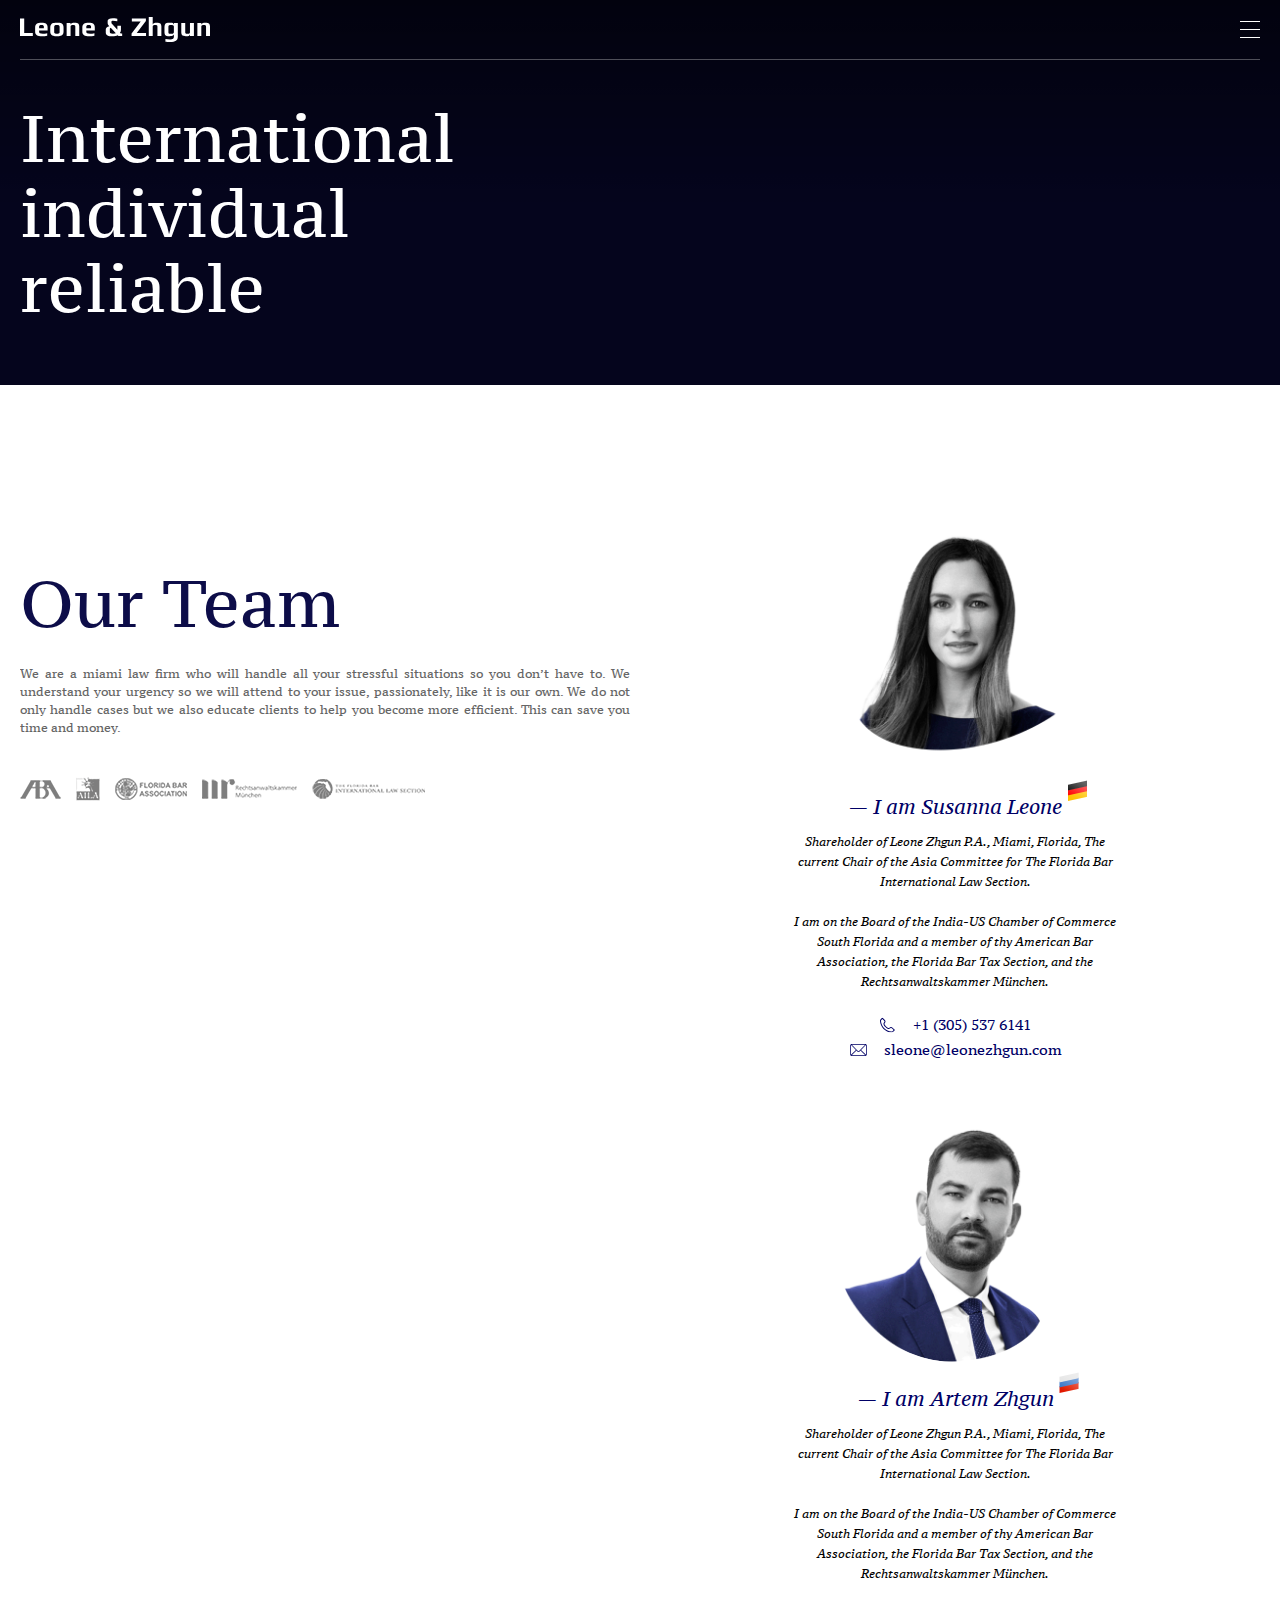
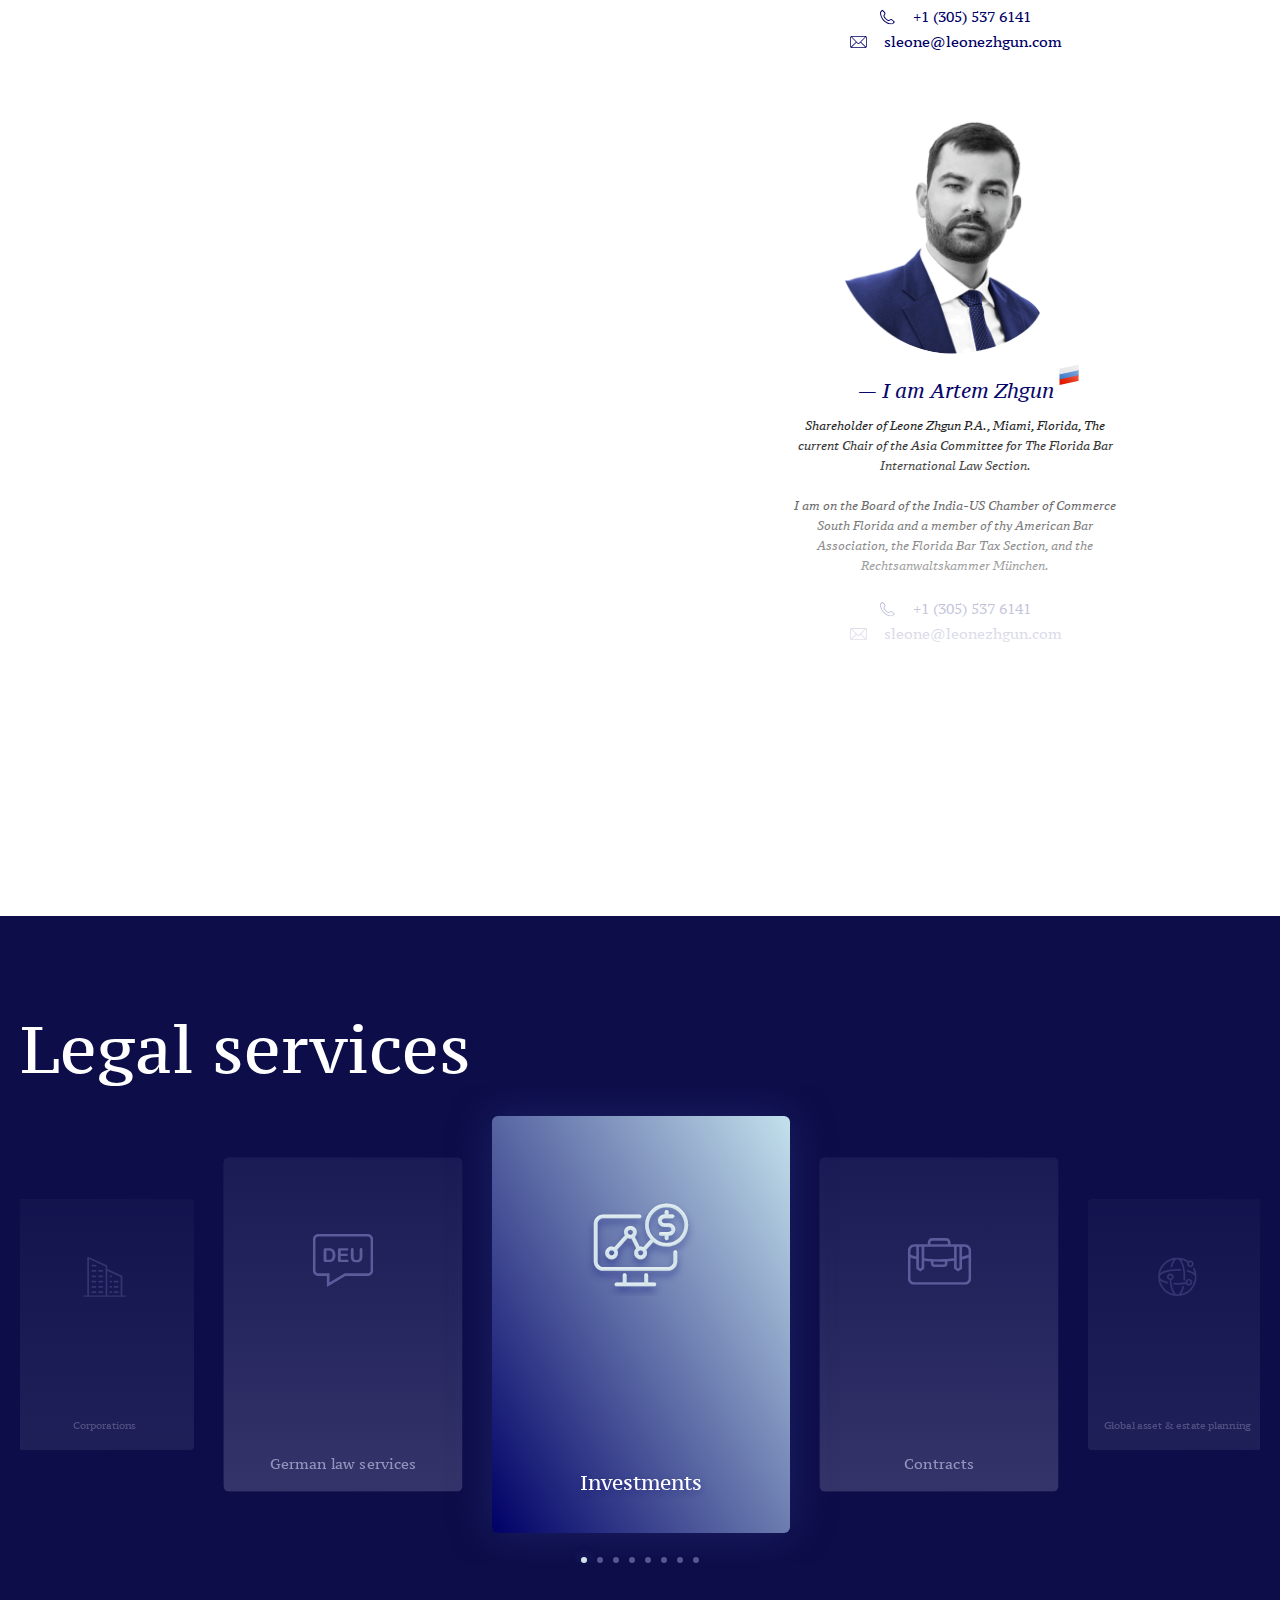
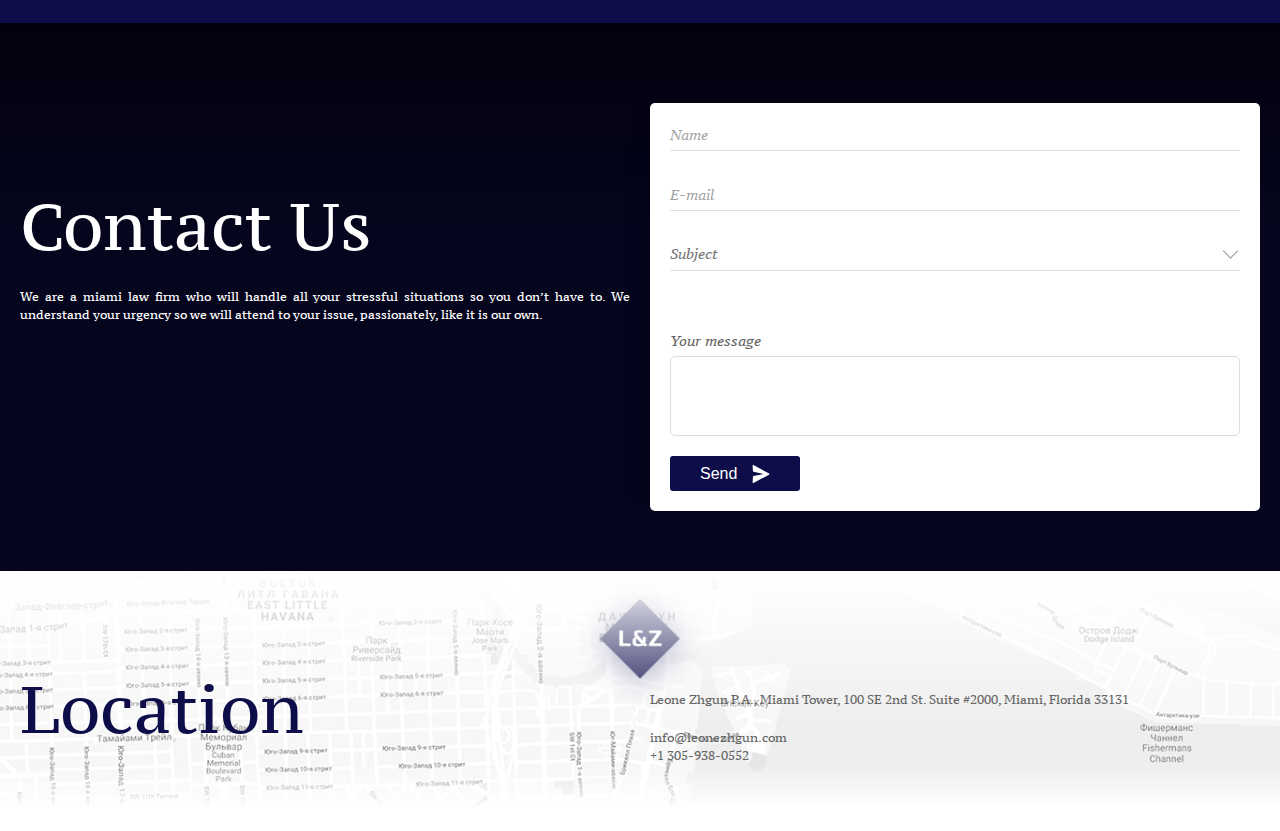
==== index.html @ 18f0bac6 "init" ====
<!DOCTYPE hmtl>
<html lang="ru">
  <head>
    <meta charset="UTF-8"/>
    <title>Leonezghun | Главная</title>
    <meta name="viewport" content="width=device-width initial-scale=1.0"/>
    <link rel="stylesheet" href="css/style.css"/>
  </head>
  <body>
    <main class="main">
      <div class="sections-structure sections-structure_ui-white" data-current="main">
        <div class="sections-structure__in">
          <header class="header">
            <div class="row-default header-row">
              <div class="col-2 header-l"><a class="header__logo header-logo" href="#">
                  <svg class="svg-icon svg-icon-logo svg-icon-logo_color-white">
                    <use xlink:href="#icon-logo"></use>
                  </svg><span class="header-logo__text text-hide">Leone & Zhgun</span></a>
                <div class="header__line mr-10"></div>
                <button class="header__menu-toggler menu-toggler js--menu-toggler">
                  <div class="menu-toggler__bar"></div>
                  <div class="menu-toggler__bar"></div>
                  <div class="menu-toggler__bar"></div>
                </button>
              </div>
              <div class="col-6 header-r">
                <nav class="header__nav main-nav">
                  <ul class="main-nav__list">
                    <li class="main-nav__item"><a class="active main-nav__link" href="index.html">Home</a></li>
                    <li class="main-nav__item"><a class="main-nav__link" href="about.html">Our Team</a></li>
                    <li class="main-nav__item"><a class="main-nav__link" href="practices.html">Practices</a>
                      <div class="main-nav__dropdown nav-dropdown">
                        <ul class="nav-dropdown__list">
                          <li class="nav-dropdown__item"><a class="nav-dropdown__link" href="#">
                              Investments
                              </a></li>
                          <li class="nav-dropdown__item"><a class="nav-dropdown__link" href="#">
                              Contracts
                              </a></li>
                          <li class="nav-dropdown__item"><a class="nav-dropdown__link" href="#">
                              Global asset & estate planning
                              </a></li>
                          <li class="nav-dropdown__item"><a class="nav-dropdown__link" href="#">
                              Immigration
                              </a></li>
                          <li class="nav-dropdown__item"><a class="nav-dropdown__link" href="#">
                              Taxation
                              </a></li>
                          <li class="nav-dropdown__item"><a class="nav-dropdown__link" href="#">
                              Real estate
                              </a></li>
                          <li class="nav-dropdown__item"><a class="nav-dropdown__link" href="#">
                              Corporations
                              </a></li>
                          <li class="nav-dropdown__item"><a class="nav-dropdown__link" href="#">
                              German law services
                              </a></li>
                        </ul>
                      </div>
                    </li>
                    <li class="main-nav__item"><a class="main-nav__link" href="#">News & Knowledge</a></li>
                    <li class="main-nav__item"><a class="main-nav__link" href="#">Contact</a></li>
                  </ul>
                </nav>
                <div class="header__line"></div>
                <div class="header__lang lang js--custom-dropdown-toggler">
                  <div class="lang__current"><span class="lang__current-text">Eng</span></div>
                  <div class="lang__dropdown js--custom-dropdown">
                    <ul class="lang__list">
                      <li class="lang__item"><a class="lang__link" href="#">Rus</a></li>
                      <li class="lang__item"><a class="lang__link active" href="#">Eng</a></li>
                      <li class="lang__item"><a class="lang__link" href="#">Deu</a></li>
                      <li class="lang__item"><a class="lang__link" href="#">Esp</a></li>
                      <li class="lang__item"><a class="lang__link" href="#">Fra</a></li>
                    </ul>
                  </div>
                </div>
              </div>
            </div>
          </header>
          <div class="sections-structure__xs-menu xs-menu">
            <div class="xs-menu__in">
              <div class="xs-menu__tabs">
                <div class="xs-menu__tab xs-menu__tab-main active" id="xs-menu__tab-main">
                  <div class="xs-menu__tab-main-in">
                    <ul class="xs-menu__nav-list">
                      <li class="xs-menu__nav-item"><a class="xs-menu__nav-link active" href="index.html">Home</a></li>
                      <li class="xs-menu__nav-item"><a class="xs-menu__nav-link" href="about.html">Our Team</a></li>
                      <li class="xs-menu__nav-item"><a class="xs-menu__nav-link xs-menu__nav-link_has_adds js--xs-menu-tab-toggler" href="#" data-target="#xs-menu__tab-practices">Practices</a></li>
                      <li class="xs-menu__nav-item"><a class="xs-menu__nav-link" href="#">News & <br> Knowledge</a></li>
                      <li class="xs-menu__nav-item"><a class="xs-menu__nav-link" href="#">Contact</a></li>
                    </ul>
                  </div>
                </div>
                <div class="xs-menu__tab xs-menu__tab-practices" id="xs-menu__tab-practices">
                  <div class="xs-menu__tab-practices-in"><a class="xs-menu__tab-back-btn js--xs-menu-tab-toggler" href="#" data-target="#xs-menu__tab-main">Back</a>
                    <ul class="xs-menu__submenu-list">
                      <li class="xs-menu__submenu-item"><a class="xs-menu__submenu-link" href="#">Investments</a></li>
                      <li class="xs-menu__submenu-item"><a class="xs-menu__submenu-link" href="#">Contracts</a></li>
                      <li class="xs-menu__submenu-item"><a class="xs-menu__submenu-link" href="practices.html">Global asset & <br> estate planning</a></li>
                      <li class="xs-menu__submenu-item"><a class="xs-menu__submenu-link" href="#">Immigration</a></li>
                      <li class="xs-menu__submenu-item"><a class="xs-menu__submenu-link" href="#">Taxation</a></li>
                      <li class="xs-menu__submenu-item"><a class="xs-menu__submenu-link" href="#">Real estate</a></li>
                      <li class="xs-menu__submenu-item"><a class="xs-menu__submenu-link" href="#">Corporations</a></li>
                      <li class="xs-menu__submenu-item"><a class="xs-menu__submenu-link" href="#">German law <br> services</a></li>
                    </ul>
                  </div>
                </div>
              </div>
            </div>
          </div>
          <div class="sections-structure__left-border">
            <div class="sections-structure__left-border-top"></div>
            <div class="sections-structure__left-border-mid"></div>
            <div class="sections-structure__left-border-bot"></div>
          </div>
          <div class="sections-structure__fake-nav fake-nav">
            <div class="fake-nav__in"></div>
          </div>
          <div class="sections-structure__bot">
            <div class="sections-structure__scroll-ico-c">
              <div class="sections-structure__scroll-ico"></div>
            </div>
            <div class="sections-structure__bot-line"></div>
            <ul class="lang__list">
              <li class="lang__item"><a class="lang__link active" href="#">Eng</a></li>
              <li class="lang__item"><a class="lang__link" href="#">Rus</a></li>
              <li class="lang__item"><a class="lang__link" href="#">Deu</a></li>
              <li class="lang__item"><a class="lang__link" href="#">Esp</a></li>
              <li class="lang__item"><a class="lang__link" href="#">Fra</a></li>
            </ul>
          </div>
        </div>
      </div>
      <div id="sections-container">
        <section class="h-section h-section_ui-white h-section-main section fp-auto-height-responsive" data-nav-color="white" data-ui-color="white" data-id="main">
          <div class="h-section__video-bg video-bg">
            <video playsinline="playsinline" preload="auto" loop="loop" muted="muted" autoplay="autoplay" data-keepplaying="data-keepplaying" data-autoplay="data-autoplay">
              <source src="res/bg-video.mp4" type="video/mp4"/>
            </video>
          </div>
          <div class="sections-structure__bot">
            <div class="sections-structure__scroll-ico-c">
              <div class="sections-structure__scroll-ico"></div>
            </div>
          </div>
          <div class="h-section-main__container module-container">
            <div class="col-wrap">
              <div class="col-4">
                <div class="row-wrap">
                  <div class="row-2"></div>
                  <div class="row-5">
                    <div class="h-section__title js--calc-height-for-border">
                      <h1>
                        International <br>
                        individual <br>
                        reliable
                        
                      </h1>
                    </div>
                  </div>
                </div>
              </div>
            </div>
          </div>
        </section>
        <section class="h-section h-section_ui-gray h-section-team section fp-auto-height-responsive" data-nav-color="blue" data-ui-color="gray" data-id="team">
          <div class="h-section__bg-particles">
            <div class="h-section__bg-item"><img class="h-section__bg-img" src="img/svg/home-section2-triangle-bg-1.svg" alt="bg"/></div>
            <div class="h-section__bg-item"><img class="h-section__bg-img" src="img/svg/home-section2-triangle-bg-2.svg" alt="bg"/></div>
          </div>
          <div class="h-section-team__container module-container">
            <div class="col-wrap h-section-team__col-wrap">
              <div class="col-3 h-100p h-section-team__col-l">
                <div class="row-wrap">
                  <div class="row-2"></div>
                  <div class="row-5">
                    <div class="h-section__info js--calc-height-for-border js--has-desc">
                      <div class="h-section__title h-section__title_color-blue">Our Team</div>
                      <div class="h-section__desc">
                        We are a miami law firm who will handle all your stressful situations so you don’t have to. We understand your urgency so we will attend to your issue, passionately, like it is our own. We do not only handle cases but we also educate clients to help you become more efficient. This can save you time and money.
                        
                      </div>
                    </div>
                    <div class="h-section__logos">
                      <ul class="h-section__logos-list">
                        <li class="h-section__logos-item"><img class="h-section__logos-img" src="img/c/our-team-logo-1.png" alt="img"/></li>
                        <li class="h-section__logos-item"><img class="h-section__logos-img" src="img/c/our-team-logo-2.png" alt="img"/></li>
                        <li class="h-section__logos-item"><img class="h-section__logos-img" src="img/c/our-team-logo-3.png" alt="img"/></li>
                        <li class="h-section__logos-item"><img class="h-section__logos-img" src="img/c/our-team-logo-4.png" alt="img"/></li>
                        <li class="h-section__logos-item"><img class="h-section__logos-img" src="img/c/our-team-logo-5.png" alt="img"/></li>
                      </ul>
                    </div>
                  </div>
                </div>
              </div>
              <div class="col-5 h-100p h-section-team__col-r">
                <div class="row-wrap">
                  <div class="row-7 h-section-team__col-r-full-row">
                    <div class="h-section__team-slider-c">
                      <div class="h-section__team-slider team-slider" data-scrollable="true">
                        <div class="team-slider__item js--team-toggler active-item">
                          <div class="team-slider__img-container"><img class="team-slider__img" src="img/c/suzanna.png" alt="img"/></div>
                          <div class="team-slider__name-c">
                            <div class="team-slider__name">I am Susanna Leone</div><img class="team-slider__flag" src="img/flag-de.png" alt="img"/>
                          </div>
                          <div class="team-slider__info-c">
                            <div class="team-slider__info">
                              <div class="team-slider__desc">
                                <p>Shareholder of Leone Zhgun P.A., Miami, Florida, The current Chair of the Asia Committee for The Florida Bar International  Law Section.</p>
                                <p>
                                  I am on the Board of the India-US Chamber of Commerce South Florida and a member of thу American Bar Association, the Florida Bar Tax
                                  Section, and the Rechtsanwaltskammer München.
                                </p>
                              </div>
                              <div class="team-slider__tel">
                                <svg class="svg-icon svg-icon-tel team-slider__tel-ico">
                                  <use xlink:href="#icon-tel"></use>
                                </svg>+1 (305) 537 6141
                              </div>
                              <div class="team-slider__mail">
                                <svg class="svg-icon svg-icon-letter team-slider__mail-ico">
                                  <use xlink:href="#icon-letter"></use>
                                </svg>sleone@leonezhgun.com
                              </div>
                            </div>
                          </div>
                        </div>
                        <div class="team-slider__item js--team-toggler">
                          <div class="team-slider__img-container"><img class="team-slider__img" src="img/c/artem.png" alt="img"/></div>
                          <div class="team-slider__name-c">
                            <div class="team-slider__name">I am Artem Zhgun</div><img class="team-slider__flag" src="img/flag-ru.png" alt="img"/>
                          </div>
                          <div class="team-slider__info-c">
                            <div class="team-slider__info">
                              <div class="team-slider__desc">
                                <p>Shareholder of Leone Zhgun P.A., Miami, Florida, The current Chair of the Asia Committee for The Florida Bar International  Law Section.</p>
                                <p>
                                  I am on the Board of the India-US Chamber of Commerce South Florida and a member of thу American Bar Association, the Florida Bar Tax
                                  Section, and the Rechtsanwaltskammer München.
                                </p>
                              </div>
                              <div class="team-slider__tel">
                                <svg class="svg-icon svg-icon-tel team-slider__tel-ico">
                                  <use xlink:href="#icon-tel"></use>
                                </svg>+1 (305) 537 6141
                              </div>
                              <div class="team-slider__mail">
                                <svg class="svg-icon svg-icon-letter team-slider__mail-ico">
                                  <use xlink:href="#icon-letter"></use>
                                </svg>sleone@leonezhgun.com
                              </div>
                            </div>
                          </div>
                        </div>
                        <div class="team-slider__item js--team-toggler">
                          <div class="team-slider__img-container"><img class="team-slider__img" src="img/c/artem.png" alt="img"/></div>
                          <div class="team-slider__name-c">
                            <div class="team-slider__name">I am Artem Zhgun</div><img class="team-slider__flag" src="img/flag-ru.png" alt="img"/>
                          </div>
                          <div class="team-slider__info-c">
                            <div class="team-slider__info">
                              <div class="team-slider__desc">
                                <p>Shareholder of Leone Zhgun P.A., Miami, Florida, The current Chair of the Asia Committee for The Florida Bar International  Law Section.</p>
                                <p>
                                  I am on the Board of the India-US Chamber of Commerce South Florida and a member of thу American Bar Association, the Florida Bar Tax
                                  Section, and the Rechtsanwaltskammer München.
                                </p>
                              </div>
                              <div class="team-slider__tel">
                                <svg class="svg-icon svg-icon-tel team-slider__tel-ico">
                                  <use xlink:href="#icon-tel"></use>
                                </svg>+1 (305) 537 6141
                              </div>
                              <div class="team-slider__mail">
                                <svg class="svg-icon svg-icon-letter team-slider__mail-ico">
                                  <use xlink:href="#icon-letter"></use>
                                </svg>sleone@leonezhgun.com
                              </div>
                            </div>
                          </div>
                        </div>
                      </div>
                    </div>
                    <div class="h-section__logos">
                      <ul class="h-section__logos-list">
                        <li class="h-section__logos-item"><img class="h-section__logos-img" src="img/c/our-team-logo-1.png" alt="img"/></li>
                        <li class="h-section__logos-item"><img class="h-section__logos-img" src="img/c/our-team-logo-2.png" alt="img"/></li>
                        <li class="h-section__logos-item"><img class="h-section__logos-img" src="img/c/our-team-logo-3.png" alt="img"/></li>
                        <li class="h-section__logos-item"><img class="h-section__logos-img" src="img/c/our-team-logo-4.png" alt="img"/></li>
                        <li class="h-section__logos-item"><img class="h-section__logos-img" src="img/c/our-team-logo-5.png" alt="img"/></li>
                      </ul>
                    </div>
                  </div>
                </div>
              </div>
            </div>
          </div>
        </section>
        <section class="h-section h-section_ui-white h-section-services section fp-auto-height-responsive" data-nav-color="white" data-ui-color="white" data-id="services">
          <div class="h-section__bg-particles">
            <div class="h-section__bg-item"><img class="h-section__bg-img" src="img/svg/home-section3-triangle-bg-1.svg" alt="bg"/></div>
            <div class="h-section__bg-item"><img class="h-section__bg-img" src="img/svg/home-section3-triangle-bg-2.svg" alt="bg"/></div>
          </div>
          <div class="h-section-services__container module-container">
            <div class="col-wrap h-section-services__col-wrap">
              <div class="col-3 h-100p h-section-services__col-l">
                <div class="row-wrap">
                  <div class="row-2 row-spacer"></div>
                  <div class="row-5">
                    <div class="h-section__info js--calc-height-for-border">
                      <div class="h-section__title">Legal <br> services</div>
                    </div>
                  </div>
                </div>
              </div>
              <div class="col-4 h-100p h-section-services__col-r">
                <div class="h-section__services services">
                  <ul class="services__list">
                    <li class="services__item"><a class="services__card" href="#">
                        <div class="services__card-in">
                          <div class="services__img-container"><img class="services__img services__img-front" src="img/svg/services-ico-1.svg" alt="img"/><img class="services__img services__img-back" src="img/svg/services-ico-1_hover.svg" alt="img"/></div>
                          <div class="services__title">Investments</div>
                          <div class="services__subinfo-c">
                            <div class="services__subinfo">Get more info</div>
                          </div>
                        </div></a></li>
                    <li class="services__item"><a class="services__card" href="#">
                        <div class="services__card-in">
                          <div class="services__img-container"><img class="services__img services__img-front" src="img/svg/services-ico-2.svg" alt="img"/><img class="services__img services__img-back" src="img/svg/services-ico-2_hover.svg" alt="img"/></div>
                          <div class="services__title">Contracts</div>
                          <div class="services__subinfo-c">
                            <div class="services__subinfo">Get more info</div>
                          </div>
                        </div></a></li>
                    <li class="services__item"><a class="services__card" href="#">
                        <div class="services__card-in">
                          <div class="services__img-container"><img class="services__img services__img-front" src="img/svg/services-ico-3.svg" alt="img"/><img class="services__img services__img-back" src="img/svg/services-ico-3_hover.svg" alt="img"/></div>
                          <div class="services__title">Global asset & <br> estate planning</div>
                          <div class="services__subinfo-c">
                            <div class="services__subinfo">Get more info</div>
                          </div>
                        </div></a></li>
                    <li class="services__item"><a class="services__card" href="#">
                        <div class="services__card-in">
                          <div class="services__img-container"><img class="services__img services__img-front" src="img/svg/services-ico-4.svg" alt="img"/><img class="services__img services__img-back" src="img/svg/services-ico-4_hover.svg" alt="img"/></div>
                          <div class="services__title">Immigration</div>
                          <div class="services__subinfo-c">
                            <div class="services__subinfo">Get more info</div>
                          </div>
                        </div></a></li>
                    <li class="services__item"><a class="services__card" href="#">
                        <div class="services__card-in">
                          <div class="services__img-container"><img class="services__img services__img-front" src="img/svg/services-ico-5.svg" alt="img"/><img class="services__img services__img-back" src="img/svg/services-ico-5_hover.svg" alt="img"/></div>
                          <div class="services__title">Taxation</div>
                          <div class="services__subinfo-c">
                            <div class="services__subinfo">Get more info</div>
                          </div>
                        </div></a></li>
                    <li class="services__item"><a class="services__card" href="#">
                        <div class="services__card-in">
                          <div class="services__img-container"><img class="services__img services__img-front" src="img/svg/services-ico-6.svg" alt="img"/><img class="services__img services__img-back" src="img/svg/services-ico-6_hover.svg" alt="img"/></div>
                          <div class="services__title">Real estate</div>
                          <div class="services__subinfo-c">
                            <div class="services__subinfo">Get more info</div>
                          </div>
                        </div></a></li>
                    <li class="services__item"><a class="services__card" href="#">
                        <div class="services__card-in">
                          <div class="services__img-container"><img class="services__img services__img-front" src="img/svg/services-ico-7.svg" alt="img"/><img class="services__img services__img-back" src="img/svg/services-ico-7_hover.svg" alt="img"/></div>
                          <div class="services__title">Corporations</div>
                          <div class="services__subinfo-c">
                            <div class="services__subinfo">Get more info</div>
                          </div>
                        </div></a></li>
                    <li class="services__item"><a class="services__card" href="#">
                        <div class="services__card-in">
                          <div class="services__img-container"><img class="services__img services__img-front" src="img/svg/services-ico-8.svg" alt="img"/><img class="services__img services__img-back" src="img/svg/services-ico-8_hover.svg" alt="img"/></div>
                          <div class="services__title">German law <br> services</div>
                          <div class="services__subinfo-c">
                            <div class="services__subinfo">Get more info</div>
                          </div>
                        </div></a></li>
                  </ul>
                  <div class="services-slider">
                    <div class="services__item services__item-1" data-index="0"><a class="services__card" href="#">
                        <div class="services__card-in">
                          <div class="services__img-container">
                            <svg class="services__img services__img-front" xmlns="http://www.w3.org/2000/svg" xmlns:xlink="http://www.w3.org/1999/xlink" preserveAspectRatio="xMidYMid" width="62.906" height="55.156" viewBox="0 0 62.906 55.156">
                              <path d="M58.696,24.443 C55.986,27.149 52.384,28.640 48.551,28.640 C45.264,28.640 42.147,27.540 39.616,25.519 L34.877,30.732 C35.841,32.362 35.627,34.499 34.226,35.899 C33.396,36.728 32.305,37.142 31.215,37.142 C30.125,37.142 29.034,36.728 28.204,35.899 C26.544,34.241 26.544,31.543 28.204,29.885 C28.229,29.860 28.257,29.839 28.283,29.814 L25.057,23.324 C24.832,23.360 24.605,23.383 24.377,23.383 C23.761,23.383 23.146,23.245 22.577,22.980 L15.530,30.732 C16.493,32.362 16.279,34.499 14.878,35.899 C14.048,36.728 12.958,37.142 11.868,37.142 C10.777,37.142 9.687,36.728 8.857,35.899 C7.197,34.241 7.197,31.543 8.857,29.885 C10.156,28.588 12.092,28.310 13.668,29.044 L20.716,21.292 C19.752,19.662 19.966,17.525 21.367,16.126 C23.027,14.468 25.728,14.468 27.388,16.126 C29.048,17.784 29.048,20.481 27.388,22.139 C27.363,22.164 27.336,22.186 27.310,22.210 L30.535,28.700 C31.370,28.566 32.236,28.681 33.015,29.044 L37.794,23.788 C32.824,18.167 33.027,9.554 38.407,4.181 C41.116,1.475 44.720,-0.015 48.551,-0.015 C52.384,-0.015 55.986,1.475 58.696,4.181 C64.289,9.768 64.289,18.857 58.696,24.443 ZM13.101,31.661 C12.761,31.321 12.314,31.151 11.868,31.151 C11.421,31.151 10.974,31.321 10.634,31.661 C9.955,32.339 9.955,33.444 10.634,34.123 C11.314,34.802 12.421,34.802 13.101,34.123 C13.781,33.444 13.781,32.339 13.101,31.661 ZM25.611,17.901 C25.271,17.561 24.824,17.392 24.377,17.392 C23.931,17.392 23.484,17.561 23.144,17.901 C22.465,18.580 22.465,19.685 23.144,20.364 C23.824,21.043 24.931,21.043 25.611,20.364 C26.291,19.685 26.291,18.580 25.611,17.901 ZM32.448,31.661 C32.108,31.321 31.661,31.151 31.215,31.151 C30.768,31.151 30.322,31.321 29.982,31.661 C29.302,32.339 29.302,33.444 29.982,34.123 C30.662,34.802 31.768,34.802 32.448,34.123 C33.128,33.444 33.128,32.339 32.448,31.661 ZM57.009,5.866 C54.750,3.610 51.746,2.367 48.551,2.367 C45.357,2.367 42.353,3.610 40.093,5.866 C35.430,10.523 35.430,18.101 40.093,22.759 C42.353,25.015 45.357,26.257 48.551,26.257 C51.746,26.257 54.750,25.015 57.009,22.759 C61.673,18.101 61.673,10.523 57.009,5.866 ZM46.974,13.057 L50.129,13.057 C52.501,13.057 54.417,15.043 54.299,17.437 C54.188,19.677 52.253,21.397 50.008,21.397 L49.808,21.397 L49.808,23.101 C49.808,23.795 49.246,24.356 48.551,24.356 C47.857,24.356 47.294,23.795 47.294,23.101 L47.294,21.397 L44.684,21.397 C43.990,21.397 43.427,20.835 43.427,20.141 C43.427,19.448 43.990,18.886 44.684,18.886 L50.055,18.886 C50.922,18.886 51.698,18.255 51.782,17.393 C51.879,16.404 51.100,15.567 50.129,15.567 L47.095,15.567 C44.849,15.567 42.914,13.848 42.804,11.608 C42.685,9.214 44.602,7.228 46.974,7.228 L47.294,7.228 L47.294,5.523 C47.294,4.830 47.857,4.268 48.551,4.268 C49.246,4.268 49.808,4.830 49.808,5.523 L49.808,7.228 L52.419,7.228 C53.113,7.228 53.676,7.790 53.676,8.483 C53.676,9.176 53.113,9.738 52.419,9.738 L47.048,9.738 C46.181,9.738 45.405,10.370 45.320,11.232 C45.224,12.221 46.003,13.057 46.974,13.057 ZM30.442,9.791 L6.235,9.791 C4.180,9.791 2.514,11.455 2.514,13.508 L2.514,38.517 C2.514,40.569 4.180,42.233 6.235,42.233 L49.357,42.233 C51.412,42.233 53.078,40.569 53.078,38.517 L53.078,32.406 C53.078,31.713 53.641,31.151 54.335,31.151 C55.029,31.151 55.592,31.713 55.592,32.406 L55.592,38.517 C55.592,41.956 52.801,44.743 49.357,44.743 L6.235,44.743 C2.792,44.743 0.000,41.956 0.000,38.517 L0.000,13.508 C0.000,10.069 2.792,7.281 6.235,7.281 L30.442,7.281 C31.136,7.281 31.699,7.843 31.699,8.536 C31.699,9.229 31.136,9.791 30.442,9.791 ZM15.142,52.642 L19.325,52.642 L19.325,47.696 C19.325,47.003 19.888,46.441 20.582,46.441 C21.277,46.441 21.839,47.003 21.839,47.696 L21.839,52.642 L33.654,52.642 L33.654,47.696 C33.654,47.003 34.217,46.441 34.911,46.441 C35.606,46.441 36.168,47.003 36.168,47.696 L36.168,52.642 L40.352,52.642 C41.046,52.642 41.609,53.204 41.609,53.897 C41.609,54.591 41.046,55.153 40.352,55.153 L15.142,55.153 C14.448,55.153 13.885,54.591 13.885,53.897 C13.885,53.204 14.448,52.642 15.142,52.642 Z" fill="#5c5c9c" fill-rule="evenodd"></path>
                            </svg>
                            <svg class="services__img services__img-back" xmlns="http://www.w3.org/2000/svg" xmlns:xlink="http://www.w3.org/1999/xlink" preserveAspectRatio="xMidYMid" width="74" height="68" viewBox="0 0 74 68">
                              <defs>
                                <filter id="filter-chain-1" filterUnits="userSpaceOnUse">
                                  <feoffset dy="3" in="SourceAlpha"></feoffset>
                                  <fegaussianblur stdDeviation="2.449" result="dropBlur"></fegaussianblur>
                                  <feflood flood-color="#171777" flood-opacity="0.42"></feflood>
                                  <fecomposite operator="in" in2="dropBlur" result="dropShadowComp"></fecomposite>
                                  <fecomposite in="SourceGraphic" result="shadowed"></fecomposite>
                                  <feoffset dy="1" in="SourceAlpha"></feoffset>
                                  <fegaussianblur result="innerShadowBlur"></fegaussianblur>
                                  <feflood flood-color="#fff" flood-opacity="0.28"></feflood>
                                  <fecomposite operator="out" in2="innerShadowBlur"></fecomposite>
                                  <fecomposite operator="in" in2="SourceAlpha"></fecomposite>
                                  <feblend in2="shadowed" result="innerShadow"></feblend>
                                </filter>
                              </defs>
                              <path d="M64.243,30.865 C61.533,33.571 57.931,35.062 54.098,35.062 C50.811,35.062 47.694,33.962 45.163,31.941 L40.424,37.154 C41.388,38.784 41.174,40.921 39.773,42.321 C38.943,43.150 37.852,43.564 36.762,43.564 C35.672,43.564 34.581,43.150 33.751,42.321 C32.091,40.663 32.091,37.965 33.751,36.307 C33.776,36.282 33.804,36.261 33.830,36.236 L30.604,29.746 C30.379,29.782 30.152,29.805 29.924,29.805 C29.308,29.805 28.693,29.667 28.124,29.402 L21.077,37.154 C22.040,38.784 21.826,40.921 20.425,42.321 C19.595,43.150 18.505,43.564 17.415,43.564 C16.324,43.564 15.234,43.150 14.404,42.321 C12.744,40.663 12.744,37.965 14.404,36.307 C15.703,35.010 17.639,34.732 19.215,35.466 L26.263,27.714 C25.299,26.084 25.513,23.947 26.914,22.548 C28.574,20.890 31.275,20.890 32.935,22.548 C34.595,24.206 34.595,26.903 32.935,28.561 C32.910,28.586 32.883,28.608 32.857,28.632 L36.082,35.122 C36.917,34.988 37.783,35.103 38.562,35.466 L43.341,30.210 C38.371,24.589 38.574,15.976 43.954,10.603 C46.663,7.897 50.267,6.407 54.098,6.407 C57.931,6.407 61.533,7.897 64.243,10.603 C69.836,16.190 69.836,25.279 64.243,30.865 ZM18.648,38.083 C18.308,37.743 17.861,37.573 17.415,37.573 C16.968,37.573 16.521,37.743 16.181,38.083 C15.502,38.761 15.502,39.866 16.181,40.545 C16.861,41.224 17.968,41.224 18.648,40.545 C19.328,39.866 19.328,38.761 18.648,38.083 ZM31.158,24.323 C30.818,23.983 30.371,23.814 29.924,23.814 C29.478,23.814 29.031,23.983 28.691,24.323 C28.012,25.002 28.012,26.107 28.691,26.786 C29.371,27.465 30.478,27.465 31.158,26.786 C31.838,26.107 31.838,25.002 31.158,24.323 ZM37.995,38.083 C37.655,37.743 37.208,37.573 36.762,37.573 C36.315,37.573 35.869,37.743 35.529,38.083 C34.849,38.761 34.849,39.866 35.529,40.545 C36.209,41.224 37.315,41.224 37.995,40.545 C38.675,39.866 38.675,38.761 37.995,38.083 ZM62.556,12.288 C60.297,10.032 57.293,8.789 54.098,8.789 C50.904,8.789 47.900,10.032 45.640,12.288 C40.977,16.945 40.977,24.523 45.640,29.181 C47.900,31.437 50.904,32.679 54.098,32.679 C57.293,32.679 60.297,31.437 62.556,29.181 C67.220,24.523 67.220,16.945 62.556,12.288 ZM52.521,19.479 L55.676,19.479 C58.048,19.479 59.964,21.465 59.846,23.859 C59.735,26.099 57.800,27.819 55.555,27.819 L55.355,27.819 L55.355,29.523 C55.355,30.217 54.793,30.778 54.098,30.778 C53.404,30.778 52.841,30.217 52.841,29.523 L52.841,27.819 L50.231,27.819 C49.537,27.819 48.974,27.257 48.974,26.563 C48.974,25.870 49.537,25.308 50.231,25.308 L55.602,25.308 C56.469,25.308 57.245,24.677 57.329,23.815 C57.426,22.826 56.647,21.989 55.676,21.989 L52.642,21.989 C50.396,21.989 48.461,20.270 48.351,18.030 C48.232,15.636 50.149,13.650 52.521,13.650 L52.841,13.650 L52.841,11.945 C52.841,11.252 53.404,10.690 54.098,10.690 C54.793,10.690 55.355,11.252 55.355,11.945 L55.355,13.650 L57.966,13.650 C58.660,13.650 59.223,14.212 59.223,14.905 C59.223,15.598 58.660,16.160 57.966,16.160 L52.595,16.160 C51.728,16.160 50.952,16.792 50.867,17.654 C50.771,18.643 51.550,19.479 52.521,19.479 ZM35.989,16.213 L11.782,16.213 C9.727,16.213 8.061,17.877 8.061,19.930 L8.061,44.939 C8.061,46.991 9.727,48.655 11.782,48.655 L54.904,48.655 C56.959,48.655 58.625,46.991 58.625,44.939 L58.625,38.828 C58.625,38.135 59.188,37.573 59.882,37.573 C60.576,37.573 61.139,38.135 61.139,38.828 L61.139,44.939 C61.139,48.378 58.348,51.165 54.904,51.165 L11.782,51.165 C8.339,51.165 5.547,48.378 5.547,44.939 L5.547,19.930 C5.547,16.491 8.339,13.703 11.782,13.703 L35.989,13.703 C36.683,13.703 37.246,14.265 37.246,14.958 C37.246,15.651 36.683,16.213 35.989,16.213 ZM20.689,59.064 L24.872,59.064 L24.872,54.118 C24.872,53.425 25.435,52.863 26.129,52.863 C26.824,52.863 27.386,53.425 27.386,54.118 L27.386,59.064 L39.201,59.064 L39.201,54.118 C39.201,53.425 39.764,52.863 40.458,52.863 C41.153,52.863 41.715,53.425 41.715,54.118 L41.715,59.064 L45.899,59.064 C46.593,59.064 47.156,59.626 47.156,60.319 C47.156,61.013 46.593,61.575 45.899,61.575 L20.689,61.575 C19.995,61.575 19.432,61.013 19.432,60.319 C19.432,59.626 19.995,59.064 20.689,59.064 Z" fill="#d4e4eb" fill-rule="evenodd" filter="url(#filter-chain-1)"></path>
                            </svg>
                          </div>
                          <div class="services__title">Investments</div>
                          <div class="services__subinfo-c">
                            <div class="services__subinfo">Get more info</div>
                          </div>
                        </div></a></div>
                    <div class="services__item services__item-2" data-index="1"><a class="services__card" href="#">
                        <div class="services__card-in">
                          <div class="services__img-container">
                            <svg class="services__img services__img-front" xmlns="http://www.w3.org/2000/svg" xmlns:xlink="http://www.w3.org/1999/xlink" preserveAspectRatio="xMidYMid" width="61" height="45" viewBox="0 0 61 45">
                              <path d="M54.672,5.925 L41.106,5.925 L41.106,4.169 C41.106,1.878 39.209,0.014 36.878,0.014 L23.431,0.014 C21.100,0.014 19.203,1.878 19.203,4.169 L19.203,5.925 L6.324,5.925 C2.834,5.925 0.005,8.705 0.005,12.134 L0.005,38.789 C0.005,42.218 2.834,44.998 6.324,44.998 L54.672,44.998 C58.162,44.998 60.992,42.218 60.992,38.789 L60.992,12.134 C60.992,8.705 58.162,5.925 54.672,5.925 ZM47.027,8.428 L49.605,8.428 L49.605,28.310 L48.316,29.205 L47.027,28.310 L47.027,8.428 ZM21.751,4.169 C21.751,3.259 22.505,2.518 23.431,2.518 L36.878,2.518 C37.804,2.518 38.558,3.259 38.558,4.169 L38.558,5.925 L21.751,5.925 L21.751,4.169 ZM15.829,8.428 L44.480,8.428 L44.480,19.407 C40.628,19.929 35.992,20.286 30.498,20.286 C24.675,20.286 19.812,19.885 15.829,19.312 L15.829,8.428 ZM35.585,22.687 L35.585,24.659 C35.585,25.077 35.238,25.418 34.812,25.418 L25.497,25.418 C25.071,25.418 24.724,25.077 24.724,24.659 L24.724,22.656 C26.537,22.742 28.459,22.790 30.498,22.790 C32.281,22.790 33.974,22.753 35.585,22.687 ZM10.704,8.428 L13.281,8.428 L13.281,28.310 L11.993,29.205 L10.704,28.310 L10.704,8.428 ZM2.552,12.134 C2.552,10.091 4.244,8.428 6.324,8.428 L8.156,8.428 L8.156,17.785 C5.464,17.075 3.616,16.370 2.552,15.907 L2.552,12.134 ZM58.444,38.789 C58.444,40.832 56.752,42.495 54.672,42.495 L6.324,42.495 C4.244,42.495 2.552,40.832 2.552,38.789 L2.552,18.633 C3.856,19.147 5.708,19.777 8.156,20.392 L8.156,29.607 L11.993,32.270 L15.829,29.607 L15.829,21.853 C17.751,22.118 19.864,22.343 22.176,22.506 L22.176,24.659 C22.176,26.458 23.666,27.922 25.497,27.922 L34.812,27.922 C36.643,27.922 38.133,26.458 38.133,24.659 L38.133,22.553 C40.439,22.405 42.551,22.196 44.480,21.946 L44.480,29.607 L48.316,32.270 L52.153,29.607 L52.153,20.563 C54.944,19.896 57.020,19.195 58.444,18.634 L58.444,38.789 ZM58.444,15.906 C57.291,16.407 55.222,17.191 52.153,17.960 L52.153,8.428 L54.672,8.428 C56.752,8.428 58.444,10.091 58.444,12.134 L58.444,15.906 Z" fill="#5c5c9c" fill-rule="evenodd"></path>
                            </svg>
                            <svg class="services__img services__img-back" xmlns="http://www.w3.org/2000/svg" xmlns:xlink="http://www.w3.org/1999/xlink" preserveAspectRatio="xMidYMid" width="72" height="56" viewBox="0 0 72 56">
                              <defs>
                                <filter id="filter-chain-1" filterUnits="userSpaceOnUse">
                                  <feoffset dy="3" in="SourceAlpha"></feoffset>
                                  <fegaussianblur stdDeviation="2.449" result="dropBlur"></fegaussianblur>
                                  <feflood flood-color="#171777" flood-opacity="0.42"></feflood>
                                  <fecomposite operator="in" in2="dropBlur" result="dropShadowComp"></fecomposite>
                                  <fecomposite in="SourceGraphic" result="shadowed"></fecomposite>
                                  <feoffset dy="1" in="SourceAlpha"></feoffset>
                                  <fegaussianblur result="innerShadowBlur"></fegaussianblur>
                                  <feflood flood-color="#fff" flood-opacity="0.28"></feflood>
                                  <fecomposite operator="out" in2="innerShadowBlur"></fecomposite>
                                  <fecomposite operator="in" in2="SourceAlpha"></fecomposite>
                                  <feblend in2="shadowed" result="innerShadow"></feblend>
                                </filter>
                              </defs>
                              <path d="M60.172,11.425 L46.606,11.425 L46.606,9.669 C46.606,7.378 44.709,5.514 42.378,5.514 L28.931,5.514 C26.600,5.514 24.703,7.378 24.703,9.669 L24.703,11.425 L11.824,11.425 C8.334,11.425 5.505,14.205 5.505,17.634 L5.505,44.289 C5.505,47.718 8.334,50.498 11.824,50.498 L60.172,50.498 C63.662,50.498 66.492,47.718 66.492,44.289 L66.492,17.634 C66.492,14.205 63.662,11.425 60.172,11.425 ZM52.527,13.928 L55.105,13.928 L55.105,33.810 L53.816,34.705 L52.527,33.810 L52.527,13.928 ZM27.251,9.669 C27.251,8.759 28.005,8.018 28.931,8.018 L42.378,8.018 C43.304,8.018 44.058,8.759 44.058,9.669 L44.058,11.425 L27.251,11.425 L27.251,9.669 ZM21.329,13.928 L49.980,13.928 L49.980,24.907 C46.128,25.429 41.492,25.786 35.998,25.786 C30.175,25.786 25.312,25.385 21.329,24.812 L21.329,13.928 ZM41.085,28.187 L41.085,30.159 C41.085,30.577 40.738,30.918 40.312,30.918 L30.997,30.918 C30.571,30.918 30.224,30.577 30.224,30.159 L30.224,28.156 C32.037,28.242 33.959,28.290 35.998,28.290 C37.781,28.290 39.474,28.253 41.085,28.187 ZM16.204,13.928 L18.781,13.928 L18.781,33.810 L17.493,34.705 L16.204,33.810 L16.204,13.928 ZM8.052,17.634 C8.052,15.591 9.744,13.928 11.824,13.928 L13.656,13.928 L13.656,23.285 C10.964,22.575 9.116,21.870 8.052,21.407 L8.052,17.634 ZM63.944,44.289 C63.944,46.332 62.252,47.995 60.172,47.995 L11.824,47.995 C9.744,47.995 8.052,46.332 8.052,44.289 L8.052,24.133 C9.356,24.647 11.208,25.277 13.656,25.892 L13.656,35.107 L17.493,37.770 L21.329,35.107 L21.329,27.353 C23.251,27.618 25.364,27.843 27.676,28.006 L27.676,30.159 C27.676,31.958 29.166,33.422 30.997,33.422 L40.312,33.422 C42.143,33.422 43.633,31.958 43.633,30.159 L43.633,28.053 C45.939,27.905 48.051,27.696 49.980,27.446 L49.980,35.107 L53.816,37.770 L57.653,35.107 L57.653,26.063 C60.444,25.396 62.520,24.695 63.944,24.134 L63.944,44.289 ZM63.944,21.406 C62.791,21.907 60.722,22.691 57.653,23.460 L57.653,13.928 L60.172,13.928 C62.252,13.928 63.944,15.591 63.944,17.634 L63.944,21.406 Z" fill="#d4e4eb" fill-rule="evenodd" filter="url(#filter-chain-1)"></path>
                            </svg>
                          </div>
                          <div class="services__title">Contracts</div>
                          <div class="services__subinfo-c">
                            <div class="services__subinfo">Get more info</div>
                          </div>
                        </div></a></div>
                    <div class="services__item services__item-3" data-index="2"><a class="services__card" href="#">
                        <div class="services__card-in">
                          <div class="services__img-container">
                            <svg class="services__img services__img-front" xmlns="http://www.w3.org/2000/svg" xmlns:xlink="http://www.w3.org/1999/xlink" preserveAspectRatio="xMidYMid" width="55.875" height="55.844" viewBox="0 0 55.875 55.844">
                              <path d="M48.165,32.380 C50.068,34.280 50.068,37.373 48.165,39.274 C47.243,40.195 46.017,40.702 44.713,40.702 C43.409,40.702 42.183,40.195 41.261,39.274 C40.937,38.951 40.668,38.588 40.451,38.200 C36.618,38.958 32.352,39.361 27.929,39.361 C26.423,39.361 24.934,39.314 23.475,39.222 C22.898,39.186 22.428,38.752 22.331,38.183 C22.330,38.175 22.329,38.167 22.327,38.158 C22.193,37.369 22.836,36.666 23.636,36.716 C25.019,36.803 26.451,36.850 27.929,36.850 C32.146,36.850 36.201,36.473 39.834,35.764 C39.851,34.485 40.354,33.285 41.261,32.380 C42.183,31.458 43.409,30.951 44.713,30.951 C46.017,30.951 47.243,31.458 48.165,32.380 ZM42.345,35.826 C42.345,36.458 42.591,37.052 43.039,37.499 C43.486,37.945 44.081,38.191 44.713,38.191 C45.345,38.191 45.940,37.945 46.387,37.499 C47.311,36.577 47.311,35.077 46.387,34.154 C45.926,33.694 45.319,33.463 44.713,33.463 C44.107,33.463 43.500,33.694 43.039,34.154 C42.591,34.601 42.345,35.195 42.345,35.826 ZM47.714,47.678 C42.259,53.126 35.094,55.849 27.929,55.849 C20.764,55.849 13.599,53.126 8.145,47.678 C-2.764,36.784 -2.764,19.058 8.145,8.163 C17.894,-1.573 33.099,-2.592 44.009,5.074 C45.914,3.729 48.572,3.902 50.277,5.604 C52.180,7.504 52.180,10.597 50.277,12.498 L50.276,12.498 C49.325,13.448 48.075,13.924 46.825,13.924 C45.575,13.924 44.325,13.448 43.373,12.498 C42.451,11.577 41.943,10.353 41.943,9.051 C41.943,8.333 42.103,7.641 42.396,7.008 C39.607,5.081 36.518,3.772 33.320,3.082 C34.435,4.481 35.447,6.331 36.315,8.603 C38.294,13.783 39.384,20.643 39.384,27.921 C39.384,29.425 39.338,30.911 39.246,32.369 C39.210,32.945 38.775,33.414 38.206,33.511 C38.197,33.512 38.189,33.514 38.180,33.515 C37.390,33.649 36.686,33.007 36.736,32.208 C36.823,30.827 36.870,29.397 36.870,27.921 C36.870,20.942 35.839,14.399 33.966,9.498 C33.097,7.225 32.060,5.384 30.966,4.173 C30.036,3.143 29.095,2.588 28.166,2.506 C28.087,2.506 28.008,2.502 27.929,2.502 C27.830,2.502 27.730,2.508 27.631,2.509 C25.044,2.805 22.324,6.920 20.642,13.523 C20.514,14.025 20.087,14.397 19.572,14.458 L19.545,14.461 C18.678,14.564 17.984,13.765 18.197,12.919 C18.584,11.383 19.034,9.937 19.544,8.603 C20.412,6.330 21.424,4.480 22.540,3.080 C17.913,4.074 13.511,6.355 9.923,9.938 C6.335,13.521 4.051,17.917 3.056,22.537 C4.457,21.423 6.310,20.414 8.585,19.547 C13.772,17.570 20.642,16.481 27.929,16.481 C29.434,16.481 30.921,16.528 32.380,16.619 C32.957,16.655 33.430,17.088 33.528,17.657 L33.532,17.683 C33.667,18.472 33.030,19.176 32.229,19.126 C30.844,19.039 29.410,18.992 27.929,18.992 C20.941,18.992 14.389,20.021 9.482,21.892 C7.206,22.759 5.362,23.796 4.149,24.888 C3.126,25.810 2.570,26.742 2.482,27.662 C2.480,27.848 2.481,28.034 2.483,28.220 C2.780,30.803 6.903,33.520 13.519,35.200 C14.019,35.327 14.385,35.753 14.446,36.266 C14.447,36.275 14.448,36.284 14.449,36.293 C14.552,37.159 13.744,37.851 12.898,37.638 C11.364,37.251 9.918,36.803 8.585,36.295 C6.311,35.428 4.457,34.419 3.056,33.305 C4.051,37.925 6.335,42.321 9.923,45.903 C13.509,49.485 17.910,51.766 22.535,52.760 C21.420,51.361 20.411,49.508 19.544,47.238 C18.002,43.204 17.005,38.146 16.638,32.668 C14.471,32.171 12.849,30.233 12.849,27.921 C12.849,25.233 15.039,23.046 17.731,23.046 C20.423,23.046 22.613,25.233 22.613,27.921 C22.613,30.117 21.151,31.976 19.149,32.585 C19.502,37.780 20.444,42.554 21.892,46.343 C22.761,48.616 23.798,50.458 24.893,51.669 C25.814,52.689 26.747,53.244 27.668,53.333 C27.855,53.335 28.042,53.335 28.229,53.332 C30.816,53.034 33.536,48.918 35.218,42.312 C35.345,41.812 35.773,41.446 36.286,41.386 C36.295,41.384 36.304,41.383 36.312,41.382 C37.179,41.279 37.873,42.086 37.659,42.932 C37.272,44.464 36.823,45.908 36.315,47.238 C35.446,49.511 34.435,51.362 33.319,52.761 C37.945,51.767 42.348,49.486 45.936,45.903 C50.985,40.860 53.459,34.211 53.370,27.588 C53.041,25.014 48.926,22.314 42.338,20.641 C41.837,20.514 41.471,20.087 41.410,19.575 C41.409,19.566 41.408,19.557 41.407,19.548 C41.304,18.682 42.112,17.990 42.958,18.203 C44.494,18.590 45.940,19.038 47.273,19.547 C49.547,20.413 51.399,21.423 52.798,22.538 C52.364,20.522 51.686,18.549 50.758,16.667 C50.472,16.086 50.668,15.383 51.220,15.043 C51.846,14.656 52.678,14.885 53.004,15.545 C58.162,25.987 56.405,38.999 47.714,47.678 ZM45.150,10.723 C46.074,11.645 47.576,11.645 48.499,10.723 C48.946,10.276 49.192,9.682 49.192,9.051 C49.192,8.419 48.946,7.825 48.499,7.379 C48.052,6.932 47.457,6.686 46.825,6.686 C46.192,6.686 45.598,6.932 45.150,7.379 C44.703,7.825 44.457,8.419 44.457,9.051 C44.457,9.682 44.703,10.276 45.150,10.723 ZM20.099,27.921 C20.099,26.617 19.036,25.556 17.731,25.556 C16.425,25.556 15.363,26.617 15.363,27.921 C15.363,29.225 16.425,30.285 17.731,30.285 C19.036,30.285 20.099,29.225 20.099,27.921 Z" fill="#5c5c9c" fill-rule="evenodd"></path>
                            </svg>
                            <svg class="services__img services__img-back" xmlns="http://www.w3.org/2000/svg" xmlns:xlink="http://www.w3.org/1999/xlink" preserveAspectRatio="xMidYMid" width="68" height="68" viewBox="0 0 68 68">
                              <defs>
                                <filter id="filter-chain-1" filterUnits="userSpaceOnUse">
                                  <feoffset dy="3" in="SourceAlpha"></feoffset>
                                  <fegaussianblur stdDeviation="2.449" result="dropBlur"></fegaussianblur>
                                  <feflood flood-color="#171777" flood-opacity="0.42"></feflood>
                                  <fecomposite operator="in" in2="dropBlur" result="dropShadowComp"></fecomposite>
                                  <fecomposite in="SourceGraphic" result="shadowed"></fecomposite>
                                  <feoffset dy="1" in="SourceAlpha"></feoffset>
                                  <fegaussianblur result="innerShadowBlur"></fegaussianblur>
                                  <feflood flood-color="#fff" flood-opacity="0.28"></feflood>
                                  <fecomposite operator="out" in2="innerShadowBlur"></fecomposite>
                                  <fecomposite operator="in" in2="SourceAlpha"></fecomposite>
                                  <feblend in2="shadowed" result="innerShadow"></feblend>
                                </filter>
                              </defs>
                              <path d="M54.227,38.458 C56.131,40.358 56.131,43.451 54.227,45.352 C53.305,46.273 52.079,46.780 50.776,46.780 C49.472,46.780 48.246,46.273 47.324,45.352 C47.000,45.029 46.730,44.666 46.513,44.278 C42.681,45.036 38.414,45.439 33.992,45.439 C32.485,45.439 30.997,45.392 29.537,45.300 C28.961,45.264 28.491,44.830 28.394,44.261 C28.393,44.253 28.391,44.245 28.390,44.236 C28.256,43.447 28.899,42.744 29.699,42.794 C31.082,42.881 32.514,42.928 33.992,42.928 C38.209,42.928 42.264,42.551 45.897,41.842 C45.913,40.563 46.416,39.363 47.324,38.458 C48.246,37.536 49.472,37.029 50.776,37.029 C52.079,37.029 53.305,37.536 54.227,38.458 ZM48.408,41.904 C48.408,42.536 48.654,43.130 49.101,43.577 C49.548,44.023 50.143,44.269 50.776,44.269 C51.408,44.269 52.003,44.023 52.450,43.577 C53.373,42.655 53.373,41.155 52.450,40.232 C51.988,39.772 51.382,39.541 50.776,39.541 C50.169,39.541 49.563,39.772 49.101,40.232 C48.654,40.679 48.408,41.273 48.408,41.904 ZM53.776,53.756 C48.321,59.204 41.157,61.927 33.992,61.927 C26.827,61.927 19.662,59.204 14.207,53.756 C3.298,42.862 3.298,25.136 14.207,14.241 C23.957,4.505 39.161,3.486 50.072,11.152 C51.976,9.807 54.635,9.980 56.339,11.682 C58.242,13.582 58.242,16.675 56.339,18.576 L56.339,18.576 C55.387,19.526 54.137,20.002 52.887,20.002 C51.637,20.002 50.387,19.526 49.435,18.576 C48.513,17.655 48.006,16.431 48.006,15.129 C48.006,14.411 48.165,13.719 48.458,13.086 C45.669,11.159 42.580,9.850 39.382,9.160 C40.498,10.559 41.509,12.409 42.377,14.681 C44.357,19.861 45.447,26.721 45.447,33.999 C45.447,35.503 45.400,36.989 45.308,38.447 C45.272,39.023 44.838,39.492 44.268,39.589 C44.260,39.590 44.251,39.592 44.243,39.593 C43.453,39.727 42.748,39.085 42.799,38.286 C42.886,36.905 42.933,35.475 42.933,33.999 C42.933,27.020 41.902,20.477 40.028,15.576 C39.160,13.303 38.123,11.462 37.028,10.251 C36.098,9.221 35.158,8.666 34.228,8.584 C34.149,8.584 34.071,8.580 33.992,8.580 C33.892,8.580 33.793,8.586 33.693,8.587 C31.106,8.883 28.386,12.998 26.704,19.601 C26.576,20.103 26.150,20.475 25.634,20.536 L25.608,20.539 C24.741,20.642 24.046,19.843 24.259,18.997 C24.647,17.461 25.096,16.015 25.606,14.681 C26.475,12.408 27.486,10.558 28.602,9.158 C23.976,10.152 19.573,12.433 15.985,16.016 C12.397,19.599 10.113,23.995 9.118,28.615 C10.519,27.501 12.373,26.492 14.648,25.625 C19.835,23.648 26.704,22.559 33.992,22.559 C35.497,22.559 36.984,22.606 38.442,22.697 C39.019,22.733 39.493,23.166 39.590,23.735 L39.594,23.761 C39.729,24.550 39.092,25.254 38.292,25.204 C36.907,25.117 35.472,25.070 33.992,25.070 C27.003,25.070 20.452,26.099 15.544,27.970 C13.268,28.837 11.424,29.874 10.211,30.966 C9.189,31.888 8.633,32.820 8.544,33.740 C8.543,33.926 8.543,34.112 8.545,34.298 C8.843,36.881 12.965,39.598 19.581,41.278 C20.082,41.405 20.448,41.831 20.509,42.344 C20.510,42.353 20.511,42.362 20.512,42.371 C20.615,43.237 19.807,43.929 18.960,43.716 C17.426,43.329 15.981,42.881 14.648,42.373 C12.373,41.506 10.519,40.497 9.118,39.383 C10.113,44.003 12.397,48.399 15.985,51.981 C19.572,55.563 23.972,57.844 28.597,58.838 C27.483,57.439 26.473,55.586 25.606,53.316 C24.064,49.282 23.068,44.224 22.701,38.746 C20.534,38.249 18.911,36.311 18.911,33.999 C18.911,31.311 21.102,29.124 23.793,29.124 C26.485,29.124 28.675,31.311 28.675,33.999 C28.675,36.195 27.213,38.054 25.211,38.663 C25.565,43.858 26.506,48.632 27.955,52.421 C28.823,54.694 29.861,56.536 30.955,57.747 C31.877,58.767 32.809,59.322 33.730,59.411 C33.918,59.413 34.105,59.413 34.292,59.410 C36.879,59.112 39.599,54.996 41.281,48.390 C41.408,47.890 41.835,47.524 42.348,47.464 C42.357,47.462 42.366,47.461 42.375,47.460 C43.242,47.357 43.935,48.164 43.722,49.010 C43.334,50.542 42.886,51.986 42.377,53.316 C41.509,55.589 40.497,57.440 39.381,58.839 C44.008,57.845 48.410,55.564 51.998,51.981 C57.048,46.938 59.522,40.289 59.433,33.666 C59.103,31.092 54.988,28.392 48.400,26.719 C47.899,26.592 47.533,26.165 47.473,25.653 C47.472,25.644 47.471,25.635 47.470,25.626 C47.367,24.760 48.174,24.068 49.021,24.281 C50.556,24.668 52.002,25.116 53.335,25.625 C55.610,26.491 57.461,27.501 58.861,28.616 C58.426,26.600 57.749,24.627 56.821,22.745 C56.534,22.164 56.730,21.461 57.282,21.121 C57.909,20.734 58.740,20.963 59.066,21.623 C64.224,32.065 62.467,45.077 53.776,53.756 ZM51.213,16.801 C52.136,17.723 53.638,17.723 54.562,16.801 C55.009,16.354 55.255,15.760 55.255,15.129 C55.255,14.497 55.009,13.903 54.561,13.457 C54.114,13.010 53.520,12.764 52.887,12.764 C52.255,12.764 51.660,13.010 51.213,13.457 C50.766,13.903 50.519,14.497 50.519,15.129 C50.519,15.760 50.766,16.354 51.213,16.801 ZM26.161,33.999 C26.161,32.695 25.099,31.634 23.793,31.634 C22.488,31.634 21.425,32.695 21.425,33.999 C21.425,35.303 22.488,36.363 23.793,36.363 C25.099,36.363 26.161,35.303 26.161,33.999 Z" fill="#d4e4eb" fill-rule="evenodd" filter="url(#filter-chain-1)"></path>
                            </svg>
                          </div>
                          <div class="services__title">Global asset & estate planning</div>
                          <div class="services__subinfo-c">
                            <div class="services__subinfo">Get more info</div>
                          </div>
                        </div></a></div>
                    <div class="services__item services__item-4" data-index="3"><a class="services__card" href="#">
                        <div class="services__card-in">
                          <div class="services__img-container">
                            <svg class="services__img services__img-front" xmlns="http://www.w3.org/2000/svg" xmlns:xlink="http://www.w3.org/1999/xlink" preserveAspectRatio="xMidYMid" width="46" height="59" viewBox="0 0 46 59">
                              <path d="M37.158,59.005 L8.837,59.005 C3.960,59.005 0.007,55.041 0.007,50.152 L0.007,8.856 C0.007,3.967 3.960,0.003 8.837,0.003 L37.158,0.003 C42.034,0.003 45.988,3.967 45.988,8.856 L45.988,50.152 C45.988,55.041 42.034,59.005 37.158,59.005 ZM43.496,8.856 C43.496,5.352 40.653,2.502 37.158,2.502 L8.837,2.502 C5.342,2.502 2.499,5.352 2.499,8.856 L2.499,50.152 C2.499,53.656 5.342,56.506 8.837,56.506 L37.158,56.506 C40.653,56.506 43.496,53.656 43.496,50.152 L43.496,8.856 ZM33.053,31.232 C30.367,33.925 26.796,35.409 22.997,35.409 C19.199,35.409 15.627,33.925 12.942,31.232 C7.397,25.673 7.397,16.626 12.942,11.067 C15.627,8.374 19.199,6.890 22.997,6.890 C26.796,6.890 30.367,8.374 33.053,11.067 C38.598,16.626 38.598,25.673 33.053,31.232 ZM14.613,12.743 C9.991,17.378 9.991,24.921 14.613,29.556 C15.571,30.515 16.663,31.289 17.847,31.862 C17.624,31.520 17.409,31.156 17.207,30.766 C14.412,25.373 14.412,16.926 17.207,11.533 C17.409,11.143 17.624,10.779 17.847,10.437 C16.663,11.010 15.571,11.784 14.613,12.743 ZM21.751,9.969 C20.909,10.442 20.097,11.375 19.418,12.686 C16.999,17.353 16.999,24.946 19.418,29.613 C20.097,30.924 20.909,31.857 21.751,32.330 L21.751,9.969 ZM24.243,9.969 L24.243,32.330 C25.086,31.857 25.897,30.924 26.577,29.613 L26.577,29.613 C28.996,24.946 28.996,17.353 26.577,12.686 C25.898,11.375 25.086,10.442 24.243,9.969 ZM31.381,12.743 C30.424,11.784 29.332,11.010 28.148,10.437 C28.371,10.779 28.586,11.143 28.788,11.534 C31.583,16.926 31.583,25.373 28.788,30.766 C28.585,31.156 28.371,31.521 28.148,31.862 C29.332,31.289 30.424,30.515 31.381,29.556 C36.004,24.921 36.004,17.378 31.381,12.743 ZM10.503,40.314 L35.492,40.314 C36.180,40.314 36.738,40.873 36.738,41.563 C36.738,42.253 36.180,42.812 35.492,42.812 L10.503,42.812 C9.815,42.812 9.257,42.253 9.257,41.563 C9.257,40.873 9.815,40.314 10.503,40.314 ZM15.344,46.950 L30.650,46.950 C31.338,46.950 31.896,47.509 31.896,48.199 C31.896,48.889 31.338,49.448 30.650,49.448 L15.344,49.448 C14.656,49.448 14.099,48.889 14.099,48.199 C14.099,47.509 14.656,46.950 15.344,46.950 Z" fill="#5c5c9c" fill-rule="evenodd"></path>
                            </svg>
                            <svg class="services__img services__img-back" xmlns="http://www.w3.org/2000/svg" xmlns:xlink="http://www.w3.org/1999/xlink" preserveAspectRatio="xMidYMid" width="57" height="70" viewBox="0 0 57 70">
                              <defs>
                                <filter id="filter-chain-1" filterUnits="userSpaceOnUse">
                                  <feoffset dy="3" in="SourceAlpha"></feoffset>
                                  <fegaussianblur stdDeviation="2.449" result="dropBlur"></fegaussianblur>
                                  <feflood flood-color="#171777" flood-opacity="0.42"></feflood>
                                  <fecomposite operator="in" in2="dropBlur" result="dropShadowComp"></fecomposite>
                                  <fecomposite in="SourceGraphic" result="shadowed"></fecomposite>
                                  <feoffset dy="1" in="SourceAlpha"></feoffset>
                                  <fegaussianblur result="innerShadowBlur"></fegaussianblur>
                                  <feflood flood-color="#fff" flood-opacity="0.28"></feflood>
                                  <fecomposite operator="out" in2="innerShadowBlur"></fecomposite>
                                  <fecomposite operator="in" in2="SourceAlpha"></fecomposite>
                                  <feblend in2="shadowed" result="innerShadow"></feblend>
                                </filter>
                              </defs>
                              <path d="M42.658,64.505 L14.337,64.505 C9.460,64.505 5.507,60.541 5.507,55.652 L5.507,14.356 C5.507,9.467 9.460,5.503 14.337,5.503 L42.658,5.503 C47.534,5.503 51.488,9.467 51.488,14.356 L51.488,55.652 C51.488,60.541 47.534,64.505 42.658,64.505 ZM48.996,14.356 C48.996,10.852 46.153,8.002 42.658,8.002 L14.337,8.002 C10.842,8.002 7.999,10.852 7.999,14.356 L7.999,55.652 C7.999,59.156 10.842,62.006 14.337,62.006 L42.658,62.006 C46.153,62.006 48.996,59.156 48.996,55.652 L48.996,14.356 ZM38.553,36.732 C35.867,39.425 32.296,40.909 28.497,40.909 C24.699,40.909 21.127,39.425 18.442,36.732 C12.897,31.173 12.897,22.126 18.442,16.567 C21.127,13.874 24.699,12.390 28.497,12.390 C32.296,12.390 35.867,13.874 38.553,16.567 C44.098,22.126 44.098,31.173 38.553,36.732 ZM20.113,18.243 C15.491,22.878 15.491,30.421 20.113,35.056 C21.071,36.015 22.163,36.789 23.347,37.362 C23.124,37.020 22.909,36.656 22.707,36.266 C19.912,30.873 19.912,22.426 22.707,17.033 C22.909,16.643 23.124,16.279 23.347,15.937 C22.163,16.510 21.071,17.284 20.113,18.243 ZM27.251,15.469 C26.409,15.942 25.597,16.875 24.918,18.186 C22.499,22.853 22.499,30.446 24.918,35.113 C25.597,36.424 26.409,37.357 27.251,37.830 L27.251,15.469 ZM29.743,15.469 L29.743,37.830 C30.586,37.357 31.397,36.424 32.077,35.113 L32.077,35.113 C34.496,30.446 34.496,22.853 32.077,18.186 C31.398,16.875 30.586,15.942 29.743,15.469 ZM36.881,18.243 C35.924,17.284 34.832,16.510 33.648,15.937 C33.871,16.279 34.086,16.643 34.288,17.034 C37.083,22.426 37.083,30.873 34.288,36.266 C34.085,36.656 33.871,37.021 33.648,37.362 C34.832,36.789 35.924,36.015 36.881,35.056 C41.504,30.421 41.504,22.878 36.881,18.243 ZM16.003,45.814 L40.992,45.814 C41.680,45.814 42.238,46.373 42.238,47.063 C42.238,47.753 41.680,48.312 40.992,48.312 L16.003,48.312 C15.315,48.312 14.757,47.753 14.757,47.063 C14.757,46.373 15.315,45.814 16.003,45.814 ZM20.844,52.450 L36.150,52.450 C36.838,52.450 37.396,53.009 37.396,53.699 C37.396,54.389 36.838,54.948 36.150,54.948 L20.844,54.948 C20.156,54.948 19.599,54.389 19.599,53.699 C19.599,53.009 20.156,52.450 20.844,52.450 Z" fill="#d4e4eb" fill-rule="evenodd" filter="url(#filter-chain-1)"></path>
                            </svg>
                          </div>
                          <div class="services__title">Immigration</div>
                          <div class="services__subinfo-c">
                            <div class="services__subinfo">Get more info</div>
                          </div>
                        </div></a></div>
                    <div class="services__item services__item-5" data-index="4"><a class="services__card" href="#">
                        <div class="services__card-in">
                          <div class="services__img-container">
                            <svg class="services__img services__img-front" xmlns="http://www.w3.org/2000/svg" xmlns:xlink="http://www.w3.org/1999/xlink" preserveAspectRatio="xMidYMid" width="46" height="59" viewBox="0 0 46 59">
                              <path d="M40.701,59.000 L5.292,59.000 C2.365,59.000 -0.009,56.622 -0.009,53.688 L-0.009,5.310 C-0.009,2.377 2.365,-0.002 5.292,-0.002 L40.701,-0.002 C43.629,-0.002 46.002,2.377 46.002,5.310 L46.002,53.688 C46.002,56.622 43.629,59.000 40.701,59.000 ZM43.509,5.310 C43.509,3.759 42.249,2.497 40.701,2.497 L5.292,2.497 C3.744,2.497 2.485,3.759 2.485,5.310 L2.485,53.688 C2.485,55.240 3.744,56.501 5.292,56.501 L40.701,56.501 C42.249,56.501 43.509,55.240 43.509,53.688 L43.509,5.310 ZM37.538,50.433 L20.636,50.433 C19.948,50.433 19.389,49.874 19.389,49.184 C19.389,48.494 19.948,47.935 20.636,47.935 L37.538,47.935 C38.226,47.935 38.785,48.494 38.785,49.184 C38.785,49.874 38.226,50.433 37.538,50.433 ZM37.538,44.588 L8.454,44.588 C7.766,44.588 7.207,44.029 7.207,43.339 C7.207,42.649 7.766,42.090 8.454,42.090 L37.538,42.090 C38.226,42.090 38.785,42.649 38.785,43.339 C38.785,44.029 38.226,44.588 37.538,44.588 ZM37.538,38.743 L31.567,38.743 C30.879,38.743 30.320,38.184 30.320,37.494 C30.320,36.804 30.879,36.244 31.567,36.244 L37.538,36.244 C38.226,36.244 38.785,36.804 38.785,37.494 C38.785,38.184 38.226,38.743 37.538,38.743 ZM31.390,27.817 C30.597,28.612 29.543,29.049 28.422,29.049 C27.300,29.049 26.246,28.612 25.453,27.817 C24.660,27.023 24.224,25.966 24.224,24.843 C24.224,23.719 24.660,22.663 25.453,21.868 C26.246,21.074 27.300,20.636 28.422,20.636 C30.736,20.636 32.620,22.523 32.620,24.843 L32.620,24.843 C32.620,25.966 32.183,27.023 31.390,27.817 ZM28.422,23.135 C27.966,23.135 27.538,23.313 27.216,23.635 C26.894,23.958 26.717,24.386 26.717,24.843 C26.717,25.299 26.894,25.728 27.216,26.050 C27.538,26.373 27.966,26.551 28.422,26.551 C28.877,26.551 29.305,26.373 29.627,26.050 C29.949,25.728 30.126,25.299 30.126,24.843 C30.126,23.901 29.362,23.135 28.422,23.135 ZM16.366,27.818 C15.879,28.306 15.090,28.306 14.603,27.818 C14.116,27.330 14.116,26.539 14.603,26.051 L29.626,10.997 C30.113,10.509 30.903,10.509 31.389,10.997 C31.876,11.485 31.876,12.276 31.389,12.764 L16.366,27.818 ZM20.540,16.946 C19.748,17.740 18.693,18.178 17.572,18.178 C16.451,18.178 15.396,17.740 14.604,16.946 C13.811,16.151 13.374,15.095 13.374,13.971 C13.374,12.848 13.811,11.791 14.604,10.996 C15.396,10.202 16.451,9.765 17.572,9.765 C19.887,9.765 21.770,11.652 21.770,13.971 L21.770,13.971 C21.770,15.095 21.333,16.151 20.540,16.946 ZM17.572,12.263 C17.117,12.263 16.688,12.441 16.367,12.763 C16.045,13.086 15.867,13.515 15.867,13.971 C15.867,14.427 16.045,14.856 16.367,15.179 C16.689,15.501 17.117,15.679 17.572,15.679 C18.027,15.679 18.455,15.501 18.777,15.179 C19.099,14.856 19.277,14.427 19.277,13.971 C19.277,13.029 18.512,12.263 17.572,12.263 ZM26.603,37.494 C26.603,38.184 26.045,38.743 25.356,38.743 L8.454,38.743 C7.766,38.743 7.207,38.184 7.207,37.494 C7.207,36.804 7.766,36.244 8.454,36.244 L25.356,36.244 C26.045,36.244 26.603,36.804 26.603,37.494 ZM8.454,47.935 L14.425,47.935 C15.114,47.935 15.672,48.494 15.672,49.184 C15.672,49.874 15.114,50.433 14.425,50.433 L8.454,50.433 C7.766,50.433 7.207,49.874 7.207,49.184 C7.207,48.494 7.766,47.935 8.454,47.935 Z" fill="#5c5c9c" fill-rule="evenodd"></path>
                            </svg>
                            <svg class="services__img services__img-back" xmlns="http://www.w3.org/2000/svg" xmlns:xlink="http://www.w3.org/1999/xlink" preserveAspectRatio="xMidYMid" width="57" height="70" viewBox="0 0 57 70">
                              <defs>
                                <filter id="filter-chain-1" filterUnits="userSpaceOnUse">
                                  <feoffset dy="3" in="SourceAlpha"></feoffset>
                                  <fegaussianblur stdDeviation="2.449" result="dropBlur"></fegaussianblur>
                                  <feflood flood-color="#171777" flood-opacity="0.42"></feflood>
                                  <fecomposite operator="in" in2="dropBlur" result="dropShadowComp"></fecomposite>
                                  <fecomposite in="SourceGraphic" result="shadowed"></fecomposite>
                                  <feoffset dy="1" in="SourceAlpha"></feoffset>
                                  <fegaussianblur result="innerShadowBlur"></fegaussianblur>
                                  <feflood flood-color="#fff" flood-opacity="0.28"></feflood>
                                  <fecomposite operator="out" in2="innerShadowBlur"></fecomposite>
                                  <fecomposite operator="in" in2="SourceAlpha"></fecomposite>
                                  <feblend in2="shadowed" result="innerShadow"></feblend>
                                </filter>
                              </defs>
                              <path d="M46.201,64.500 L10.792,64.500 C7.865,64.500 5.491,62.122 5.491,59.188 L5.491,10.810 C5.491,7.877 7.865,5.498 10.792,5.498 L46.201,5.498 C49.129,5.498 51.502,7.877 51.502,10.810 L51.502,59.188 C51.502,62.122 49.129,64.500 46.201,64.500 ZM49.009,10.810 C49.009,9.259 47.749,7.997 46.201,7.997 L10.792,7.997 C9.244,7.997 7.985,9.259 7.985,10.810 L7.985,59.188 C7.985,60.740 9.244,62.001 10.792,62.001 L46.201,62.001 C47.749,62.001 49.009,60.740 49.009,59.188 L49.009,10.810 ZM43.038,55.933 L26.136,55.933 C25.448,55.933 24.889,55.374 24.889,54.684 C24.889,53.994 25.448,53.435 26.136,53.435 L43.038,53.435 C43.726,53.435 44.285,53.994 44.285,54.684 C44.285,55.374 43.726,55.933 43.038,55.933 ZM43.038,50.088 L13.954,50.088 C13.266,50.088 12.707,49.529 12.707,48.839 C12.707,48.149 13.266,47.590 13.954,47.590 L43.038,47.590 C43.726,47.590 44.285,48.149 44.285,48.839 C44.285,49.529 43.726,50.088 43.038,50.088 ZM43.038,44.243 L37.067,44.243 C36.379,44.243 35.820,43.684 35.820,42.994 C35.820,42.304 36.379,41.744 37.067,41.744 L43.038,41.744 C43.726,41.744 44.285,42.304 44.285,42.994 C44.285,43.684 43.726,44.243 43.038,44.243 ZM36.890,33.317 C36.097,34.112 35.043,34.549 33.922,34.549 C32.800,34.549 31.746,34.112 30.953,33.317 C30.160,32.523 29.724,31.466 29.724,30.343 C29.724,29.219 30.160,28.163 30.953,27.368 C31.746,26.574 32.800,26.136 33.922,26.136 C36.236,26.136 38.120,28.023 38.120,30.343 L38.120,30.343 C38.120,31.466 37.683,32.523 36.890,33.317 ZM33.922,28.635 C33.466,28.635 33.038,28.813 32.716,29.135 C32.394,29.458 32.217,29.886 32.217,30.343 C32.217,30.799 32.394,31.228 32.716,31.550 C33.038,31.873 33.466,32.051 33.922,32.051 C34.377,32.051 34.805,31.873 35.127,31.550 C35.449,31.228 35.626,30.799 35.626,30.343 C35.626,29.401 34.862,28.635 33.922,28.635 ZM21.866,33.318 C21.379,33.806 20.590,33.806 20.103,33.318 C19.616,32.830 19.616,32.039 20.103,31.551 L35.126,16.497 C35.613,16.009 36.403,16.009 36.889,16.497 C37.376,16.985 37.376,17.776 36.889,18.264 L21.866,33.318 ZM26.040,22.446 C25.248,23.240 24.193,23.678 23.072,23.678 C21.951,23.678 20.896,23.240 20.104,22.446 C19.311,21.651 18.874,20.595 18.874,19.471 C18.874,18.348 19.311,17.291 20.104,16.496 C20.896,15.702 21.951,15.265 23.072,15.265 C25.387,15.265 27.270,17.152 27.270,19.471 L27.270,19.471 C27.270,20.595 26.833,21.651 26.040,22.446 ZM23.072,17.763 C22.617,17.763 22.188,17.941 21.867,18.263 C21.545,18.586 21.367,19.015 21.367,19.471 C21.367,19.927 21.545,20.356 21.867,20.679 C22.189,21.001 22.617,21.179 23.072,21.179 C23.527,21.179 23.955,21.001 24.277,20.679 C24.599,20.356 24.777,19.927 24.777,19.471 C24.777,18.529 24.012,17.763 23.072,17.763 ZM32.103,42.994 C32.103,43.684 31.545,44.243 30.856,44.243 L13.954,44.243 C13.266,44.243 12.707,43.684 12.707,42.994 C12.707,42.304 13.266,41.744 13.954,41.744 L30.856,41.744 C31.545,41.744 32.103,42.304 32.103,42.994 ZM13.954,53.435 L19.925,53.435 C20.614,53.435 21.172,53.994 21.172,54.684 C21.172,55.374 20.614,55.933 19.925,55.933 L13.954,55.933 C13.266,55.933 12.707,55.374 12.707,54.684 C12.707,53.994 13.266,53.435 13.954,53.435 Z" fill="#d4e4eb" fill-rule="evenodd" filter="url(#filter-chain-1)"></path>
                            </svg>
                          </div>
                          <div class="services__title">Taxation</div>
                          <div class="services__subinfo-c">
                            <div class="services__subinfo">Get more info</div>
                          </div>
                        </div></a></div>
                    <div class="services__item services__item-6" data-index="5"><a class="services__card" href="#">
                        <div class="services__card-in">
                          <div class="services__img-container">
                            <svg class="services__img services__img-front" xmlns="http://www.w3.org/2000/svg" xmlns:xlink="http://www.w3.org/1999/xlink" preserveAspectRatio="xMidYMid" width="56" height="52" viewBox="0 0 56 52">
                              <path d="M56.007,22.728 C56.007,23.934 55.288,25.012 54.174,25.474 C53.060,25.935 51.791,25.682 50.939,24.829 L28.981,2.850 C28.720,2.589 28.373,2.444 28.003,2.444 C27.634,2.444 27.287,2.589 27.026,2.850 L5.068,24.830 C4.499,25.399 3.743,25.701 2.972,25.701 C2.589,25.701 2.202,25.627 1.833,25.474 C0.719,25.012 -0.000,23.934 -0.000,22.728 L-0.000,3.059 L16.407,3.059 C17.086,3.059 17.635,3.610 17.635,4.289 C17.635,4.968 17.086,5.518 16.407,5.518 L2.456,5.518 L2.456,22.728 C2.456,23.026 2.654,23.153 2.773,23.202 C2.891,23.251 3.121,23.302 3.331,23.091 L25.289,1.111 C26.014,0.386 26.978,-0.014 28.003,-0.014 C29.029,-0.014 29.993,0.386 30.718,1.111 L52.676,23.091 C52.886,23.302 53.116,23.251 53.234,23.202 C53.352,23.153 53.551,23.026 53.551,22.728 L53.551,5.518 L43.865,5.518 L43.873,2.445 L39.600,2.445 C38.921,2.445 38.371,1.894 38.371,1.215 C38.371,0.536 38.921,-0.014 39.600,-0.014 L46.336,-0.014 L46.328,3.059 L56.007,3.059 L56.007,22.728 ZM12.128,43.343 C10.056,43.343 8.376,41.662 8.376,39.589 L8.376,33.381 C8.376,31.307 10.056,29.626 12.128,29.626 L12.133,29.626 C14.205,29.626 15.884,31.307 15.884,33.381 L15.884,39.589 C15.884,41.662 14.205,43.343 12.133,43.343 L12.128,43.343 ZM13.428,39.589 L13.428,33.381 C13.428,32.666 12.847,32.084 12.133,32.084 L12.128,32.084 C11.414,32.084 10.833,32.666 10.833,33.381 L10.833,39.589 C10.833,40.303 11.414,40.885 12.128,40.885 C12.847,40.885 13.428,40.303 13.428,39.589 ZM43.874,43.343 C41.802,43.343 40.123,41.662 40.123,39.589 L40.123,33.381 C40.123,31.307 41.802,29.626 43.874,29.626 L43.879,29.626 C45.951,29.626 47.630,31.307 47.630,33.381 L47.630,39.589 C47.630,41.662 45.951,43.343 43.879,43.343 L43.874,43.343 ZM45.174,39.589 L45.174,33.381 C45.174,32.666 44.593,32.084 43.879,32.084 L43.874,32.084 C43.160,32.084 42.579,32.666 42.579,33.381 L42.579,39.589 C42.579,40.303 43.160,40.885 43.874,40.885 C44.593,40.885 45.174,40.303 45.174,39.589 ZM4.299,27.861 C4.977,27.861 5.527,28.411 5.527,29.090 L5.527,47.298 C5.527,48.542 6.538,49.554 7.780,49.554 L18.835,49.554 L18.835,24.494 C18.835,20.929 25.853,20.652 28.003,20.652 C30.155,20.652 37.173,20.929 37.173,24.494 L37.173,49.554 L48.227,49.554 C49.469,49.554 50.480,48.542 50.480,47.298 L50.480,29.090 C50.480,28.411 51.030,27.861 51.708,27.861 C52.387,27.861 52.937,28.411 52.937,29.090 L52.937,47.298 C52.937,49.898 50.824,52.013 48.227,52.013 L7.780,52.013 C5.183,52.013 3.071,49.898 3.071,47.298 L3.071,29.090 C3.071,28.411 3.620,27.861 4.299,27.861 ZM21.291,49.554 L34.716,49.554 L34.716,24.517 C34.452,24.005 32.020,23.111 28.003,23.111 C23.987,23.111 21.555,24.005 21.291,24.517 L21.291,49.554 Z" fill="#5c5c9c" fill-rule="evenodd"></path>
                            </svg>
                            <svg class="services__img services__img-back" xmlns="http://www.w3.org/2000/svg" xmlns:xlink="http://www.w3.org/1999/xlink" preserveAspectRatio="xMidYMid" width="67" height="63" viewBox="0 0 67 63">
                              <defs>
                                <filter id="filter-chain-1" filterUnits="userSpaceOnUse">
                                  <feoffset dy="3" in="SourceAlpha"></feoffset>
                                  <fegaussianblur stdDeviation="2.449" result="dropBlur"></fegaussianblur>
                                  <feflood flood-color="#171777" flood-opacity="0.42"></feflood>
                                  <fecomposite operator="in" in2="dropBlur" result="dropShadowComp"></fecomposite>
                                  <fecomposite in="SourceGraphic" result="shadowed"></fecomposite>
                                  <feoffset dy="1" in="SourceAlpha"></feoffset>
                                  <fegaussianblur result="innerShadowBlur"></fegaussianblur>
                                  <feflood flood-color="#fff" flood-opacity="0.28"></feflood>
                                  <fecomposite operator="out" in2="innerShadowBlur"></fecomposite>
                                  <fecomposite operator="in" in2="SourceAlpha"></fecomposite>
                                  <feblend in2="shadowed" result="innerShadow"></feblend>
                                </filter>
                              </defs>
                              <path d="M61.507,28.228 C61.507,29.434 60.788,30.512 59.674,30.974 C58.560,31.435 57.291,31.182 56.439,30.329 L34.481,8.350 C34.220,8.089 33.873,7.944 33.503,7.944 C33.134,7.944 32.787,8.089 32.526,8.350 L10.568,30.330 C9.999,30.899 9.243,31.201 8.472,31.201 C8.089,31.201 7.702,31.127 7.333,30.974 C6.219,30.512 5.500,29.434 5.500,28.228 L5.500,8.559 L21.907,8.559 C22.586,8.559 23.135,9.110 23.135,9.789 C23.135,10.468 22.586,11.018 21.907,11.018 L7.956,11.018 L7.956,28.228 C7.956,28.526 8.154,28.653 8.273,28.702 C8.391,28.751 8.621,28.802 8.831,28.591 L30.789,6.611 C31.514,5.886 32.478,5.486 33.503,5.486 C34.529,5.486 35.493,5.886 36.218,6.611 L58.176,28.591 C58.386,28.802 58.616,28.751 58.734,28.702 C58.852,28.653 59.051,28.526 59.051,28.228 L59.051,11.018 L49.365,11.018 L49.373,7.945 L45.100,7.945 C44.421,7.945 43.871,7.394 43.871,6.715 C43.871,6.036 44.421,5.486 45.100,5.486 L51.836,5.486 L51.828,8.559 L61.507,8.559 L61.507,28.228 ZM17.628,48.843 C15.556,48.843 13.876,47.162 13.876,45.089 L13.876,38.881 C13.876,36.807 15.556,35.126 17.628,35.126 L17.633,35.126 C19.705,35.126 21.384,36.807 21.384,38.881 L21.384,45.089 C21.384,47.162 19.705,48.843 17.633,48.843 L17.628,48.843 ZM18.928,45.089 L18.928,38.881 C18.928,38.166 18.347,37.584 17.633,37.584 L17.628,37.584 C16.914,37.584 16.333,38.166 16.333,38.881 L16.333,45.089 C16.333,45.803 16.914,46.385 17.628,46.385 C18.347,46.385 18.928,45.803 18.928,45.089 ZM49.374,48.843 C47.302,48.843 45.623,47.162 45.623,45.089 L45.623,38.881 C45.623,36.807 47.302,35.126 49.374,35.126 L49.379,35.126 C51.451,35.126 53.130,36.807 53.130,38.881 L53.130,45.089 C53.130,47.162 51.451,48.843 49.379,48.843 L49.374,48.843 ZM50.674,45.089 L50.674,38.881 C50.674,38.166 50.093,37.584 49.379,37.584 L49.374,37.584 C48.660,37.584 48.079,38.166 48.079,38.881 L48.079,45.089 C48.079,45.803 48.660,46.385 49.374,46.385 C50.093,46.385 50.674,45.803 50.674,45.089 ZM9.799,33.361 C10.477,33.361 11.027,33.911 11.027,34.590 L11.027,52.798 C11.027,54.042 12.038,55.054 13.280,55.054 L24.335,55.054 L24.335,29.994 C24.335,26.429 31.353,26.152 33.503,26.152 C35.655,26.152 42.673,26.429 42.673,29.994 L42.673,55.054 L53.727,55.054 C54.969,55.054 55.980,54.042 55.980,52.798 L55.980,34.590 C55.980,33.911 56.530,33.361 57.208,33.361 C57.887,33.361 58.437,33.911 58.437,34.590 L58.437,52.798 C58.437,55.398 56.324,57.513 53.727,57.513 L13.280,57.513 C10.683,57.513 8.571,55.398 8.571,52.798 L8.571,34.590 C8.571,33.911 9.120,33.361 9.799,33.361 ZM26.791,55.054 L40.216,55.054 L40.216,30.017 C39.952,29.505 37.520,28.611 33.503,28.611 C29.487,28.611 27.055,29.505 26.791,30.017 L26.791,55.054 Z" fill="#d4e4eb" fill-rule="evenodd" filter="url(#filter-chain-1)"></path>
                            </svg>
                          </div>
                          <div class="services__title">Real estate</div>
                          <div class="services__subinfo-c">
                            <div class="services__subinfo">Get more info</div>
                          </div>
                        </div></a></div>
                    <div class="services__item services__item-7" data-index="6"><a class="services__card" href="#">
                        <div class="services__card-in">
                          <div class="services__img-container">
                            <svg class="services__img services__img-front" xmlns="http://www.w3.org/2000/svg" xmlns:xlink="http://www.w3.org/1999/xlink" preserveAspectRatio="xMidYMid" width="62.594" height="58.468" viewBox="0 0 62.594 58.468">
                              <path d="M61.321,58.454 L1.265,58.454 C0.570,58.454 0.008,57.892 0.008,57.199 C0.008,56.506 0.570,55.943 1.265,55.943 L5.852,55.943 L5.852,1.252 C5.852,0.826 6.068,0.429 6.426,0.198 C6.785,-0.033 7.237,-0.067 7.625,0.108 L34.203,12.060 C34.653,12.263 34.943,12.711 34.943,13.205 L34.943,17.748 L55.993,27.215 C56.444,27.418 56.734,27.866 56.734,28.360 L56.734,55.943 L61.321,55.943 C62.015,55.943 62.578,56.506 62.578,57.199 C62.578,57.892 62.015,58.454 61.321,58.454 ZM32.429,14.016 L8.366,3.194 L8.366,55.897 L32.429,55.897 L32.429,14.016 ZM54.220,29.171 L34.943,20.502 L34.943,55.897 L54.220,55.897 L54.220,29.171 ZM39.033,26.931 L40.653,26.931 C41.347,26.931 41.910,27.493 41.910,28.186 C41.910,28.879 41.347,29.441 40.653,29.441 L39.033,29.441 C38.339,29.441 37.776,28.879 37.776,28.186 C37.776,27.493 38.339,26.931 39.033,26.931 ZM39.033,34.618 L40.653,34.618 C41.347,34.618 41.910,35.180 41.910,35.874 C41.910,36.567 41.347,37.129 40.653,37.129 L39.033,37.129 C38.339,37.129 37.776,36.567 37.776,35.874 C37.776,35.180 38.339,34.618 39.033,34.618 ZM39.033,42.306 L40.653,42.306 C41.347,42.306 41.910,42.868 41.910,43.561 C41.910,44.254 41.347,44.816 40.653,44.816 L39.033,44.816 C38.339,44.816 37.776,44.254 37.776,43.561 C37.776,42.868 38.339,42.306 39.033,42.306 ZM39.033,49.993 L40.653,49.993 C41.347,49.993 41.910,50.555 41.910,51.248 C41.910,51.941 41.347,52.503 40.653,52.503 L39.033,52.503 C38.339,52.503 37.776,51.941 37.776,51.248 C37.776,50.555 38.339,49.993 39.033,49.993 ZM45.368,34.618 L50.130,34.618 C50.824,34.618 51.387,35.180 51.387,35.874 C51.387,36.567 50.824,37.129 50.130,37.129 L45.368,37.129 C44.674,37.129 44.111,36.567 44.111,35.874 C44.111,35.180 44.674,34.618 45.368,34.618 ZM45.368,42.306 L50.130,42.306 C50.824,42.306 51.387,42.868 51.387,43.561 C51.387,44.254 50.824,44.816 50.130,44.816 L45.368,44.816 C44.674,44.816 44.111,44.254 44.111,43.561 C44.111,42.868 44.674,42.306 45.368,42.306 ZM45.368,49.993 L50.130,49.993 C50.824,49.993 51.387,50.555 51.387,51.248 C51.387,51.941 50.824,52.503 50.130,52.503 L45.368,52.503 C44.674,52.503 44.111,51.941 44.111,51.248 C44.111,50.555 44.674,49.993 45.368,49.993 ZM13.121,11.556 L17.883,11.556 C18.577,11.556 19.140,12.118 19.140,12.811 C19.140,13.505 18.577,14.067 17.883,14.067 L13.121,14.067 C12.426,14.067 11.864,13.505 11.864,12.811 C11.864,12.118 12.426,11.556 13.121,11.556 ZM13.121,19.244 L17.883,19.244 C18.577,19.244 19.140,19.806 19.140,20.499 C19.140,21.192 18.577,21.754 17.883,21.754 L13.121,21.754 C12.426,21.754 11.864,21.192 11.864,20.499 C11.864,19.806 12.426,19.244 13.121,19.244 ZM13.121,26.931 L17.883,26.931 C18.577,26.931 19.140,27.493 19.140,28.186 C19.140,28.879 18.577,29.441 17.883,29.441 L13.121,29.441 C12.426,29.441 11.864,28.879 11.864,28.186 C11.864,27.493 12.426,26.931 13.121,26.931 ZM13.121,34.618 L17.883,34.618 C18.577,34.618 19.140,35.180 19.140,35.874 C19.140,36.567 18.577,37.129 17.883,37.129 L13.121,37.129 C12.426,37.129 11.864,36.567 11.864,35.874 C11.864,35.180 12.426,34.618 13.121,34.618 ZM13.121,42.306 L17.883,42.306 C18.577,42.306 19.140,42.868 19.140,43.561 C19.140,44.254 18.577,44.816 17.883,44.816 L13.121,44.816 C12.426,44.816 11.864,44.254 11.864,43.561 C11.864,42.868 12.426,42.306 13.121,42.306 ZM13.121,49.993 L17.883,49.993 C18.577,49.993 19.140,50.555 19.140,51.248 C19.140,51.941 18.577,52.503 17.883,52.503 L13.121,52.503 C12.426,52.503 11.864,51.941 11.864,51.248 C11.864,50.555 12.426,49.993 13.121,49.993 ZM22.912,19.244 L27.675,19.244 C28.369,19.244 28.932,19.806 28.932,20.499 C28.932,21.192 28.369,21.754 27.675,21.754 L22.912,21.754 C22.218,21.754 21.655,21.192 21.655,20.499 C21.655,19.806 22.218,19.244 22.912,19.244 ZM22.912,26.931 L27.675,26.931 C28.369,26.931 28.932,27.493 28.932,28.186 C28.932,28.879 28.369,29.441 27.675,29.441 L22.912,29.441 C22.218,29.441 21.655,28.879 21.655,28.186 C21.655,27.493 22.218,26.931 22.912,26.931 ZM22.912,34.618 L27.675,34.618 C28.369,34.618 28.932,35.180 28.932,35.874 C28.932,36.567 28.369,37.129 27.675,37.129 L22.912,37.129 C22.218,37.129 21.655,36.567 21.655,35.874 C21.655,35.180 22.218,34.618 22.912,34.618 ZM22.912,42.306 L27.675,42.306 C28.369,42.306 28.932,42.868 28.932,43.561 C28.932,44.254 28.369,44.816 27.675,44.816 L22.912,44.816 C22.218,44.816 21.655,44.254 21.655,43.561 C21.655,42.868 22.218,42.306 22.912,42.306 ZM22.912,49.993 L27.675,49.993 C28.369,49.993 28.932,50.555 28.932,51.248 C28.932,51.941 28.369,52.503 27.675,52.503 L22.912,52.503 C22.218,52.503 21.655,51.941 21.655,51.248 C21.655,50.555 22.218,49.993 22.912,49.993 Z" fill="#5c5c9c" fill-rule="evenodd"></path>
                            </svg>
                            <svg class="services__img services__img-back" xmlns="http://www.w3.org/2000/svg" xmlns:xlink="http://www.w3.org/1999/xlink" preserveAspectRatio="xMidYMid" width="74" height="70" viewBox="0 0 74 70">
                              <defs>
                                <filter id="filter-chain-1" filterUnits="userSpaceOnUse">
                                  <feoffset dy="3" in="SourceAlpha"></feoffset>
                                  <fegaussianblur stdDeviation="2.449" result="dropBlur"></fegaussianblur>
                                  <feflood flood-color="#171777" flood-opacity="0.42"></feflood>
                                  <fecomposite operator="in" in2="dropBlur" result="dropShadowComp"></fecomposite>
                                  <fecomposite in="SourceGraphic" result="shadowed"></fecomposite>
                                  <feoffset dy="1" in="SourceAlpha"></feoffset>
                                  <fegaussianblur result="innerShadowBlur"></fegaussianblur>
                                  <feflood flood-color="#fff" flood-opacity="0.28"></feflood>
                                  <fecomposite operator="out" in2="innerShadowBlur"></fecomposite>
                                  <fecomposite operator="in" in2="SourceAlpha"></fecomposite>
                                  <feblend in2="shadowed" result="innerShadow"></feblend>
                                </filter>
                              </defs>
                              <path d="M67.024,64.220 L6.968,64.220 C6.273,64.220 5.711,63.658 5.711,62.965 C5.711,62.272 6.273,61.709 6.968,61.709 L11.555,61.709 L11.555,7.018 C11.555,6.592 11.771,6.195 12.129,5.964 C12.488,5.733 12.940,5.699 13.328,5.874 L39.906,17.826 C40.356,18.029 40.646,18.477 40.646,18.971 L40.646,23.514 L61.696,32.981 C62.147,33.184 62.437,33.632 62.437,34.126 L62.437,61.709 L67.024,61.709 C67.718,61.709 68.281,62.272 68.281,62.965 C68.281,63.658 67.718,64.220 67.024,64.220 ZM38.132,19.782 L14.069,8.960 L14.069,61.663 L38.132,61.663 L38.132,19.782 ZM59.923,34.937 L40.646,26.268 L40.646,61.663 L59.923,61.663 L59.923,34.937 ZM44.736,32.697 L46.356,32.697 C47.050,32.697 47.613,33.259 47.613,33.952 C47.613,34.645 47.050,35.207 46.356,35.207 L44.736,35.207 C44.042,35.207 43.479,34.645 43.479,33.952 C43.479,33.259 44.042,32.697 44.736,32.697 ZM44.736,40.384 L46.356,40.384 C47.050,40.384 47.613,40.946 47.613,41.640 C47.613,42.333 47.050,42.895 46.356,42.895 L44.736,42.895 C44.042,42.895 43.479,42.333 43.479,41.640 C43.479,40.946 44.042,40.384 44.736,40.384 ZM44.736,48.072 L46.356,48.072 C47.050,48.072 47.613,48.634 47.613,49.327 C47.613,50.020 47.050,50.582 46.356,50.582 L44.736,50.582 C44.042,50.582 43.479,50.020 43.479,49.327 C43.479,48.634 44.042,48.072 44.736,48.072 ZM44.736,55.759 L46.356,55.759 C47.050,55.759 47.613,56.321 47.613,57.014 C47.613,57.707 47.050,58.269 46.356,58.269 L44.736,58.269 C44.042,58.269 43.479,57.707 43.479,57.014 C43.479,56.321 44.042,55.759 44.736,55.759 ZM51.071,40.384 L55.833,40.384 C56.527,40.384 57.090,40.946 57.090,41.640 C57.090,42.333 56.527,42.895 55.833,42.895 L51.071,42.895 C50.377,42.895 49.814,42.333 49.814,41.640 C49.814,40.946 50.377,40.384 51.071,40.384 ZM51.071,48.072 L55.833,48.072 C56.527,48.072 57.090,48.634 57.090,49.327 C57.090,50.020 56.527,50.582 55.833,50.582 L51.071,50.582 C50.377,50.582 49.814,50.020 49.814,49.327 C49.814,48.634 50.377,48.072 51.071,48.072 ZM51.071,55.759 L55.833,55.759 C56.527,55.759 57.090,56.321 57.090,57.014 C57.090,57.707 56.527,58.269 55.833,58.269 L51.071,58.269 C50.377,58.269 49.814,57.707 49.814,57.014 C49.814,56.321 50.377,55.759 51.071,55.759 ZM18.824,17.322 L23.586,17.322 C24.280,17.322 24.843,17.884 24.843,18.577 C24.843,19.271 24.280,19.833 23.586,19.833 L18.824,19.833 C18.129,19.833 17.567,19.271 17.567,18.577 C17.567,17.884 18.129,17.322 18.824,17.322 ZM18.824,25.010 L23.586,25.010 C24.280,25.010 24.843,25.572 24.843,26.265 C24.843,26.958 24.280,27.520 23.586,27.520 L18.824,27.520 C18.129,27.520 17.567,26.958 17.567,26.265 C17.567,25.572 18.129,25.010 18.824,25.010 ZM18.824,32.697 L23.586,32.697 C24.280,32.697 24.843,33.259 24.843,33.952 C24.843,34.645 24.280,35.207 23.586,35.207 L18.824,35.207 C18.129,35.207 17.567,34.645 17.567,33.952 C17.567,33.259 18.129,32.697 18.824,32.697 ZM18.824,40.384 L23.586,40.384 C24.280,40.384 24.843,40.946 24.843,41.640 C24.843,42.333 24.280,42.895 23.586,42.895 L18.824,42.895 C18.129,42.895 17.567,42.333 17.567,41.640 C17.567,40.946 18.129,40.384 18.824,40.384 ZM18.824,48.072 L23.586,48.072 C24.280,48.072 24.843,48.634 24.843,49.327 C24.843,50.020 24.280,50.582 23.586,50.582 L18.824,50.582 C18.129,50.582 17.567,50.020 17.567,49.327 C17.567,48.634 18.129,48.072 18.824,48.072 ZM18.824,55.759 L23.586,55.759 C24.280,55.759 24.843,56.321 24.843,57.014 C24.843,57.707 24.280,58.269 23.586,58.269 L18.824,58.269 C18.129,58.269 17.567,57.707 17.567,57.014 C17.567,56.321 18.129,55.759 18.824,55.759 ZM28.615,25.010 L33.378,25.010 C34.072,25.010 34.635,25.572 34.635,26.265 C34.635,26.958 34.072,27.520 33.378,27.520 L28.615,27.520 C27.921,27.520 27.358,26.958 27.358,26.265 C27.358,25.572 27.921,25.010 28.615,25.010 ZM28.615,32.697 L33.378,32.697 C34.072,32.697 34.635,33.259 34.635,33.952 C34.635,34.645 34.072,35.207 33.378,35.207 L28.615,35.207 C27.921,35.207 27.358,34.645 27.358,33.952 C27.358,33.259 27.921,32.697 28.615,32.697 ZM28.615,40.384 L33.378,40.384 C34.072,40.384 34.635,40.946 34.635,41.640 C34.635,42.333 34.072,42.895 33.378,42.895 L28.615,42.895 C27.921,42.895 27.358,42.333 27.358,41.640 C27.358,40.946 27.921,40.384 28.615,40.384 ZM28.615,48.072 L33.378,48.072 C34.072,48.072 34.635,48.634 34.635,49.327 C34.635,50.020 34.072,50.582 33.378,50.582 L28.615,50.582 C27.921,50.582 27.358,50.020 27.358,49.327 C27.358,48.634 27.921,48.072 28.615,48.072 ZM28.615,55.759 L33.378,55.759 C34.072,55.759 34.635,56.321 34.635,57.014 C34.635,57.707 34.072,58.269 33.378,58.269 L28.615,58.269 C27.921,58.269 27.358,57.707 27.358,57.014 C27.358,56.321 27.921,55.759 28.615,55.759 Z" fill="#d4e4eb" fill-rule="evenodd" filter="url(#filter-chain-1)"></path>
                            </svg>
                          </div>
                          <div class="services__title">Corporations</div>
                          <div class="services__subinfo-c">
                            <div class="services__subinfo">Get more info</div>
                          </div>
                        </div></a></div>
                    <div class="services__item services__item-8" data-index="7"><a class="services__card" href="#">
                        <div class="services__card-in">
                          <div class="services__img-container">
                            <svg class="services__img services__img-front" xmlns="http://www.w3.org/2000/svg" xmlns:xlink="http://www.w3.org/1999/xlink" preserveAspectRatio="xMidYMid" width="58.09" height="51.125" viewBox="0 0 58.09 51.125">
                              <path d="M52.745,40.479 L31.245,40.479 L13.498,51.117 L13.498,40.479 L5.328,40.479 C2.377,40.479 -0.016,38.090 -0.016,35.142 L-0.016,5.343 C-0.016,2.395 2.377,0.006 5.328,0.006 L52.745,0.006 C55.697,0.006 58.090,2.395 58.090,5.343 L58.090,35.142 C58.090,38.090 55.697,40.479 52.745,40.479 ZM55.576,5.343 C55.576,3.784 54.306,2.516 52.745,2.516 L5.328,2.516 C3.768,2.516 2.498,3.784 2.498,5.343 L2.498,35.142 C2.498,36.701 3.768,37.969 5.328,37.969 L13.498,37.969 L16.011,37.969 L16.011,40.479 L16.011,46.682 L29.951,38.327 L30.548,37.969 L31.245,37.969 L52.745,37.969 C54.306,37.969 55.576,36.701 55.576,35.142 L55.576,5.343 ZM46.259,26.053 C45.775,26.500 45.212,26.826 44.571,27.032 C43.930,27.237 43.179,27.340 42.320,27.340 C41.298,27.340 40.417,27.230 39.679,27.009 C38.940,26.789 38.338,26.447 37.873,25.985 C37.407,25.523 37.065,24.931 36.847,24.208 C36.629,23.486 36.520,22.624 36.520,21.620 L36.520,15.230 C36.520,14.686 36.643,14.279 36.888,14.007 C37.133,13.735 37.455,13.599 37.855,13.599 C38.272,13.599 38.603,13.735 38.848,14.007 C39.093,14.279 39.216,14.686 39.216,15.230 L39.216,21.766 C39.216,22.509 39.299,23.130 39.465,23.628 C39.632,24.127 39.927,24.514 40.351,24.788 C40.774,25.064 41.367,25.201 42.130,25.201 C43.182,25.201 43.927,24.921 44.362,24.362 C44.798,23.804 45.016,22.956 45.016,21.820 L45.016,15.230 C45.016,14.681 45.137,14.271 45.379,14.002 C45.621,13.733 45.945,13.599 46.350,13.599 C46.756,13.599 47.084,13.733 47.335,14.002 C47.586,14.271 47.712,14.681 47.712,15.230 L47.712,21.620 C47.712,22.660 47.610,23.527 47.407,24.222 C47.205,24.917 46.822,25.527 46.259,26.053 ZM33.080,24.974 C33.504,24.974 33.823,25.072 34.038,25.269 C34.253,25.465 34.360,25.727 34.360,26.053 C34.360,26.367 34.253,26.622 34.038,26.819 C33.823,27.015 33.504,27.113 33.080,27.113 L25.756,27.113 C25.169,27.113 24.747,26.984 24.490,26.724 C24.232,26.464 24.104,26.044 24.104,25.464 L24.104,15.475 C24.104,15.088 24.161,14.773 24.276,14.528 C24.391,14.283 24.571,14.105 24.816,13.993 C25.061,13.881 25.375,13.825 25.756,13.825 L32.872,13.825 C33.301,13.825 33.621,13.920 33.829,14.111 C34.038,14.301 34.143,14.550 34.143,14.859 C34.143,15.173 34.038,15.425 33.829,15.615 C33.621,15.806 33.301,15.901 32.872,15.901 L26.799,15.901 L26.799,19.164 L32.391,19.164 C32.802,19.164 33.109,19.256 33.312,19.441 C33.514,19.625 33.616,19.868 33.616,20.170 C33.616,20.472 33.516,20.719 33.316,20.909 C33.117,21.099 32.808,21.195 32.391,21.195 L26.799,21.195 L26.799,24.974 L33.080,24.974 ZM20.882,24.399 C20.591,24.928 20.219,25.400 19.765,25.817 C19.408,26.137 19.018,26.394 18.595,26.588 C18.171,26.781 17.715,26.917 17.228,26.995 C16.741,27.074 16.192,27.113 15.581,27.113 L12.068,27.113 C11.578,27.113 11.209,27.039 10.961,26.891 C10.713,26.743 10.551,26.535 10.476,26.266 C10.400,25.997 10.362,25.648 10.362,25.219 L10.362,15.475 C10.362,14.895 10.492,14.475 10.753,14.215 C11.013,13.955 11.433,13.825 12.014,13.825 L15.527,13.825 C16.440,13.825 17.224,13.910 17.878,14.079 C18.531,14.248 19.124,14.566 19.657,15.031 C21.042,16.215 21.735,18.016 21.735,20.433 C21.735,21.231 21.665,21.959 21.526,22.617 C21.387,23.276 21.172,23.870 20.882,24.399 ZM18.409,17.469 C18.012,16.816 17.523,16.401 16.943,16.223 C16.362,16.045 15.660,15.955 14.837,15.955 L13.058,15.955 L13.058,24.974 L15.100,24.974 C15.548,24.974 15.899,24.962 16.153,24.938 C16.407,24.914 16.670,24.853 16.943,24.757 C17.215,24.660 17.451,24.524 17.651,24.349 C18.552,23.587 19.003,22.276 19.003,20.415 C19.003,19.104 18.805,18.122 18.409,17.469 Z" fill="#5c5c9c" fill-rule="evenodd"></path>
                            </svg>
                            <svg class="services__img services__img-back" xmlns="http://www.w3.org/2000/svg" xmlns:xlink="http://www.w3.org/1999/xlink" preserveAspectRatio="xMidYMid" width="70" height="63" viewBox="0 0 70 63">
                              <defs>
                                <filter id="filter-chain-1" filterUnits="userSpaceOnUse">
                                  <feoffset dy="3" in="SourceAlpha"></feoffset>
                                  <fegaussianblur stdDeviation="2.449" result="dropBlur"></fegaussianblur>
                                  <feflood flood-color="#171777" flood-opacity="0.42"></feflood>
                                  <fecomposite operator="in" in2="dropBlur" result="dropShadowComp"></fecomposite>
                                  <fecomposite in="SourceGraphic" result="shadowed"></fecomposite>
                                  <feoffset dy="1" in="SourceAlpha"></feoffset>
                                  <fegaussianblur result="innerShadowBlur"></fegaussianblur>
                                  <feflood flood-color="#fff" flood-opacity="0.28"></feflood>
                                  <fecomposite operator="out" in2="innerShadowBlur"></fecomposite>
                                  <fecomposite operator="in" in2="SourceAlpha"></fecomposite>
                                  <feblend in2="shadowed" result="innerShadow"></feblend>
                                </filter>
                              </defs>
                              <path d="M58.700,46.417 L37.200,46.417 L19.453,57.054 L19.453,46.417 L11.283,46.417 C8.332,46.417 5.939,44.027 5.939,41.080 L5.939,11.281 C5.939,8.333 8.332,5.943 11.283,5.943 L58.700,5.943 C61.652,5.943 64.045,8.333 64.045,11.281 L64.045,41.080 C64.045,44.027 61.652,46.417 58.700,46.417 ZM61.531,11.281 C61.531,9.722 60.261,8.454 58.700,8.454 L11.283,8.454 C9.723,8.454 8.453,9.722 8.453,11.281 L8.453,41.080 C8.453,42.639 9.723,43.907 11.283,43.907 L19.453,43.907 L21.966,43.907 L21.966,46.417 L21.966,52.620 L35.906,44.265 L36.503,43.907 L37.200,43.907 L58.700,43.907 C60.261,43.907 61.531,42.639 61.531,41.080 L61.531,11.281 ZM52.214,31.990 C51.730,32.438 51.167,32.764 50.526,32.969 C49.885,33.175 49.134,33.277 48.275,33.277 C47.253,33.277 46.372,33.167 45.634,32.947 C44.895,32.726 44.293,32.385 43.828,31.923 C43.362,31.460 43.020,30.868 42.802,30.146 C42.584,29.424 42.475,28.561 42.475,27.558 L42.475,21.168 C42.475,20.624 42.598,20.216 42.843,19.944 C43.088,19.672 43.410,19.536 43.810,19.536 C44.227,19.536 44.558,19.672 44.803,19.944 C45.048,20.216 45.171,20.624 45.171,21.168 L45.171,27.703 C45.171,28.446 45.254,29.067 45.420,29.566 C45.587,30.064 45.882,30.451 46.306,30.726 C46.729,31.001 47.322,31.138 48.085,31.138 C49.137,31.138 49.882,30.859 50.317,30.300 C50.753,29.741 50.971,28.893 50.971,27.757 L50.971,21.168 C50.971,20.618 51.092,20.209 51.334,19.940 C51.576,19.671 51.900,19.536 52.305,19.536 C52.711,19.536 53.039,19.671 53.290,19.940 C53.541,20.209 53.667,20.618 53.667,21.168 L53.667,27.558 C53.667,28.597 53.565,29.465 53.362,30.159 C53.160,30.855 52.777,31.465 52.214,31.990 ZM39.035,30.912 C39.459,30.912 39.778,31.010 39.993,31.206 C40.208,31.403 40.315,31.664 40.315,31.990 C40.315,32.305 40.208,32.560 39.993,32.756 C39.778,32.953 39.459,33.051 39.035,33.051 L31.711,33.051 C31.124,33.051 30.702,32.921 30.445,32.661 C30.187,32.401 30.059,31.981 30.059,31.401 L30.059,21.412 C30.059,21.026 30.116,20.710 30.231,20.465 C30.346,20.220 30.526,20.042 30.771,19.930 C31.016,19.819 31.330,19.763 31.711,19.763 L38.827,19.763 C39.256,19.763 39.576,19.858 39.784,20.048 C39.993,20.239 40.098,20.488 40.098,20.796 C40.098,21.110 39.993,21.363 39.784,21.553 C39.576,21.743 39.256,21.838 38.827,21.838 L32.754,21.838 L32.754,25.102 L38.346,25.102 C38.757,25.102 39.064,25.194 39.267,25.378 C39.469,25.562 39.571,25.806 39.571,26.108 C39.571,26.410 39.471,26.656 39.271,26.846 C39.072,27.037 38.763,27.132 38.346,27.132 L32.754,27.132 L32.754,30.912 L39.035,30.912 ZM26.837,30.336 C26.546,30.865 26.174,31.338 25.720,31.755 C25.363,32.075 24.973,32.332 24.550,32.525 C24.126,32.719 23.670,32.855 23.183,32.933 C22.696,33.012 22.147,33.051 21.536,33.051 L18.023,33.051 C17.533,33.051 17.164,32.977 16.916,32.829 C16.668,32.681 16.506,32.472 16.431,32.203 C16.355,31.935 16.317,31.586 16.317,31.156 L16.317,21.412 C16.317,20.832 16.447,20.412 16.708,20.152 C16.968,19.893 17.388,19.763 17.969,19.763 L21.482,19.763 C22.395,19.763 23.179,19.847 23.833,20.017 C24.486,20.186 25.079,20.503 25.612,20.968 C26.997,22.153 27.690,23.954 27.690,26.371 C27.690,27.168 27.620,27.896 27.481,28.555 C27.342,29.214 27.127,29.807 26.837,30.336 ZM24.364,23.406 C23.967,22.754 23.478,22.339 22.898,22.160 C22.317,21.982 21.615,21.893 20.792,21.893 L19.013,21.893 L19.013,30.912 L21.055,30.912 C21.503,30.912 21.854,30.900 22.108,30.875 C22.362,30.851 22.625,30.791 22.898,30.694 C23.170,30.597 23.406,30.462 23.606,30.286 C24.507,29.525 24.958,28.214 24.958,26.352 C24.958,25.041 24.760,24.059 24.364,23.406 Z" fill="#d4e4eb" fill-rule="evenodd" filter="url(#filter-chain-1)"></path>
                            </svg>
                          </div>
                          <div class="services__title">German law services</div>
                          <div class="services__subinfo-c">
                            <div class="services__subinfo">Get more info</div>
                          </div>
                        </div></a></div>
                  </div>
                </div>
              </div>
            </div>
          </div>
        </section>
        <section class="h-section h-section_ui-white h-section-askus section fp-auto-height-responsive" data-nav-color="white" data-ui-color="white" data-id="askus">
          <div class="h-section__video-bg video-bg">
            <video playsinline="playsinline" preload="auto" loop="loop" muted="muted" autoplay="autoplay" data-keepplaying="data-keepplaying" data-autoplay="data-autoplay">
              <source src="res/bg-video.mp4" type="video/mp4"/>
            </video>
          </div>
          <div class="h-section-askus__container module-container">
            <div class="col-wrap h-section-askus__col-wrap" data-scrollable="true">
              <div class="col-3 h-100p h-section-askus__col-l">
                <div class="row-wrap">
                  <div class="row-2"></div>
                  <div class="row-5">
                    <div class="h-section__info js--calc-height-for-border js--has-desc">
                      <div class="h-section__title"> <span class="white-space-nowrap">Contact Us</span></div>
                      <div class="h-section__desc h-section__desc_color-white">
                        We are a miami law firm who will handle all your stressful situations so you don’t have to. We understand your urgency so we will attend to your issue, passionately, like it is our own.
                        
                      </div>
                    </div>
                  </div>
                </div>
              </div>
              <div class="col-3 offset-col-1 h-100p h-section-askus__col-r">
                <div class="row-wrap">
                  <div class="row-1"></div>
                  <div class="row-6">
                    <div class="h-form-c">
                      <form class="h-form" action="#">
                        <div class="h-form__input-wrap">
                          <input class="h-form__input" type="text" placeholder="Name"/>
                          <button class="h-form__btn-clear-input js--clear-input-btn"></button>
                        </div>
                        <div class="h-form__input-wrap">
                          <input class="h-form__input" type="email" placeholder="E-mail"/>
                          <button class="h-form__btn-clear-input js--clear-input-btn"></button>
                        </div>
                        <div class="h-form__input-wrap h-form__input-wrap_mb-60">
                          <select class="h-form__select custom-select" data-synchronizedas="subject-select">
                            <option value="1">Investments</option>
                            <option value="2">Contracts</option>
                            <option value="3">Global asset & estate planning</option>
                            <option value="4">Immigration</option>
                          </select>
                          <div class="h-form__fake-select fake-select js--custom-dropdown-toggler">
                            <div class="fake-select__current">Subject</div>
                            <div class="fake-select__dropdown js--custom-dropdown">
                              <div class="fake-select__dropdown-tittle">Subject</div>
                              <ul class="fake-select__options-list js--fake-select-list" data-synchwith="subject-select">
                                <li class="fake-select__options-item"> 
                                  <div class="fake-select__options-value js--fake-select-val">Investments</div>
                                </li>
                                <li class="fake-select__options-item">
                                  <div class="fake-select__options-value js--fake-select-val">Contracts</div>
                                </li>
                                <li class="fake-select__options-item">
                                  <div class="fake-select__options-value js--fake-select-val">Global asset & estate planning</div>
                                </li>
                                <li class="fake-select__options-item">
                                  <div class="fake-select__options-value js--fake-select-val">Immigration</div>
                                </li>
                              </ul>
                            </div>
                          </div>
                        </div>
                        <div class="h-form__input-wrap h-form__input-wrap_mb-20">
                          <div class="h-form__input-title">Your message</div>
                          <textarea class="h-form__textarea"></textarea>
                        </div>
                        <div class="h-form__sbm-btn-c">
                          <button class="h-form__sbm-btn" type="submit">Send
                            <svg class="svg-icon svg-icon-form-btn-ico h-form__sbm-btn-ico">
                              <use xlink:href="#icon-form-btn-ico"></use>
                            </svg>
                          </button>
                        </div>
                      </form>
                    </div>
                  </div>
                </div>
              </div>
            </div>
          </div>
        </section>
        <section class="h-section h-section_ui-gray h-section-location section fp-auto-height-responsive" data-nav-color="blue" data-ui-color="gray" data-id="location">
          <div class="h-section__map map" style="background-image: url('img/map-placeholder.png')"></div>
          <div class="h-section__bg-particles">
            <div class="h-section__bg-item"><img class="h-section__bg-img" src="img/svg/home-section5-triangle-bg-0.svg" alt="bg"/></div>
            <div class="h-section__bg-item"><img class="h-section__bg-img" src="img/svg/home-section2-triangle-bg-1.svg" alt="bg"/></div>
            <div class="h-section__bg-item"><img class="h-section__bg-img" src="img/svg/home-section2-triangle-bg-2.svg" alt="bg"/></div>
          </div>
          <div class="h-section-location__container module-container">
            <div class="col-wrap">
              <div class="col-3 h-100p h-section-location__col">
                <div class="row-wrap">
                  <div class="row-2"></div>
                  <div class="row-5">
                    <div class="h-section__info js--calc-height-for-border js--has-desc">
                      <div class="h-section__title h-section__title_color-blue">Location</div>
                      <div class="h-section__desc">
                        <p>
                          Leone Zhgun P.A., Miami Tower, <br>
                          100 SE 2nd St. Suite #2000, <br>
                          Miami, Florida 33131
                          
                        </p>
                        <p>
                          info@leonezhgun.com <br>
                          +1 305-938-0552
                        </p>
                      </div>
                    </div>
                  </div>
                </div>
              </div>
            </div>
          </div>
        </section>
      </div>
    </main>
    <script src="js/jquery-3.3.1.min.js"></script>
    <script src="js/svg-sprite.js"></script>
    <script src="js/slick.min.js"></script>
    <script src="js/fullpage.min.js"></script>
    <script src="js/fullpage.extensions.min.js"></script>
    <script src="js/jquery.scrollbar.min.js"></script>
    <script src="js/scripts.js"></script>
  </body>
</html>
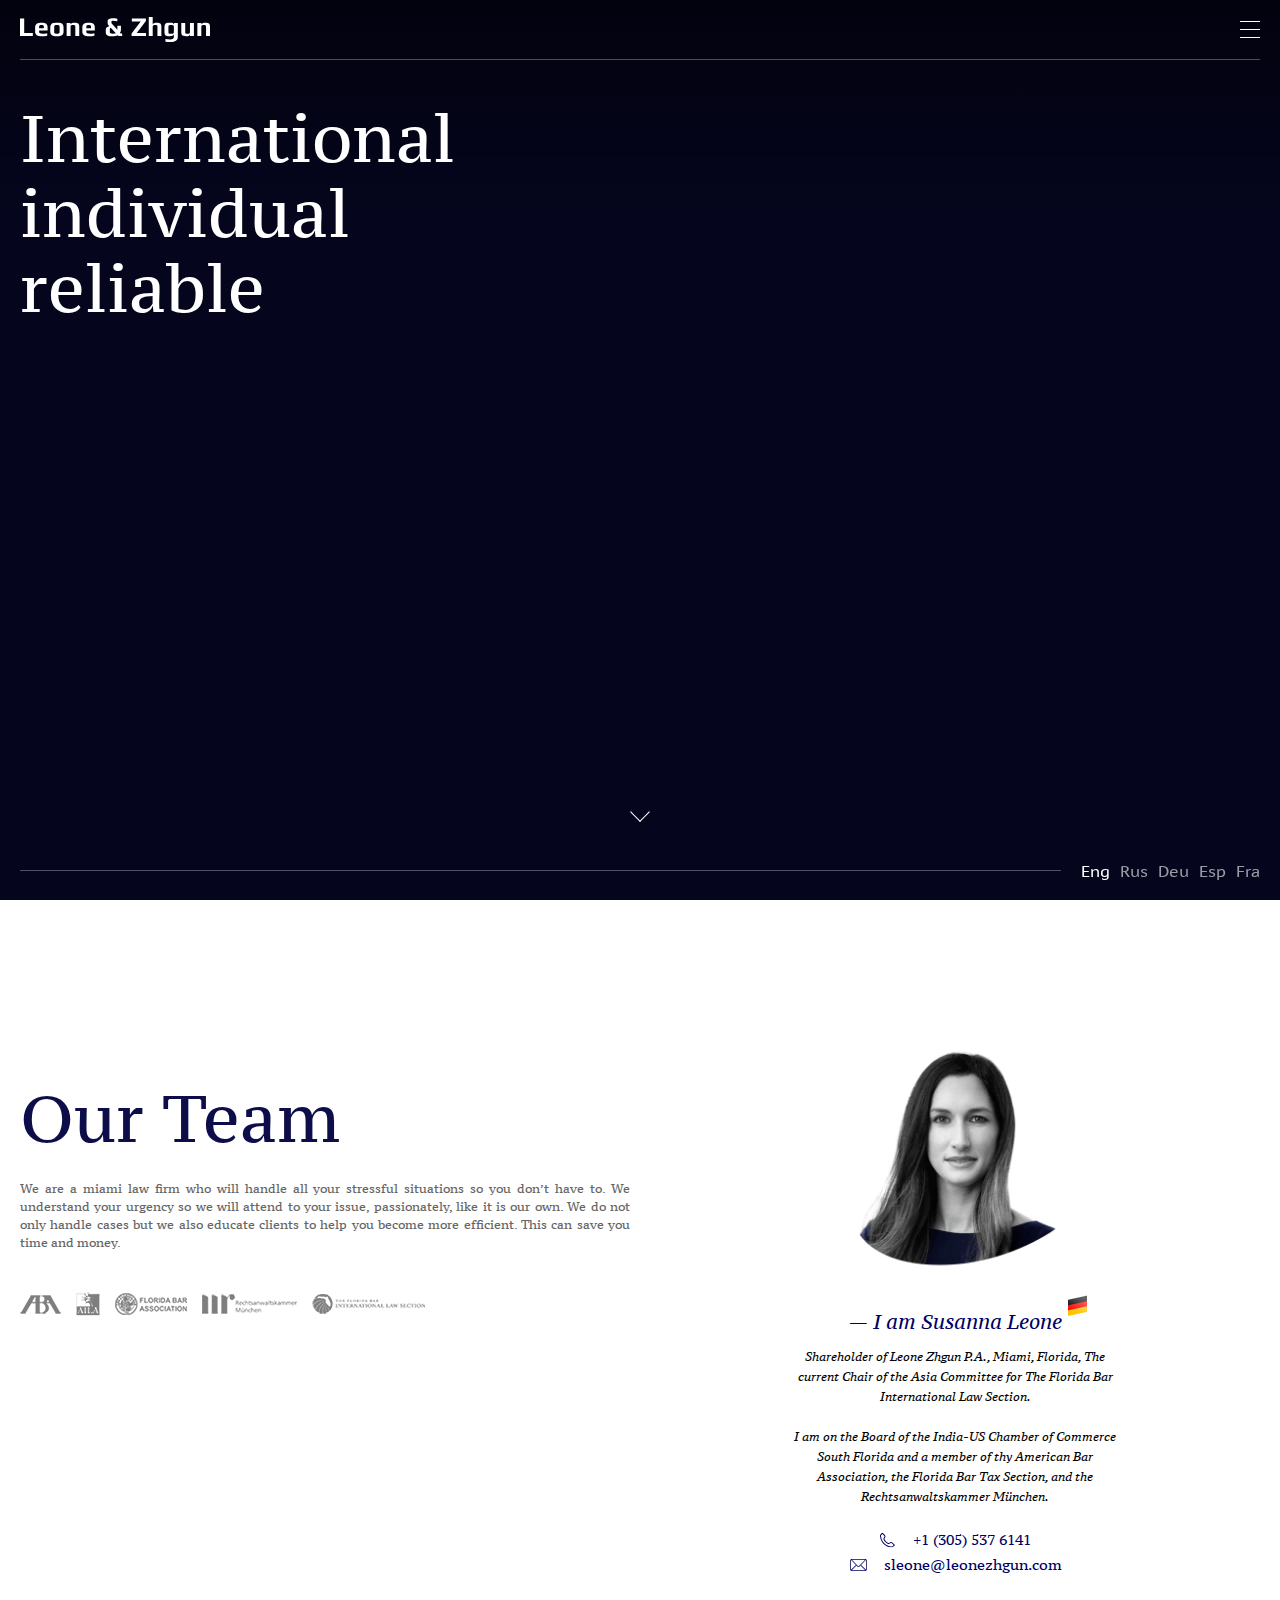
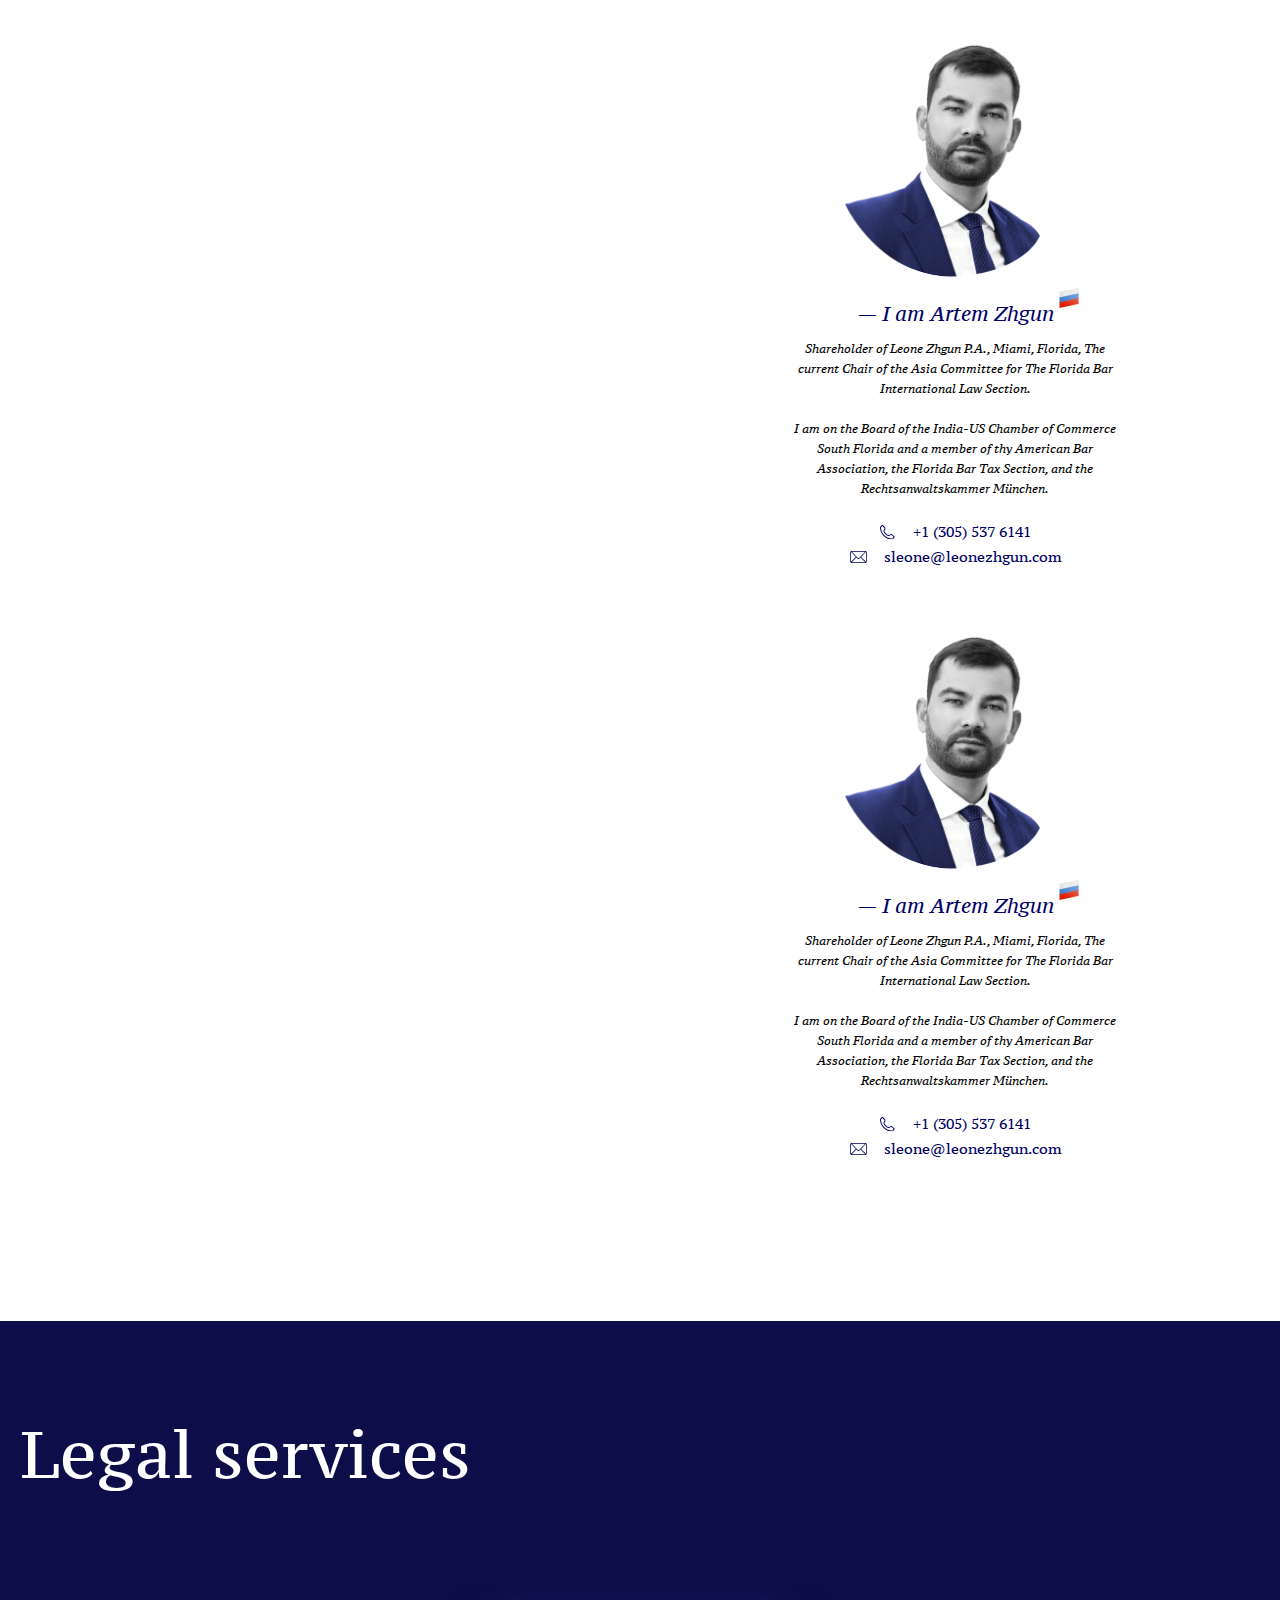
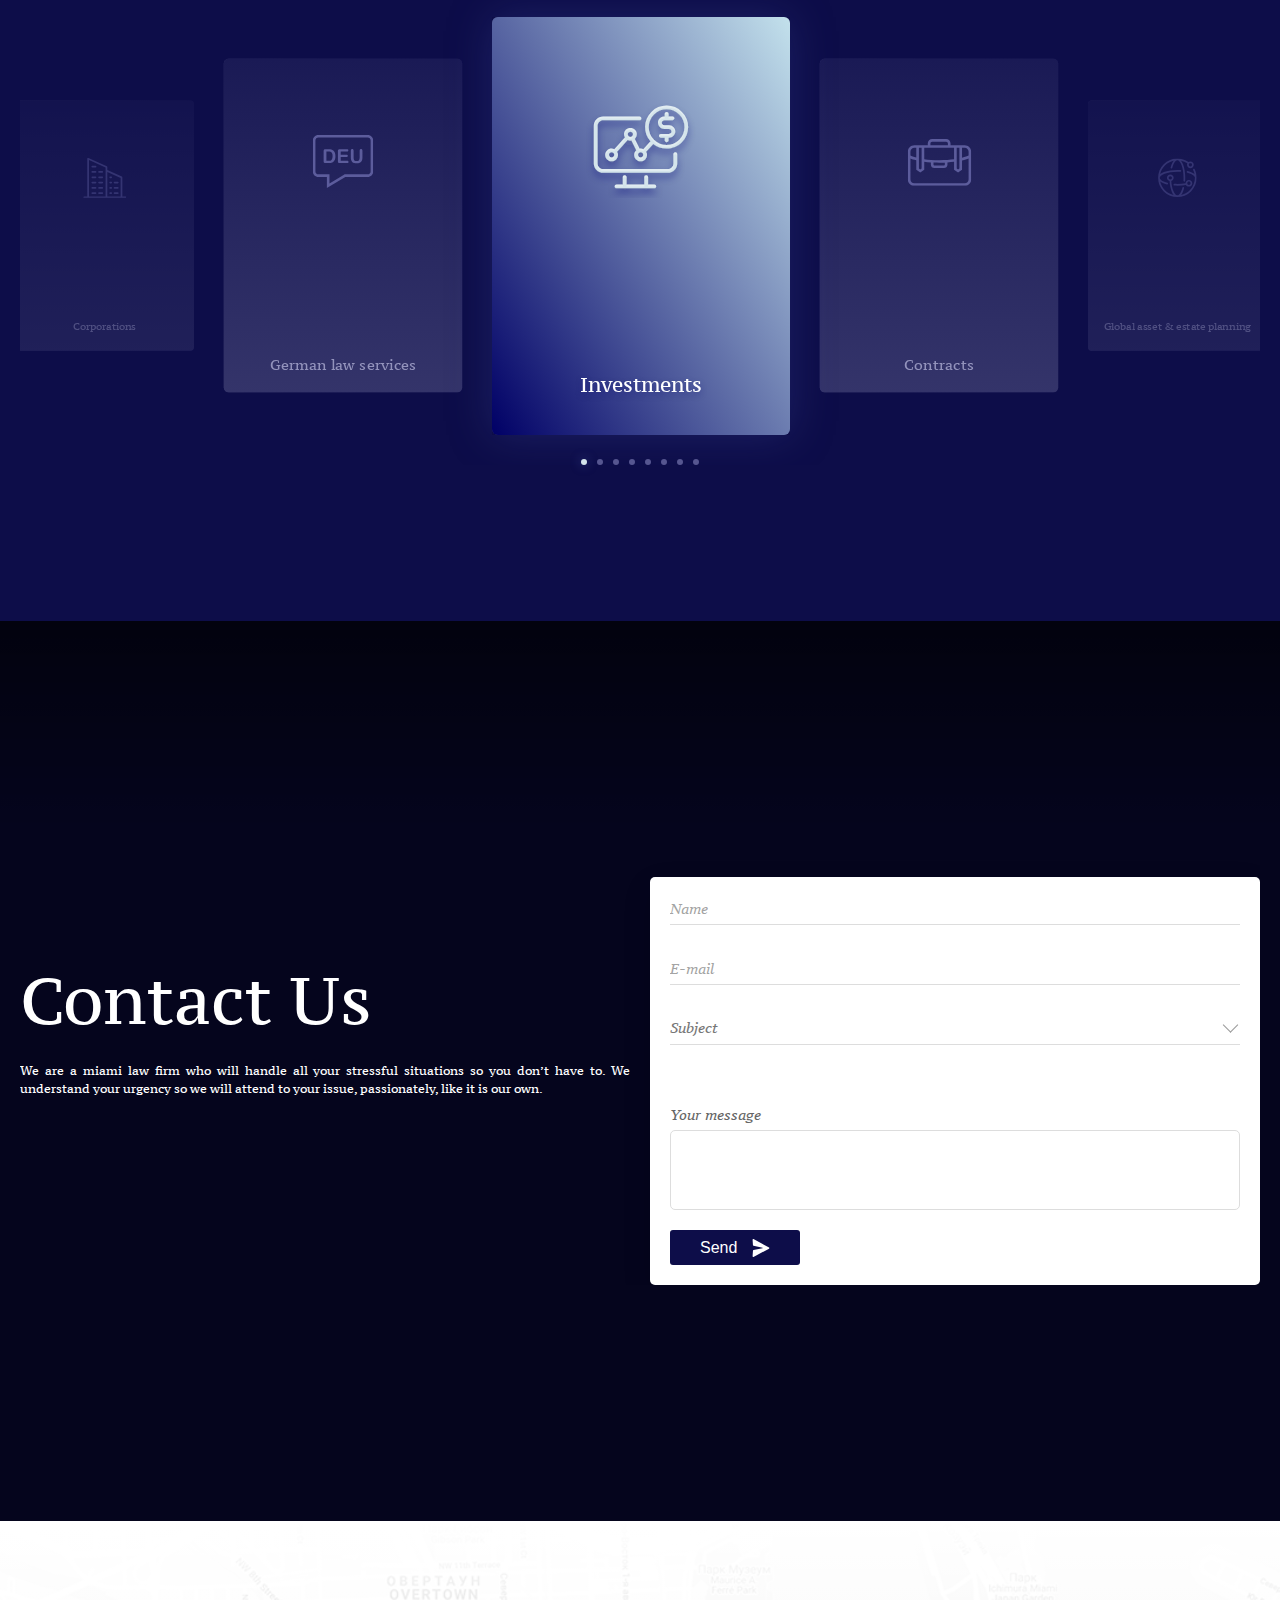
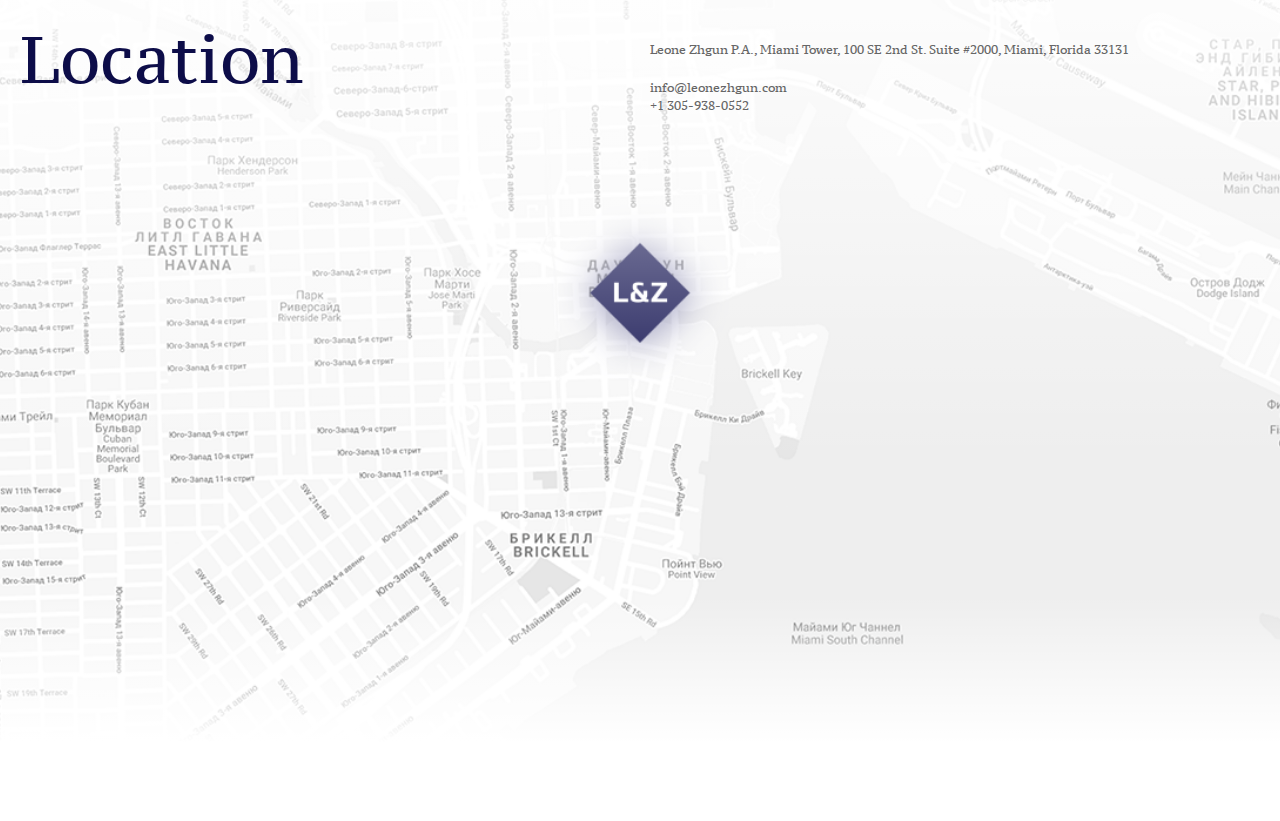
==== commit 6b1112d2: "fixes.." ====
--- a/index.html
+++ b/index.html
@@ -117,7 +117,7 @@
           <div class="sections-structure__fake-nav fake-nav">
             <div class="fake-nav__in"></div>
           </div>
-          <div class="sections-structure__bot">
+          <div class="sections-structure__bot" data-current-bot="main">
             <div class="sections-structure__scroll-ico-c">
               <div class="sections-structure__scroll-ico"></div>
             </div>
@@ -175,21 +175,23 @@
                 <div class="row-wrap">
                   <div class="row-2"></div>
                   <div class="row-5">
-                    <div class="h-section__info js--calc-height-for-border js--has-desc">
-                      <div class="h-section__title h-section__title_color-blue">Our Team</div>
-                      <div class="h-section__desc">
-                        We are a miami law firm who will handle all your stressful situations so you don’t have to. We understand your urgency so we will attend to your issue, passionately, like it is our own. We do not only handle cases but we also educate clients to help you become more efficient. This can save you time and money.
-                        
+                    <div class="h-section-team__row-5-in">
+                      <div class="h-section__info js--calc-height-for-border js--has-desc">
+                        <div class="h-section__title h-section__title_color-blue">Our Team</div>
+                        <div class="h-section__desc">
+                          We are a miami law firm who will handle all your stressful situations so you don’t have to. We understand your urgency so we will attend to your issue, passionately, like it is our own. We do not only handle cases but we also educate clients to help you become more efficient. This can save you time and money.
+                          
+                        </div>
                       </div>
-                    </div>
-                    <div class="h-section__logos">
-                      <ul class="h-section__logos-list">
-                        <li class="h-section__logos-item"><img class="h-section__logos-img" src="img/c/our-team-logo-1.png" alt="img"/></li>
-                        <li class="h-section__logos-item"><img class="h-section__logos-img" src="img/c/our-team-logo-2.png" alt="img"/></li>
-                        <li class="h-section__logos-item"><img class="h-section__logos-img" src="img/c/our-team-logo-3.png" alt="img"/></li>
-                        <li class="h-section__logos-item"><img class="h-section__logos-img" src="img/c/our-team-logo-4.png" alt="img"/></li>
-                        <li class="h-section__logos-item"><img class="h-section__logos-img" src="img/c/our-team-logo-5.png" alt="img"/></li>
-                      </ul>
+                      <div class="h-section__logos">
+                        <ul class="h-section__logos-list">
+                          <li class="h-section__logos-item"><img class="h-section__logos-img" src="img/c/our-team-logo-1.png" alt="img"/></li>
+                          <li class="h-section__logos-item"><img class="h-section__logos-img" src="img/c/our-team-logo-2.png" alt="img"/></li>
+                          <li class="h-section__logos-item"><img class="h-section__logos-img" src="img/c/our-team-logo-3.png" alt="img"/></li>
+                          <li class="h-section__logos-item"><img class="h-section__logos-img" src="img/c/our-team-logo-4.png" alt="img"/></li>
+                          <li class="h-section__logos-item"><img class="h-section__logos-img" src="img/c/our-team-logo-5.png" alt="img"/></li>
+                        </ul>
+                      </div>
                     </div>
                   </div>
                 </div>
@@ -319,7 +321,29 @@
                   <ul class="services__list">
                     <li class="services__item"><a class="services__card" href="#">
                         <div class="services__card-in">
-                          <div class="services__img-container"><img class="services__img services__img-front" src="img/svg/services-ico-1.svg" alt="img"/><img class="services__img services__img-back" src="img/svg/services-ico-1_hover.svg" alt="img"/></div>
+                          <div class="services__img-container">
+                            <svg class="services__img services__img-front" xmlns="http://www.w3.org/2000/svg" xmlns:xlink="http://www.w3.org/1999/xlink" preserveAspectRatio="xMidYMid" width="62.906" height="55.156" viewBox="0 0 62.906 55.156">
+                              <path d="M58.696,24.443 C55.986,27.149 52.384,28.640 48.551,28.640 C45.264,28.640 42.147,27.540 39.616,25.519 L34.877,30.732 C35.841,32.362 35.627,34.499 34.226,35.899 C33.396,36.728 32.305,37.142 31.215,37.142 C30.125,37.142 29.034,36.728 28.204,35.899 C26.544,34.241 26.544,31.543 28.204,29.885 C28.229,29.860 28.257,29.839 28.283,29.814 L25.057,23.324 C24.832,23.360 24.605,23.383 24.377,23.383 C23.761,23.383 23.146,23.245 22.577,22.980 L15.530,30.732 C16.493,32.362 16.279,34.499 14.878,35.899 C14.048,36.728 12.958,37.142 11.868,37.142 C10.777,37.142 9.687,36.728 8.857,35.899 C7.197,34.241 7.197,31.543 8.857,29.885 C10.156,28.588 12.092,28.310 13.668,29.044 L20.716,21.292 C19.752,19.662 19.966,17.525 21.367,16.126 C23.027,14.468 25.728,14.468 27.388,16.126 C29.048,17.784 29.048,20.481 27.388,22.139 C27.363,22.164 27.336,22.186 27.310,22.210 L30.535,28.700 C31.370,28.566 32.236,28.681 33.015,29.044 L37.794,23.788 C32.824,18.167 33.027,9.554 38.407,4.181 C41.116,1.475 44.720,-0.015 48.551,-0.015 C52.384,-0.015 55.986,1.475 58.696,4.181 C64.289,9.768 64.289,18.857 58.696,24.443 ZM13.101,31.661 C12.761,31.321 12.314,31.151 11.868,31.151 C11.421,31.151 10.974,31.321 10.634,31.661 C9.955,32.339 9.955,33.444 10.634,34.123 C11.314,34.802 12.421,34.802 13.101,34.123 C13.781,33.444 13.781,32.339 13.101,31.661 ZM25.611,17.901 C25.271,17.561 24.824,17.392 24.377,17.392 C23.931,17.392 23.484,17.561 23.144,17.901 C22.465,18.580 22.465,19.685 23.144,20.364 C23.824,21.043 24.931,21.043 25.611,20.364 C26.291,19.685 26.291,18.580 25.611,17.901 ZM32.448,31.661 C32.108,31.321 31.661,31.151 31.215,31.151 C30.768,31.151 30.322,31.321 29.982,31.661 C29.302,32.339 29.302,33.444 29.982,34.123 C30.662,34.802 31.768,34.802 32.448,34.123 C33.128,33.444 33.128,32.339 32.448,31.661 ZM57.009,5.866 C54.750,3.610 51.746,2.367 48.551,2.367 C45.357,2.367 42.353,3.610 40.093,5.866 C35.430,10.523 35.430,18.101 40.093,22.759 C42.353,25.015 45.357,26.257 48.551,26.257 C51.746,26.257 54.750,25.015 57.009,22.759 C61.673,18.101 61.673,10.523 57.009,5.866 ZM46.974,13.057 L50.129,13.057 C52.501,13.057 54.417,15.043 54.299,17.437 C54.188,19.677 52.253,21.397 50.008,21.397 L49.808,21.397 L49.808,23.101 C49.808,23.795 49.246,24.356 48.551,24.356 C47.857,24.356 47.294,23.795 47.294,23.101 L47.294,21.397 L44.684,21.397 C43.990,21.397 43.427,20.835 43.427,20.141 C43.427,19.448 43.990,18.886 44.684,18.886 L50.055,18.886 C50.922,18.886 51.698,18.255 51.782,17.393 C51.879,16.404 51.100,15.567 50.129,15.567 L47.095,15.567 C44.849,15.567 42.914,13.848 42.804,11.608 C42.685,9.214 44.602,7.228 46.974,7.228 L47.294,7.228 L47.294,5.523 C47.294,4.830 47.857,4.268 48.551,4.268 C49.246,4.268 49.808,4.830 49.808,5.523 L49.808,7.228 L52.419,7.228 C53.113,7.228 53.676,7.790 53.676,8.483 C53.676,9.176 53.113,9.738 52.419,9.738 L47.048,9.738 C46.181,9.738 45.405,10.370 45.320,11.232 C45.224,12.221 46.003,13.057 46.974,13.057 ZM30.442,9.791 L6.235,9.791 C4.180,9.791 2.514,11.455 2.514,13.508 L2.514,38.517 C2.514,40.569 4.180,42.233 6.235,42.233 L49.357,42.233 C51.412,42.233 53.078,40.569 53.078,38.517 L53.078,32.406 C53.078,31.713 53.641,31.151 54.335,31.151 C55.029,31.151 55.592,31.713 55.592,32.406 L55.592,38.517 C55.592,41.956 52.801,44.743 49.357,44.743 L6.235,44.743 C2.792,44.743 0.000,41.956 0.000,38.517 L0.000,13.508 C0.000,10.069 2.792,7.281 6.235,7.281 L30.442,7.281 C31.136,7.281 31.699,7.843 31.699,8.536 C31.699,9.229 31.136,9.791 30.442,9.791 ZM15.142,52.642 L19.325,52.642 L19.325,47.696 C19.325,47.003 19.888,46.441 20.582,46.441 C21.277,46.441 21.839,47.003 21.839,47.696 L21.839,52.642 L33.654,52.642 L33.654,47.696 C33.654,47.003 34.217,46.441 34.911,46.441 C35.606,46.441 36.168,47.003 36.168,47.696 L36.168,52.642 L40.352,52.642 C41.046,52.642 41.609,53.204 41.609,53.897 C41.609,54.591 41.046,55.153 40.352,55.153 L15.142,55.153 C14.448,55.153 13.885,54.591 13.885,53.897 C13.885,53.204 14.448,52.642 15.142,52.642 Z" fill="#5c5c9c" fill-rule="evenodd"></path>
+                            </svg>
+                            <svg class="services__img services__img-back" xmlns="http://www.w3.org/2000/svg" xmlns:xlink="http://www.w3.org/1999/xlink" preserveAspectRatio="xMidYMid" width="74" height="68" viewBox="0 0 74 68">
+                              <defs>
+                                <filter id="filter-chain-0" filterUnits="userSpaceOnUse">
+                                  <feoffset dy="3" in="SourceAlpha"></feoffset>
+                                  <fegaussianblur stdDeviation="2.449" result="dropBlur"></fegaussianblur>
+                                  <feflood flood-color="#171777" flood-opacity="0.42"></feflood>
+                                  <fecomposite operator="in" in2="dropBlur" result="dropShadowComp"></fecomposite>
+                                  <fecomposite in="SourceGraphic" result="shadowed"></fecomposite>
+                                  <feoffset dy="1" in="SourceAlpha"></feoffset>
+                                  <fegaussianblur result="innerShadowBlur"></fegaussianblur>
+                                  <feflood flood-color="#fff" flood-opacity="0.28"></feflood>
+                                  <fecomposite operator="out" in2="innerShadowBlur"></fecomposite>
+                                  <fecomposite operator="in" in2="SourceAlpha"></fecomposite>
+                                  <feblend in2="shadowed" result="innerShadow"></feblend>
+                                </filter>
+                              </defs>
+                              <path d="M64.243,30.865 C61.533,33.571 57.931,35.062 54.098,35.062 C50.811,35.062 47.694,33.962 45.163,31.941 L40.424,37.154 C41.388,38.784 41.174,40.921 39.773,42.321 C38.943,43.150 37.852,43.564 36.762,43.564 C35.672,43.564 34.581,43.150 33.751,42.321 C32.091,40.663 32.091,37.965 33.751,36.307 C33.776,36.282 33.804,36.261 33.830,36.236 L30.604,29.746 C30.379,29.782 30.152,29.805 29.924,29.805 C29.308,29.805 28.693,29.667 28.124,29.402 L21.077,37.154 C22.040,38.784 21.826,40.921 20.425,42.321 C19.595,43.150 18.505,43.564 17.415,43.564 C16.324,43.564 15.234,43.150 14.404,42.321 C12.744,40.663 12.744,37.965 14.404,36.307 C15.703,35.010 17.639,34.732 19.215,35.466 L26.263,27.714 C25.299,26.084 25.513,23.947 26.914,22.548 C28.574,20.890 31.275,20.890 32.935,22.548 C34.595,24.206 34.595,26.903 32.935,28.561 C32.910,28.586 32.883,28.608 32.857,28.632 L36.082,35.122 C36.917,34.988 37.783,35.103 38.562,35.466 L43.341,30.210 C38.371,24.589 38.574,15.976 43.954,10.603 C46.663,7.897 50.267,6.407 54.098,6.407 C57.931,6.407 61.533,7.897 64.243,10.603 C69.836,16.190 69.836,25.279 64.243,30.865 ZM18.648,38.083 C18.308,37.743 17.861,37.573 17.415,37.573 C16.968,37.573 16.521,37.743 16.181,38.083 C15.502,38.761 15.502,39.866 16.181,40.545 C16.861,41.224 17.968,41.224 18.648,40.545 C19.328,39.866 19.328,38.761 18.648,38.083 ZM31.158,24.323 C30.818,23.983 30.371,23.814 29.924,23.814 C29.478,23.814 29.031,23.983 28.691,24.323 C28.012,25.002 28.012,26.107 28.691,26.786 C29.371,27.465 30.478,27.465 31.158,26.786 C31.838,26.107 31.838,25.002 31.158,24.323 ZM37.995,38.083 C37.655,37.743 37.208,37.573 36.762,37.573 C36.315,37.573 35.869,37.743 35.529,38.083 C34.849,38.761 34.849,39.866 35.529,40.545 C36.209,41.224 37.315,41.224 37.995,40.545 C38.675,39.866 38.675,38.761 37.995,38.083 ZM62.556,12.288 C60.297,10.032 57.293,8.789 54.098,8.789 C50.904,8.789 47.900,10.032 45.640,12.288 C40.977,16.945 40.977,24.523 45.640,29.181 C47.900,31.437 50.904,32.679 54.098,32.679 C57.293,32.679 60.297,31.437 62.556,29.181 C67.220,24.523 67.220,16.945 62.556,12.288 ZM52.521,19.479 L55.676,19.479 C58.048,19.479 59.964,21.465 59.846,23.859 C59.735,26.099 57.800,27.819 55.555,27.819 L55.355,27.819 L55.355,29.523 C55.355,30.217 54.793,30.778 54.098,30.778 C53.404,30.778 52.841,30.217 52.841,29.523 L52.841,27.819 L50.231,27.819 C49.537,27.819 48.974,27.257 48.974,26.563 C48.974,25.870 49.537,25.308 50.231,25.308 L55.602,25.308 C56.469,25.308 57.245,24.677 57.329,23.815 C57.426,22.826 56.647,21.989 55.676,21.989 L52.642,21.989 C50.396,21.989 48.461,20.270 48.351,18.030 C48.232,15.636 50.149,13.650 52.521,13.650 L52.841,13.650 L52.841,11.945 C52.841,11.252 53.404,10.690 54.098,10.690 C54.793,10.690 55.355,11.252 55.355,11.945 L55.355,13.650 L57.966,13.650 C58.660,13.650 59.223,14.212 59.223,14.905 C59.223,15.598 58.660,16.160 57.966,16.160 L52.595,16.160 C51.728,16.160 50.952,16.792 50.867,17.654 C50.771,18.643 51.550,19.479 52.521,19.479 ZM35.989,16.213 L11.782,16.213 C9.727,16.213 8.061,17.877 8.061,19.930 L8.061,44.939 C8.061,46.991 9.727,48.655 11.782,48.655 L54.904,48.655 C56.959,48.655 58.625,46.991 58.625,44.939 L58.625,38.828 C58.625,38.135 59.188,37.573 59.882,37.573 C60.576,37.573 61.139,38.135 61.139,38.828 L61.139,44.939 C61.139,48.378 58.348,51.165 54.904,51.165 L11.782,51.165 C8.339,51.165 5.547,48.378 5.547,44.939 L5.547,19.930 C5.547,16.491 8.339,13.703 11.782,13.703 L35.989,13.703 C36.683,13.703 37.246,14.265 37.246,14.958 C37.246,15.651 36.683,16.213 35.989,16.213 ZM20.689,59.064 L24.872,59.064 L24.872,54.118 C24.872,53.425 25.435,52.863 26.129,52.863 C26.824,52.863 27.386,53.425 27.386,54.118 L27.386,59.064 L39.201,59.064 L39.201,54.118 C39.201,53.425 39.764,52.863 40.458,52.863 C41.153,52.863 41.715,53.425 41.715,54.118 L41.715,59.064 L45.899,59.064 C46.593,59.064 47.156,59.626 47.156,60.319 C47.156,61.013 46.593,61.575 45.899,61.575 L20.689,61.575 C19.995,61.575 19.432,61.013 19.432,60.319 C19.432,59.626 19.995,59.064 20.689,59.064 Z" fill="#d4e4eb" fill-rule="evenodd" filter="url(#filter-chain-0)"></path>
+                            </svg>
+                          </div>
                           <div class="services__title">Investments</div>
                           <div class="services__subinfo-c">
                             <div class="services__subinfo">Get more info</div>
@@ -327,7 +351,29 @@
                         </div></a></li>
                     <li class="services__item"><a class="services__card" href="#">
                         <div class="services__card-in">
-                          <div class="services__img-container"><img class="services__img services__img-front" src="img/svg/services-ico-2.svg" alt="img"/><img class="services__img services__img-back" src="img/svg/services-ico-2_hover.svg" alt="img"/></div>
+                          <div class="services__img-container">
+                            <svg class="services__img services__img-front" xmlns="http://www.w3.org/2000/svg" xmlns:xlink="http://www.w3.org/1999/xlink" preserveAspectRatio="xMidYMid" width="61" height="45" viewBox="0 0 61 45">
+                              <path d="M54.672,5.925 L41.106,5.925 L41.106,4.169 C41.106,1.878 39.209,0.014 36.878,0.014 L23.431,0.014 C21.100,0.014 19.203,1.878 19.203,4.169 L19.203,5.925 L6.324,5.925 C2.834,5.925 0.005,8.705 0.005,12.134 L0.005,38.789 C0.005,42.218 2.834,44.998 6.324,44.998 L54.672,44.998 C58.162,44.998 60.992,42.218 60.992,38.789 L60.992,12.134 C60.992,8.705 58.162,5.925 54.672,5.925 ZM47.027,8.428 L49.605,8.428 L49.605,28.310 L48.316,29.205 L47.027,28.310 L47.027,8.428 ZM21.751,4.169 C21.751,3.259 22.505,2.518 23.431,2.518 L36.878,2.518 C37.804,2.518 38.558,3.259 38.558,4.169 L38.558,5.925 L21.751,5.925 L21.751,4.169 ZM15.829,8.428 L44.480,8.428 L44.480,19.407 C40.628,19.929 35.992,20.286 30.498,20.286 C24.675,20.286 19.812,19.885 15.829,19.312 L15.829,8.428 ZM35.585,22.687 L35.585,24.659 C35.585,25.077 35.238,25.418 34.812,25.418 L25.497,25.418 C25.071,25.418 24.724,25.077 24.724,24.659 L24.724,22.656 C26.537,22.742 28.459,22.790 30.498,22.790 C32.281,22.790 33.974,22.753 35.585,22.687 ZM10.704,8.428 L13.281,8.428 L13.281,28.310 L11.993,29.205 L10.704,28.310 L10.704,8.428 ZM2.552,12.134 C2.552,10.091 4.244,8.428 6.324,8.428 L8.156,8.428 L8.156,17.785 C5.464,17.075 3.616,16.370 2.552,15.907 L2.552,12.134 ZM58.444,38.789 C58.444,40.832 56.752,42.495 54.672,42.495 L6.324,42.495 C4.244,42.495 2.552,40.832 2.552,38.789 L2.552,18.633 C3.856,19.147 5.708,19.777 8.156,20.392 L8.156,29.607 L11.993,32.270 L15.829,29.607 L15.829,21.853 C17.751,22.118 19.864,22.343 22.176,22.506 L22.176,24.659 C22.176,26.458 23.666,27.922 25.497,27.922 L34.812,27.922 C36.643,27.922 38.133,26.458 38.133,24.659 L38.133,22.553 C40.439,22.405 42.551,22.196 44.480,21.946 L44.480,29.607 L48.316,32.270 L52.153,29.607 L52.153,20.563 C54.944,19.896 57.020,19.195 58.444,18.634 L58.444,38.789 ZM58.444,15.906 C57.291,16.407 55.222,17.191 52.153,17.960 L52.153,8.428 L54.672,8.428 C56.752,8.428 58.444,10.091 58.444,12.134 L58.444,15.906 Z" fill="#5c5c9c" fill-rule="evenodd"></path>
+                            </svg>
+                            <svg class="services__img services__img-back" xmlns="http://www.w3.org/2000/svg" xmlns:xlink="http://www.w3.org/1999/xlink" preserveAspectRatio="xMidYMid" width="72" height="56" viewBox="0 0 72 56">
+                              <defs>
+                                <filter id="filter-chain-0" filterUnits="userSpaceOnUse">
+                                  <feoffset dy="3" in="SourceAlpha"></feoffset>
+                                  <fegaussianblur stdDeviation="2.449" result="dropBlur"></fegaussianblur>
+                                  <feflood flood-color="#171777" flood-opacity="0.42"></feflood>
+                                  <fecomposite operator="in" in2="dropBlur" result="dropShadowComp"></fecomposite>
+                                  <fecomposite in="SourceGraphic" result="shadowed"></fecomposite>
+                                  <feoffset dy="1" in="SourceAlpha"></feoffset>
+                                  <fegaussianblur result="innerShadowBlur"></fegaussianblur>
+                                  <feflood flood-color="#fff" flood-opacity="0.28"></feflood>
+                                  <fecomposite operator="out" in2="innerShadowBlur"></fecomposite>
+                                  <fecomposite operator="in" in2="SourceAlpha"></fecomposite>
+                                  <feblend in2="shadowed" result="innerShadow"></feblend>
+                                </filter>
+                              </defs>
+                              <path d="M60.172,11.425 L46.606,11.425 L46.606,9.669 C46.606,7.378 44.709,5.514 42.378,5.514 L28.931,5.514 C26.600,5.514 24.703,7.378 24.703,9.669 L24.703,11.425 L11.824,11.425 C8.334,11.425 5.505,14.205 5.505,17.634 L5.505,44.289 C5.505,47.718 8.334,50.498 11.824,50.498 L60.172,50.498 C63.662,50.498 66.492,47.718 66.492,44.289 L66.492,17.634 C66.492,14.205 63.662,11.425 60.172,11.425 ZM52.527,13.928 L55.105,13.928 L55.105,33.810 L53.816,34.705 L52.527,33.810 L52.527,13.928 ZM27.251,9.669 C27.251,8.759 28.005,8.018 28.931,8.018 L42.378,8.018 C43.304,8.018 44.058,8.759 44.058,9.669 L44.058,11.425 L27.251,11.425 L27.251,9.669 ZM21.329,13.928 L49.980,13.928 L49.980,24.907 C46.128,25.429 41.492,25.786 35.998,25.786 C30.175,25.786 25.312,25.385 21.329,24.812 L21.329,13.928 ZM41.085,28.187 L41.085,30.159 C41.085,30.577 40.738,30.918 40.312,30.918 L30.997,30.918 C30.571,30.918 30.224,30.577 30.224,30.159 L30.224,28.156 C32.037,28.242 33.959,28.290 35.998,28.290 C37.781,28.290 39.474,28.253 41.085,28.187 ZM16.204,13.928 L18.781,13.928 L18.781,33.810 L17.493,34.705 L16.204,33.810 L16.204,13.928 ZM8.052,17.634 C8.052,15.591 9.744,13.928 11.824,13.928 L13.656,13.928 L13.656,23.285 C10.964,22.575 9.116,21.870 8.052,21.407 L8.052,17.634 ZM63.944,44.289 C63.944,46.332 62.252,47.995 60.172,47.995 L11.824,47.995 C9.744,47.995 8.052,46.332 8.052,44.289 L8.052,24.133 C9.356,24.647 11.208,25.277 13.656,25.892 L13.656,35.107 L17.493,37.770 L21.329,35.107 L21.329,27.353 C23.251,27.618 25.364,27.843 27.676,28.006 L27.676,30.159 C27.676,31.958 29.166,33.422 30.997,33.422 L40.312,33.422 C42.143,33.422 43.633,31.958 43.633,30.159 L43.633,28.053 C45.939,27.905 48.051,27.696 49.980,27.446 L49.980,35.107 L53.816,37.770 L57.653,35.107 L57.653,26.063 C60.444,25.396 62.520,24.695 63.944,24.134 L63.944,44.289 ZM63.944,21.406 C62.791,21.907 60.722,22.691 57.653,23.460 L57.653,13.928 L60.172,13.928 C62.252,13.928 63.944,15.591 63.944,17.634 L63.944,21.406 Z" fill="#d4e4eb" fill-rule="evenodd" filter="url(#filter-chain-0)"></path>
+                            </svg>
+                          </div>
                           <div class="services__title">Contracts</div>
                           <div class="services__subinfo-c">
                             <div class="services__subinfo">Get more info</div>
@@ -335,7 +381,29 @@
                         </div></a></li>
                     <li class="services__item"><a class="services__card" href="#">
                         <div class="services__card-in">
-                          <div class="services__img-container"><img class="services__img services__img-front" src="img/svg/services-ico-3.svg" alt="img"/><img class="services__img services__img-back" src="img/svg/services-ico-3_hover.svg" alt="img"/></div>
+                          <div class="services__img-container">
+                            <svg class="services__img services__img-front" xmlns="http://www.w3.org/2000/svg" xmlns:xlink="http://www.w3.org/1999/xlink" preserveAspectRatio="xMidYMid" width="55.875" height="55.844" viewBox="0 0 55.875 55.844">
+                              <path d="M48.165,32.380 C50.068,34.280 50.068,37.373 48.165,39.274 C47.243,40.195 46.017,40.702 44.713,40.702 C43.409,40.702 42.183,40.195 41.261,39.274 C40.937,38.951 40.668,38.588 40.451,38.200 C36.618,38.958 32.352,39.361 27.929,39.361 C26.423,39.361 24.934,39.314 23.475,39.222 C22.898,39.186 22.428,38.752 22.331,38.183 C22.330,38.175 22.329,38.167 22.327,38.158 C22.193,37.369 22.836,36.666 23.636,36.716 C25.019,36.803 26.451,36.850 27.929,36.850 C32.146,36.850 36.201,36.473 39.834,35.764 C39.851,34.485 40.354,33.285 41.261,32.380 C42.183,31.458 43.409,30.951 44.713,30.951 C46.017,30.951 47.243,31.458 48.165,32.380 ZM42.345,35.826 C42.345,36.458 42.591,37.052 43.039,37.499 C43.486,37.945 44.081,38.191 44.713,38.191 C45.345,38.191 45.940,37.945 46.387,37.499 C47.311,36.577 47.311,35.077 46.387,34.154 C45.926,33.694 45.319,33.463 44.713,33.463 C44.107,33.463 43.500,33.694 43.039,34.154 C42.591,34.601 42.345,35.195 42.345,35.826 ZM47.714,47.678 C42.259,53.126 35.094,55.849 27.929,55.849 C20.764,55.849 13.599,53.126 8.145,47.678 C-2.764,36.784 -2.764,19.058 8.145,8.163 C17.894,-1.573 33.099,-2.592 44.009,5.074 C45.914,3.729 48.572,3.902 50.277,5.604 C52.180,7.504 52.180,10.597 50.277,12.498 L50.276,12.498 C49.325,13.448 48.075,13.924 46.825,13.924 C45.575,13.924 44.325,13.448 43.373,12.498 C42.451,11.577 41.943,10.353 41.943,9.051 C41.943,8.333 42.103,7.641 42.396,7.008 C39.607,5.081 36.518,3.772 33.320,3.082 C34.435,4.481 35.447,6.331 36.315,8.603 C38.294,13.783 39.384,20.643 39.384,27.921 C39.384,29.425 39.338,30.911 39.246,32.369 C39.210,32.945 38.775,33.414 38.206,33.511 C38.197,33.512 38.189,33.514 38.180,33.515 C37.390,33.649 36.686,33.007 36.736,32.208 C36.823,30.827 36.870,29.397 36.870,27.921 C36.870,20.942 35.839,14.399 33.966,9.498 C33.097,7.225 32.060,5.384 30.966,4.173 C30.036,3.143 29.095,2.588 28.166,2.506 C28.087,2.506 28.008,2.502 27.929,2.502 C27.830,2.502 27.730,2.508 27.631,2.509 C25.044,2.805 22.324,6.920 20.642,13.523 C20.514,14.025 20.087,14.397 19.572,14.458 L19.545,14.461 C18.678,14.564 17.984,13.765 18.197,12.919 C18.584,11.383 19.034,9.937 19.544,8.603 C20.412,6.330 21.424,4.480 22.540,3.080 C17.913,4.074 13.511,6.355 9.923,9.938 C6.335,13.521 4.051,17.917 3.056,22.537 C4.457,21.423 6.310,20.414 8.585,19.547 C13.772,17.570 20.642,16.481 27.929,16.481 C29.434,16.481 30.921,16.528 32.380,16.619 C32.957,16.655 33.430,17.088 33.528,17.657 L33.532,17.683 C33.667,18.472 33.030,19.176 32.229,19.126 C30.844,19.039 29.410,18.992 27.929,18.992 C20.941,18.992 14.389,20.021 9.482,21.892 C7.206,22.759 5.362,23.796 4.149,24.888 C3.126,25.810 2.570,26.742 2.482,27.662 C2.480,27.848 2.481,28.034 2.483,28.220 C2.780,30.803 6.903,33.520 13.519,35.200 C14.019,35.327 14.385,35.753 14.446,36.266 C14.447,36.275 14.448,36.284 14.449,36.293 C14.552,37.159 13.744,37.851 12.898,37.638 C11.364,37.251 9.918,36.803 8.585,36.295 C6.311,35.428 4.457,34.419 3.056,33.305 C4.051,37.925 6.335,42.321 9.923,45.903 C13.509,49.485 17.910,51.766 22.535,52.760 C21.420,51.361 20.411,49.508 19.544,47.238 C18.002,43.204 17.005,38.146 16.638,32.668 C14.471,32.171 12.849,30.233 12.849,27.921 C12.849,25.233 15.039,23.046 17.731,23.046 C20.423,23.046 22.613,25.233 22.613,27.921 C22.613,30.117 21.151,31.976 19.149,32.585 C19.502,37.780 20.444,42.554 21.892,46.343 C22.761,48.616 23.798,50.458 24.893,51.669 C25.814,52.689 26.747,53.244 27.668,53.333 C27.855,53.335 28.042,53.335 28.229,53.332 C30.816,53.034 33.536,48.918 35.218,42.312 C35.345,41.812 35.773,41.446 36.286,41.386 C36.295,41.384 36.304,41.383 36.312,41.382 C37.179,41.279 37.873,42.086 37.659,42.932 C37.272,44.464 36.823,45.908 36.315,47.238 C35.446,49.511 34.435,51.362 33.319,52.761 C37.945,51.767 42.348,49.486 45.936,45.903 C50.985,40.860 53.459,34.211 53.370,27.588 C53.041,25.014 48.926,22.314 42.338,20.641 C41.837,20.514 41.471,20.087 41.410,19.575 C41.409,19.566 41.408,19.557 41.407,19.548 C41.304,18.682 42.112,17.990 42.958,18.203 C44.494,18.590 45.940,19.038 47.273,19.547 C49.547,20.413 51.399,21.423 52.798,22.538 C52.364,20.522 51.686,18.549 50.758,16.667 C50.472,16.086 50.668,15.383 51.220,15.043 C51.846,14.656 52.678,14.885 53.004,15.545 C58.162,25.987 56.405,38.999 47.714,47.678 ZM45.150,10.723 C46.074,11.645 47.576,11.645 48.499,10.723 C48.946,10.276 49.192,9.682 49.192,9.051 C49.192,8.419 48.946,7.825 48.499,7.379 C48.052,6.932 47.457,6.686 46.825,6.686 C46.192,6.686 45.598,6.932 45.150,7.379 C44.703,7.825 44.457,8.419 44.457,9.051 C44.457,9.682 44.703,10.276 45.150,10.723 ZM20.099,27.921 C20.099,26.617 19.036,25.556 17.731,25.556 C16.425,25.556 15.363,26.617 15.363,27.921 C15.363,29.225 16.425,30.285 17.731,30.285 C19.036,30.285 20.099,29.225 20.099,27.921 Z" fill="#5c5c9c" fill-rule="evenodd"></path>
+                            </svg>
+                            <svg class="services__img services__img-back" xmlns="http://www.w3.org/2000/svg" xmlns:xlink="http://www.w3.org/1999/xlink" preserveAspectRatio="xMidYMid" width="68" height="68" viewBox="0 0 68 68">
+                              <defs>
+                                <filter id="filter-chain-0" filterUnits="userSpaceOnUse">
+                                  <feoffset dy="3" in="SourceAlpha"></feoffset>
+                                  <fegaussianblur stdDeviation="2.449" result="dropBlur"></fegaussianblur>
+                                  <feflood flood-color="#171777" flood-opacity="0.42"></feflood>
+                                  <fecomposite operator="in" in2="dropBlur" result="dropShadowComp"></fecomposite>
+                                  <fecomposite in="SourceGraphic" result="shadowed"></fecomposite>
+                                  <feoffset dy="1" in="SourceAlpha"></feoffset>
+                                  <fegaussianblur result="innerShadowBlur"></fegaussianblur>
+                                  <feflood flood-color="#fff" flood-opacity="0.28"></feflood>
+                                  <fecomposite operator="out" in2="innerShadowBlur"></fecomposite>
+                                  <fecomposite operator="in" in2="SourceAlpha"></fecomposite>
+                                  <feblend in2="shadowed" result="innerShadow"></feblend>
+                                </filter>
+                              </defs>
+                              <path d="M54.227,38.458 C56.131,40.358 56.131,43.451 54.227,45.352 C53.305,46.273 52.079,46.780 50.776,46.780 C49.472,46.780 48.246,46.273 47.324,45.352 C47.000,45.029 46.730,44.666 46.513,44.278 C42.681,45.036 38.414,45.439 33.992,45.439 C32.485,45.439 30.997,45.392 29.537,45.300 C28.961,45.264 28.491,44.830 28.394,44.261 C28.393,44.253 28.391,44.245 28.390,44.236 C28.256,43.447 28.899,42.744 29.699,42.794 C31.082,42.881 32.514,42.928 33.992,42.928 C38.209,42.928 42.264,42.551 45.897,41.842 C45.913,40.563 46.416,39.363 47.324,38.458 C48.246,37.536 49.472,37.029 50.776,37.029 C52.079,37.029 53.305,37.536 54.227,38.458 ZM48.408,41.904 C48.408,42.536 48.654,43.130 49.101,43.577 C49.548,44.023 50.143,44.269 50.776,44.269 C51.408,44.269 52.003,44.023 52.450,43.577 C53.373,42.655 53.373,41.155 52.450,40.232 C51.988,39.772 51.382,39.541 50.776,39.541 C50.169,39.541 49.563,39.772 49.101,40.232 C48.654,40.679 48.408,41.273 48.408,41.904 ZM53.776,53.756 C48.321,59.204 41.157,61.927 33.992,61.927 C26.827,61.927 19.662,59.204 14.207,53.756 C3.298,42.862 3.298,25.136 14.207,14.241 C23.957,4.505 39.161,3.486 50.072,11.152 C51.976,9.807 54.635,9.980 56.339,11.682 C58.242,13.582 58.242,16.675 56.339,18.576 L56.339,18.576 C55.387,19.526 54.137,20.002 52.887,20.002 C51.637,20.002 50.387,19.526 49.435,18.576 C48.513,17.655 48.006,16.431 48.006,15.129 C48.006,14.411 48.165,13.719 48.458,13.086 C45.669,11.159 42.580,9.850 39.382,9.160 C40.498,10.559 41.509,12.409 42.377,14.681 C44.357,19.861 45.447,26.721 45.447,33.999 C45.447,35.503 45.400,36.989 45.308,38.447 C45.272,39.023 44.838,39.492 44.268,39.589 C44.260,39.590 44.251,39.592 44.243,39.593 C43.453,39.727 42.748,39.085 42.799,38.286 C42.886,36.905 42.933,35.475 42.933,33.999 C42.933,27.020 41.902,20.477 40.028,15.576 C39.160,13.303 38.123,11.462 37.028,10.251 C36.098,9.221 35.158,8.666 34.228,8.584 C34.149,8.584 34.071,8.580 33.992,8.580 C33.892,8.580 33.793,8.586 33.693,8.587 C31.106,8.883 28.386,12.998 26.704,19.601 C26.576,20.103 26.150,20.475 25.634,20.536 L25.608,20.539 C24.741,20.642 24.046,19.843 24.259,18.997 C24.647,17.461 25.096,16.015 25.606,14.681 C26.475,12.408 27.486,10.558 28.602,9.158 C23.976,10.152 19.573,12.433 15.985,16.016 C12.397,19.599 10.113,23.995 9.118,28.615 C10.519,27.501 12.373,26.492 14.648,25.625 C19.835,23.648 26.704,22.559 33.992,22.559 C35.497,22.559 36.984,22.606 38.442,22.697 C39.019,22.733 39.493,23.166 39.590,23.735 L39.594,23.761 C39.729,24.550 39.092,25.254 38.292,25.204 C36.907,25.117 35.472,25.070 33.992,25.070 C27.003,25.070 20.452,26.099 15.544,27.970 C13.268,28.837 11.424,29.874 10.211,30.966 C9.189,31.888 8.633,32.820 8.544,33.740 C8.543,33.926 8.543,34.112 8.545,34.298 C8.843,36.881 12.965,39.598 19.581,41.278 C20.082,41.405 20.448,41.831 20.509,42.344 C20.510,42.353 20.511,42.362 20.512,42.371 C20.615,43.237 19.807,43.929 18.960,43.716 C17.426,43.329 15.981,42.881 14.648,42.373 C12.373,41.506 10.519,40.497 9.118,39.383 C10.113,44.003 12.397,48.399 15.985,51.981 C19.572,55.563 23.972,57.844 28.597,58.838 C27.483,57.439 26.473,55.586 25.606,53.316 C24.064,49.282 23.068,44.224 22.701,38.746 C20.534,38.249 18.911,36.311 18.911,33.999 C18.911,31.311 21.102,29.124 23.793,29.124 C26.485,29.124 28.675,31.311 28.675,33.999 C28.675,36.195 27.213,38.054 25.211,38.663 C25.565,43.858 26.506,48.632 27.955,52.421 C28.823,54.694 29.861,56.536 30.955,57.747 C31.877,58.767 32.809,59.322 33.730,59.411 C33.918,59.413 34.105,59.413 34.292,59.410 C36.879,59.112 39.599,54.996 41.281,48.390 C41.408,47.890 41.835,47.524 42.348,47.464 C42.357,47.462 42.366,47.461 42.375,47.460 C43.242,47.357 43.935,48.164 43.722,49.010 C43.334,50.542 42.886,51.986 42.377,53.316 C41.509,55.589 40.497,57.440 39.381,58.839 C44.008,57.845 48.410,55.564 51.998,51.981 C57.048,46.938 59.522,40.289 59.433,33.666 C59.103,31.092 54.988,28.392 48.400,26.719 C47.899,26.592 47.533,26.165 47.473,25.653 C47.472,25.644 47.471,25.635 47.470,25.626 C47.367,24.760 48.174,24.068 49.021,24.281 C50.556,24.668 52.002,25.116 53.335,25.625 C55.610,26.491 57.461,27.501 58.861,28.616 C58.426,26.600 57.749,24.627 56.821,22.745 C56.534,22.164 56.730,21.461 57.282,21.121 C57.909,20.734 58.740,20.963 59.066,21.623 C64.224,32.065 62.467,45.077 53.776,53.756 ZM51.213,16.801 C52.136,17.723 53.638,17.723 54.562,16.801 C55.009,16.354 55.255,15.760 55.255,15.129 C55.255,14.497 55.009,13.903 54.561,13.457 C54.114,13.010 53.520,12.764 52.887,12.764 C52.255,12.764 51.660,13.010 51.213,13.457 C50.766,13.903 50.519,14.497 50.519,15.129 C50.519,15.760 50.766,16.354 51.213,16.801 ZM26.161,33.999 C26.161,32.695 25.099,31.634 23.793,31.634 C22.488,31.634 21.425,32.695 21.425,33.999 C21.425,35.303 22.488,36.363 23.793,36.363 C25.099,36.363 26.161,35.303 26.161,33.999 Z" fill="#d4e4eb" fill-rule="evenodd" filter="url(#filter-chain-0)"></path>
+                            </svg>
+                          </div>
                           <div class="services__title">Global asset & <br> estate planning</div>
                           <div class="services__subinfo-c">
                             <div class="services__subinfo">Get more info</div>
@@ -343,7 +411,29 @@
                         </div></a></li>
                     <li class="services__item"><a class="services__card" href="#">
                         <div class="services__card-in">
-                          <div class="services__img-container"><img class="services__img services__img-front" src="img/svg/services-ico-4.svg" alt="img"/><img class="services__img services__img-back" src="img/svg/services-ico-4_hover.svg" alt="img"/></div>
+                          <div class="services__img-container">
+                            <svg class="services__img services__img-front" xmlns="http://www.w3.org/2000/svg" xmlns:xlink="http://www.w3.org/1999/xlink" preserveAspectRatio="xMidYMid" width="46" height="59" viewBox="0 0 46 59">
+                              <path d="M37.158,59.005 L8.837,59.005 C3.960,59.005 0.007,55.041 0.007,50.152 L0.007,8.856 C0.007,3.967 3.960,0.003 8.837,0.003 L37.158,0.003 C42.034,0.003 45.988,3.967 45.988,8.856 L45.988,50.152 C45.988,55.041 42.034,59.005 37.158,59.005 ZM43.496,8.856 C43.496,5.352 40.653,2.502 37.158,2.502 L8.837,2.502 C5.342,2.502 2.499,5.352 2.499,8.856 L2.499,50.152 C2.499,53.656 5.342,56.506 8.837,56.506 L37.158,56.506 C40.653,56.506 43.496,53.656 43.496,50.152 L43.496,8.856 ZM33.053,31.232 C30.367,33.925 26.796,35.409 22.997,35.409 C19.199,35.409 15.627,33.925 12.942,31.232 C7.397,25.673 7.397,16.626 12.942,11.067 C15.627,8.374 19.199,6.890 22.997,6.890 C26.796,6.890 30.367,8.374 33.053,11.067 C38.598,16.626 38.598,25.673 33.053,31.232 ZM14.613,12.743 C9.991,17.378 9.991,24.921 14.613,29.556 C15.571,30.515 16.663,31.289 17.847,31.862 C17.624,31.520 17.409,31.156 17.207,30.766 C14.412,25.373 14.412,16.926 17.207,11.533 C17.409,11.143 17.624,10.779 17.847,10.437 C16.663,11.010 15.571,11.784 14.613,12.743 ZM21.751,9.969 C20.909,10.442 20.097,11.375 19.418,12.686 C16.999,17.353 16.999,24.946 19.418,29.613 C20.097,30.924 20.909,31.857 21.751,32.330 L21.751,9.969 ZM24.243,9.969 L24.243,32.330 C25.086,31.857 25.897,30.924 26.577,29.613 L26.577,29.613 C28.996,24.946 28.996,17.353 26.577,12.686 C25.898,11.375 25.086,10.442 24.243,9.969 ZM31.381,12.743 C30.424,11.784 29.332,11.010 28.148,10.437 C28.371,10.779 28.586,11.143 28.788,11.534 C31.583,16.926 31.583,25.373 28.788,30.766 C28.585,31.156 28.371,31.521 28.148,31.862 C29.332,31.289 30.424,30.515 31.381,29.556 C36.004,24.921 36.004,17.378 31.381,12.743 ZM10.503,40.314 L35.492,40.314 C36.180,40.314 36.738,40.873 36.738,41.563 C36.738,42.253 36.180,42.812 35.492,42.812 L10.503,42.812 C9.815,42.812 9.257,42.253 9.257,41.563 C9.257,40.873 9.815,40.314 10.503,40.314 ZM15.344,46.950 L30.650,46.950 C31.338,46.950 31.896,47.509 31.896,48.199 C31.896,48.889 31.338,49.448 30.650,49.448 L15.344,49.448 C14.656,49.448 14.099,48.889 14.099,48.199 C14.099,47.509 14.656,46.950 15.344,46.950 Z" fill="#5c5c9c" fill-rule="evenodd"></path>
+                            </svg>
+                            <svg class="services__img services__img-back" xmlns="http://www.w3.org/2000/svg" xmlns:xlink="http://www.w3.org/1999/xlink" preserveAspectRatio="xMidYMid" width="57" height="70" viewBox="0 0 57 70">
+                              <defs>
+                                <filter id="filter-chain-0" filterUnits="userSpaceOnUse">
+                                  <feoffset dy="3" in="SourceAlpha"></feoffset>
+                                  <fegaussianblur stdDeviation="2.449" result="dropBlur"></fegaussianblur>
+                                  <feflood flood-color="#171777" flood-opacity="0.42"></feflood>
+                                  <fecomposite operator="in" in2="dropBlur" result="dropShadowComp"></fecomposite>
+                                  <fecomposite in="SourceGraphic" result="shadowed"></fecomposite>
+                                  <feoffset dy="1" in="SourceAlpha"></feoffset>
+                                  <fegaussianblur result="innerShadowBlur"></fegaussianblur>
+                                  <feflood flood-color="#fff" flood-opacity="0.28"></feflood>
+                                  <fecomposite operator="out" in2="innerShadowBlur"></fecomposite>
+                                  <fecomposite operator="in" in2="SourceAlpha"></fecomposite>
+                                  <feblend in2="shadowed" result="innerShadow"></feblend>
+                                </filter>
+                              </defs>
+                              <path d="M42.658,64.505 L14.337,64.505 C9.460,64.505 5.507,60.541 5.507,55.652 L5.507,14.356 C5.507,9.467 9.460,5.503 14.337,5.503 L42.658,5.503 C47.534,5.503 51.488,9.467 51.488,14.356 L51.488,55.652 C51.488,60.541 47.534,64.505 42.658,64.505 ZM48.996,14.356 C48.996,10.852 46.153,8.002 42.658,8.002 L14.337,8.002 C10.842,8.002 7.999,10.852 7.999,14.356 L7.999,55.652 C7.999,59.156 10.842,62.006 14.337,62.006 L42.658,62.006 C46.153,62.006 48.996,59.156 48.996,55.652 L48.996,14.356 ZM38.553,36.732 C35.867,39.425 32.296,40.909 28.497,40.909 C24.699,40.909 21.127,39.425 18.442,36.732 C12.897,31.173 12.897,22.126 18.442,16.567 C21.127,13.874 24.699,12.390 28.497,12.390 C32.296,12.390 35.867,13.874 38.553,16.567 C44.098,22.126 44.098,31.173 38.553,36.732 ZM20.113,18.243 C15.491,22.878 15.491,30.421 20.113,35.056 C21.071,36.015 22.163,36.789 23.347,37.362 C23.124,37.020 22.909,36.656 22.707,36.266 C19.912,30.873 19.912,22.426 22.707,17.033 C22.909,16.643 23.124,16.279 23.347,15.937 C22.163,16.510 21.071,17.284 20.113,18.243 ZM27.251,15.469 C26.409,15.942 25.597,16.875 24.918,18.186 C22.499,22.853 22.499,30.446 24.918,35.113 C25.597,36.424 26.409,37.357 27.251,37.830 L27.251,15.469 ZM29.743,15.469 L29.743,37.830 C30.586,37.357 31.397,36.424 32.077,35.113 L32.077,35.113 C34.496,30.446 34.496,22.853 32.077,18.186 C31.398,16.875 30.586,15.942 29.743,15.469 ZM36.881,18.243 C35.924,17.284 34.832,16.510 33.648,15.937 C33.871,16.279 34.086,16.643 34.288,17.034 C37.083,22.426 37.083,30.873 34.288,36.266 C34.085,36.656 33.871,37.021 33.648,37.362 C34.832,36.789 35.924,36.015 36.881,35.056 C41.504,30.421 41.504,22.878 36.881,18.243 ZM16.003,45.814 L40.992,45.814 C41.680,45.814 42.238,46.373 42.238,47.063 C42.238,47.753 41.680,48.312 40.992,48.312 L16.003,48.312 C15.315,48.312 14.757,47.753 14.757,47.063 C14.757,46.373 15.315,45.814 16.003,45.814 ZM20.844,52.450 L36.150,52.450 C36.838,52.450 37.396,53.009 37.396,53.699 C37.396,54.389 36.838,54.948 36.150,54.948 L20.844,54.948 C20.156,54.948 19.599,54.389 19.599,53.699 C19.599,53.009 20.156,52.450 20.844,52.450 Z" fill="#d4e4eb" fill-rule="evenodd" filter="url(#filter-chain-0)"></path>
+                            </svg>
+                          </div>
                           <div class="services__title">Immigration</div>
                           <div class="services__subinfo-c">
                             <div class="services__subinfo">Get more info</div>
@@ -351,7 +441,29 @@
                         </div></a></li>
                     <li class="services__item"><a class="services__card" href="#">
                         <div class="services__card-in">
-                          <div class="services__img-container"><img class="services__img services__img-front" src="img/svg/services-ico-5.svg" alt="img"/><img class="services__img services__img-back" src="img/svg/services-ico-5_hover.svg" alt="img"/></div>
+                          <div class="services__img-container">
+                            <svg class="services__img services__img-front" xmlns="http://www.w3.org/2000/svg" xmlns:xlink="http://www.w3.org/1999/xlink" preserveAspectRatio="xMidYMid" width="46" height="59" viewBox="0 0 46 59">
+                              <path d="M40.701,59.000 L5.292,59.000 C2.365,59.000 -0.009,56.622 -0.009,53.688 L-0.009,5.310 C-0.009,2.377 2.365,-0.002 5.292,-0.002 L40.701,-0.002 C43.629,-0.002 46.002,2.377 46.002,5.310 L46.002,53.688 C46.002,56.622 43.629,59.000 40.701,59.000 ZM43.509,5.310 C43.509,3.759 42.249,2.497 40.701,2.497 L5.292,2.497 C3.744,2.497 2.485,3.759 2.485,5.310 L2.485,53.688 C2.485,55.240 3.744,56.501 5.292,56.501 L40.701,56.501 C42.249,56.501 43.509,55.240 43.509,53.688 L43.509,5.310 ZM37.538,50.433 L20.636,50.433 C19.948,50.433 19.389,49.874 19.389,49.184 C19.389,48.494 19.948,47.935 20.636,47.935 L37.538,47.935 C38.226,47.935 38.785,48.494 38.785,49.184 C38.785,49.874 38.226,50.433 37.538,50.433 ZM37.538,44.588 L8.454,44.588 C7.766,44.588 7.207,44.029 7.207,43.339 C7.207,42.649 7.766,42.090 8.454,42.090 L37.538,42.090 C38.226,42.090 38.785,42.649 38.785,43.339 C38.785,44.029 38.226,44.588 37.538,44.588 ZM37.538,38.743 L31.567,38.743 C30.879,38.743 30.320,38.184 30.320,37.494 C30.320,36.804 30.879,36.244 31.567,36.244 L37.538,36.244 C38.226,36.244 38.785,36.804 38.785,37.494 C38.785,38.184 38.226,38.743 37.538,38.743 ZM31.390,27.817 C30.597,28.612 29.543,29.049 28.422,29.049 C27.300,29.049 26.246,28.612 25.453,27.817 C24.660,27.023 24.224,25.966 24.224,24.843 C24.224,23.719 24.660,22.663 25.453,21.868 C26.246,21.074 27.300,20.636 28.422,20.636 C30.736,20.636 32.620,22.523 32.620,24.843 L32.620,24.843 C32.620,25.966 32.183,27.023 31.390,27.817 ZM28.422,23.135 C27.966,23.135 27.538,23.313 27.216,23.635 C26.894,23.958 26.717,24.386 26.717,24.843 C26.717,25.299 26.894,25.728 27.216,26.050 C27.538,26.373 27.966,26.551 28.422,26.551 C28.877,26.551 29.305,26.373 29.627,26.050 C29.949,25.728 30.126,25.299 30.126,24.843 C30.126,23.901 29.362,23.135 28.422,23.135 ZM16.366,27.818 C15.879,28.306 15.090,28.306 14.603,27.818 C14.116,27.330 14.116,26.539 14.603,26.051 L29.626,10.997 C30.113,10.509 30.903,10.509 31.389,10.997 C31.876,11.485 31.876,12.276 31.389,12.764 L16.366,27.818 ZM20.540,16.946 C19.748,17.740 18.693,18.178 17.572,18.178 C16.451,18.178 15.396,17.740 14.604,16.946 C13.811,16.151 13.374,15.095 13.374,13.971 C13.374,12.848 13.811,11.791 14.604,10.996 C15.396,10.202 16.451,9.765 17.572,9.765 C19.887,9.765 21.770,11.652 21.770,13.971 L21.770,13.971 C21.770,15.095 21.333,16.151 20.540,16.946 ZM17.572,12.263 C17.117,12.263 16.688,12.441 16.367,12.763 C16.045,13.086 15.867,13.515 15.867,13.971 C15.867,14.427 16.045,14.856 16.367,15.179 C16.689,15.501 17.117,15.679 17.572,15.679 C18.027,15.679 18.455,15.501 18.777,15.179 C19.099,14.856 19.277,14.427 19.277,13.971 C19.277,13.029 18.512,12.263 17.572,12.263 ZM26.603,37.494 C26.603,38.184 26.045,38.743 25.356,38.743 L8.454,38.743 C7.766,38.743 7.207,38.184 7.207,37.494 C7.207,36.804 7.766,36.244 8.454,36.244 L25.356,36.244 C26.045,36.244 26.603,36.804 26.603,37.494 ZM8.454,47.935 L14.425,47.935 C15.114,47.935 15.672,48.494 15.672,49.184 C15.672,49.874 15.114,50.433 14.425,50.433 L8.454,50.433 C7.766,50.433 7.207,49.874 7.207,49.184 C7.207,48.494 7.766,47.935 8.454,47.935 Z" fill="#5c5c9c" fill-rule="evenodd"></path>
+                            </svg>
+                            <svg class="services__img services__img-back" xmlns="http://www.w3.org/2000/svg" xmlns:xlink="http://www.w3.org/1999/xlink" preserveAspectRatio="xMidYMid" width="57" height="70" viewBox="0 0 57 70">
+                              <defs>
+                                <filter id="filter-chain-0" filterUnits="userSpaceOnUse">
+                                  <feoffset dy="3" in="SourceAlpha"></feoffset>
+                                  <fegaussianblur stdDeviation="2.449" result="dropBlur"></fegaussianblur>
+                                  <feflood flood-color="#171777" flood-opacity="0.42"></feflood>
+                                  <fecomposite operator="in" in2="dropBlur" result="dropShadowComp"></fecomposite>
+                                  <fecomposite in="SourceGraphic" result="shadowed"></fecomposite>
+                                  <feoffset dy="1" in="SourceAlpha"></feoffset>
+                                  <fegaussianblur result="innerShadowBlur"></fegaussianblur>
+                                  <feflood flood-color="#fff" flood-opacity="0.28"></feflood>
+                                  <fecomposite operator="out" in2="innerShadowBlur"></fecomposite>
+                                  <fecomposite operator="in" in2="SourceAlpha"></fecomposite>
+                                  <feblend in2="shadowed" result="innerShadow"></feblend>
+                                </filter>
+                              </defs>
+                              <path d="M46.201,64.500 L10.792,64.500 C7.865,64.500 5.491,62.122 5.491,59.188 L5.491,10.810 C5.491,7.877 7.865,5.498 10.792,5.498 L46.201,5.498 C49.129,5.498 51.502,7.877 51.502,10.810 L51.502,59.188 C51.502,62.122 49.129,64.500 46.201,64.500 ZM49.009,10.810 C49.009,9.259 47.749,7.997 46.201,7.997 L10.792,7.997 C9.244,7.997 7.985,9.259 7.985,10.810 L7.985,59.188 C7.985,60.740 9.244,62.001 10.792,62.001 L46.201,62.001 C47.749,62.001 49.009,60.740 49.009,59.188 L49.009,10.810 ZM43.038,55.933 L26.136,55.933 C25.448,55.933 24.889,55.374 24.889,54.684 C24.889,53.994 25.448,53.435 26.136,53.435 L43.038,53.435 C43.726,53.435 44.285,53.994 44.285,54.684 C44.285,55.374 43.726,55.933 43.038,55.933 ZM43.038,50.088 L13.954,50.088 C13.266,50.088 12.707,49.529 12.707,48.839 C12.707,48.149 13.266,47.590 13.954,47.590 L43.038,47.590 C43.726,47.590 44.285,48.149 44.285,48.839 C44.285,49.529 43.726,50.088 43.038,50.088 ZM43.038,44.243 L37.067,44.243 C36.379,44.243 35.820,43.684 35.820,42.994 C35.820,42.304 36.379,41.744 37.067,41.744 L43.038,41.744 C43.726,41.744 44.285,42.304 44.285,42.994 C44.285,43.684 43.726,44.243 43.038,44.243 ZM36.890,33.317 C36.097,34.112 35.043,34.549 33.922,34.549 C32.800,34.549 31.746,34.112 30.953,33.317 C30.160,32.523 29.724,31.466 29.724,30.343 C29.724,29.219 30.160,28.163 30.953,27.368 C31.746,26.574 32.800,26.136 33.922,26.136 C36.236,26.136 38.120,28.023 38.120,30.343 L38.120,30.343 C38.120,31.466 37.683,32.523 36.890,33.317 ZM33.922,28.635 C33.466,28.635 33.038,28.813 32.716,29.135 C32.394,29.458 32.217,29.886 32.217,30.343 C32.217,30.799 32.394,31.228 32.716,31.550 C33.038,31.873 33.466,32.051 33.922,32.051 C34.377,32.051 34.805,31.873 35.127,31.550 C35.449,31.228 35.626,30.799 35.626,30.343 C35.626,29.401 34.862,28.635 33.922,28.635 ZM21.866,33.318 C21.379,33.806 20.590,33.806 20.103,33.318 C19.616,32.830 19.616,32.039 20.103,31.551 L35.126,16.497 C35.613,16.009 36.403,16.009 36.889,16.497 C37.376,16.985 37.376,17.776 36.889,18.264 L21.866,33.318 ZM26.040,22.446 C25.248,23.240 24.193,23.678 23.072,23.678 C21.951,23.678 20.896,23.240 20.104,22.446 C19.311,21.651 18.874,20.595 18.874,19.471 C18.874,18.348 19.311,17.291 20.104,16.496 C20.896,15.702 21.951,15.265 23.072,15.265 C25.387,15.265 27.270,17.152 27.270,19.471 L27.270,19.471 C27.270,20.595 26.833,21.651 26.040,22.446 ZM23.072,17.763 C22.617,17.763 22.188,17.941 21.867,18.263 C21.545,18.586 21.367,19.015 21.367,19.471 C21.367,19.927 21.545,20.356 21.867,20.679 C22.189,21.001 22.617,21.179 23.072,21.179 C23.527,21.179 23.955,21.001 24.277,20.679 C24.599,20.356 24.777,19.927 24.777,19.471 C24.777,18.529 24.012,17.763 23.072,17.763 ZM32.103,42.994 C32.103,43.684 31.545,44.243 30.856,44.243 L13.954,44.243 C13.266,44.243 12.707,43.684 12.707,42.994 C12.707,42.304 13.266,41.744 13.954,41.744 L30.856,41.744 C31.545,41.744 32.103,42.304 32.103,42.994 ZM13.954,53.435 L19.925,53.435 C20.614,53.435 21.172,53.994 21.172,54.684 C21.172,55.374 20.614,55.933 19.925,55.933 L13.954,55.933 C13.266,55.933 12.707,55.374 12.707,54.684 C12.707,53.994 13.266,53.435 13.954,53.435 Z" fill="#d4e4eb" fill-rule="evenodd" filter="url(#filter-chain-0)"></path>
+                            </svg>
+                          </div>
                           <div class="services__title">Taxation</div>
                           <div class="services__subinfo-c">
                             <div class="services__subinfo">Get more info</div>
@@ -359,7 +471,29 @@
                         </div></a></li>
                     <li class="services__item"><a class="services__card" href="#">
                         <div class="services__card-in">
-                          <div class="services__img-container"><img class="services__img services__img-front" src="img/svg/services-ico-6.svg" alt="img"/><img class="services__img services__img-back" src="img/svg/services-ico-6_hover.svg" alt="img"/></div>
+                          <div class="services__img-container">
+                            <svg class="services__img services__img-front" xmlns="http://www.w3.org/2000/svg" xmlns:xlink="http://www.w3.org/1999/xlink" preserveAspectRatio="xMidYMid" width="56" height="52" viewBox="0 0 56 52">
+                              <path d="M56.007,22.728 C56.007,23.934 55.288,25.012 54.174,25.474 C53.060,25.935 51.791,25.682 50.939,24.829 L28.981,2.850 C28.720,2.589 28.373,2.444 28.003,2.444 C27.634,2.444 27.287,2.589 27.026,2.850 L5.068,24.830 C4.499,25.399 3.743,25.701 2.972,25.701 C2.589,25.701 2.202,25.627 1.833,25.474 C0.719,25.012 -0.000,23.934 -0.000,22.728 L-0.000,3.059 L16.407,3.059 C17.086,3.059 17.635,3.610 17.635,4.289 C17.635,4.968 17.086,5.518 16.407,5.518 L2.456,5.518 L2.456,22.728 C2.456,23.026 2.654,23.153 2.773,23.202 C2.891,23.251 3.121,23.302 3.331,23.091 L25.289,1.111 C26.014,0.386 26.978,-0.014 28.003,-0.014 C29.029,-0.014 29.993,0.386 30.718,1.111 L52.676,23.091 C52.886,23.302 53.116,23.251 53.234,23.202 C53.352,23.153 53.551,23.026 53.551,22.728 L53.551,5.518 L43.865,5.518 L43.873,2.445 L39.600,2.445 C38.921,2.445 38.371,1.894 38.371,1.215 C38.371,0.536 38.921,-0.014 39.600,-0.014 L46.336,-0.014 L46.328,3.059 L56.007,3.059 L56.007,22.728 ZM12.128,43.343 C10.056,43.343 8.376,41.662 8.376,39.589 L8.376,33.381 C8.376,31.307 10.056,29.626 12.128,29.626 L12.133,29.626 C14.205,29.626 15.884,31.307 15.884,33.381 L15.884,39.589 C15.884,41.662 14.205,43.343 12.133,43.343 L12.128,43.343 ZM13.428,39.589 L13.428,33.381 C13.428,32.666 12.847,32.084 12.133,32.084 L12.128,32.084 C11.414,32.084 10.833,32.666 10.833,33.381 L10.833,39.589 C10.833,40.303 11.414,40.885 12.128,40.885 C12.847,40.885 13.428,40.303 13.428,39.589 ZM43.874,43.343 C41.802,43.343 40.123,41.662 40.123,39.589 L40.123,33.381 C40.123,31.307 41.802,29.626 43.874,29.626 L43.879,29.626 C45.951,29.626 47.630,31.307 47.630,33.381 L47.630,39.589 C47.630,41.662 45.951,43.343 43.879,43.343 L43.874,43.343 ZM45.174,39.589 L45.174,33.381 C45.174,32.666 44.593,32.084 43.879,32.084 L43.874,32.084 C43.160,32.084 42.579,32.666 42.579,33.381 L42.579,39.589 C42.579,40.303 43.160,40.885 43.874,40.885 C44.593,40.885 45.174,40.303 45.174,39.589 ZM4.299,27.861 C4.977,27.861 5.527,28.411 5.527,29.090 L5.527,47.298 C5.527,48.542 6.538,49.554 7.780,49.554 L18.835,49.554 L18.835,24.494 C18.835,20.929 25.853,20.652 28.003,20.652 C30.155,20.652 37.173,20.929 37.173,24.494 L37.173,49.554 L48.227,49.554 C49.469,49.554 50.480,48.542 50.480,47.298 L50.480,29.090 C50.480,28.411 51.030,27.861 51.708,27.861 C52.387,27.861 52.937,28.411 52.937,29.090 L52.937,47.298 C52.937,49.898 50.824,52.013 48.227,52.013 L7.780,52.013 C5.183,52.013 3.071,49.898 3.071,47.298 L3.071,29.090 C3.071,28.411 3.620,27.861 4.299,27.861 ZM21.291,49.554 L34.716,49.554 L34.716,24.517 C34.452,24.005 32.020,23.111 28.003,23.111 C23.987,23.111 21.555,24.005 21.291,24.517 L21.291,49.554 Z" fill="#5c5c9c" fill-rule="evenodd"></path>
+                            </svg>
+                            <svg class="services__img services__img-back" xmlns="http://www.w3.org/2000/svg" xmlns:xlink="http://www.w3.org/1999/xlink" preserveAspectRatio="xMidYMid" width="67" height="63" viewBox="0 0 67 63">
+                              <defs>
+                                <filter id="filter-chain-0" filterUnits="userSpaceOnUse">
+                                  <feoffset dy="3" in="SourceAlpha"></feoffset>
+                                  <fegaussianblur stdDeviation="2.449" result="dropBlur"></fegaussianblur>
+                                  <feflood flood-color="#171777" flood-opacity="0.42"></feflood>
+                                  <fecomposite operator="in" in2="dropBlur" result="dropShadowComp"></fecomposite>
+                                  <fecomposite in="SourceGraphic" result="shadowed"></fecomposite>
+                                  <feoffset dy="1" in="SourceAlpha"></feoffset>
+                                  <fegaussianblur result="innerShadowBlur"></fegaussianblur>
+                                  <feflood flood-color="#fff" flood-opacity="0.28"></feflood>
+                                  <fecomposite operator="out" in2="innerShadowBlur"></fecomposite>
+                                  <fecomposite operator="in" in2="SourceAlpha"></fecomposite>
+                                  <feblend in2="shadowed" result="innerShadow"></feblend>
+                                </filter>
+                              </defs>
+                              <path d="M61.507,28.228 C61.507,29.434 60.788,30.512 59.674,30.974 C58.560,31.435 57.291,31.182 56.439,30.329 L34.481,8.350 C34.220,8.089 33.873,7.944 33.503,7.944 C33.134,7.944 32.787,8.089 32.526,8.350 L10.568,30.330 C9.999,30.899 9.243,31.201 8.472,31.201 C8.089,31.201 7.702,31.127 7.333,30.974 C6.219,30.512 5.500,29.434 5.500,28.228 L5.500,8.559 L21.907,8.559 C22.586,8.559 23.135,9.110 23.135,9.789 C23.135,10.468 22.586,11.018 21.907,11.018 L7.956,11.018 L7.956,28.228 C7.956,28.526 8.154,28.653 8.273,28.702 C8.391,28.751 8.621,28.802 8.831,28.591 L30.789,6.611 C31.514,5.886 32.478,5.486 33.503,5.486 C34.529,5.486 35.493,5.886 36.218,6.611 L58.176,28.591 C58.386,28.802 58.616,28.751 58.734,28.702 C58.852,28.653 59.051,28.526 59.051,28.228 L59.051,11.018 L49.365,11.018 L49.373,7.945 L45.100,7.945 C44.421,7.945 43.871,7.394 43.871,6.715 C43.871,6.036 44.421,5.486 45.100,5.486 L51.836,5.486 L51.828,8.559 L61.507,8.559 L61.507,28.228 ZM17.628,48.843 C15.556,48.843 13.876,47.162 13.876,45.089 L13.876,38.881 C13.876,36.807 15.556,35.126 17.628,35.126 L17.633,35.126 C19.705,35.126 21.384,36.807 21.384,38.881 L21.384,45.089 C21.384,47.162 19.705,48.843 17.633,48.843 L17.628,48.843 ZM18.928,45.089 L18.928,38.881 C18.928,38.166 18.347,37.584 17.633,37.584 L17.628,37.584 C16.914,37.584 16.333,38.166 16.333,38.881 L16.333,45.089 C16.333,45.803 16.914,46.385 17.628,46.385 C18.347,46.385 18.928,45.803 18.928,45.089 ZM49.374,48.843 C47.302,48.843 45.623,47.162 45.623,45.089 L45.623,38.881 C45.623,36.807 47.302,35.126 49.374,35.126 L49.379,35.126 C51.451,35.126 53.130,36.807 53.130,38.881 L53.130,45.089 C53.130,47.162 51.451,48.843 49.379,48.843 L49.374,48.843 ZM50.674,45.089 L50.674,38.881 C50.674,38.166 50.093,37.584 49.379,37.584 L49.374,37.584 C48.660,37.584 48.079,38.166 48.079,38.881 L48.079,45.089 C48.079,45.803 48.660,46.385 49.374,46.385 C50.093,46.385 50.674,45.803 50.674,45.089 ZM9.799,33.361 C10.477,33.361 11.027,33.911 11.027,34.590 L11.027,52.798 C11.027,54.042 12.038,55.054 13.280,55.054 L24.335,55.054 L24.335,29.994 C24.335,26.429 31.353,26.152 33.503,26.152 C35.655,26.152 42.673,26.429 42.673,29.994 L42.673,55.054 L53.727,55.054 C54.969,55.054 55.980,54.042 55.980,52.798 L55.980,34.590 C55.980,33.911 56.530,33.361 57.208,33.361 C57.887,33.361 58.437,33.911 58.437,34.590 L58.437,52.798 C58.437,55.398 56.324,57.513 53.727,57.513 L13.280,57.513 C10.683,57.513 8.571,55.398 8.571,52.798 L8.571,34.590 C8.571,33.911 9.120,33.361 9.799,33.361 ZM26.791,55.054 L40.216,55.054 L40.216,30.017 C39.952,29.505 37.520,28.611 33.503,28.611 C29.487,28.611 27.055,29.505 26.791,30.017 L26.791,55.054 Z" fill="#d4e4eb" fill-rule="evenodd" filter="url(#filter-chain-0)"></path>
+                            </svg>
+                          </div>
                           <div class="services__title">Real estate</div>
                           <div class="services__subinfo-c">
                             <div class="services__subinfo">Get more info</div>
@@ -367,7 +501,29 @@
                         </div></a></li>
                     <li class="services__item"><a class="services__card" href="#">
                         <div class="services__card-in">
-                          <div class="services__img-container"><img class="services__img services__img-front" src="img/svg/services-ico-7.svg" alt="img"/><img class="services__img services__img-back" src="img/svg/services-ico-7_hover.svg" alt="img"/></div>
+                          <div class="services__img-container">
+                            <svg class="services__img services__img-front" xmlns="http://www.w3.org/2000/svg" xmlns:xlink="http://www.w3.org/1999/xlink" preserveAspectRatio="xMidYMid" width="62.594" height="58.468" viewBox="0 0 62.594 58.468">
+                              <path d="M61.321,58.454 L1.265,58.454 C0.570,58.454 0.008,57.892 0.008,57.199 C0.008,56.506 0.570,55.943 1.265,55.943 L5.852,55.943 L5.852,1.252 C5.852,0.826 6.068,0.429 6.426,0.198 C6.785,-0.033 7.237,-0.067 7.625,0.108 L34.203,12.060 C34.653,12.263 34.943,12.711 34.943,13.205 L34.943,17.748 L55.993,27.215 C56.444,27.418 56.734,27.866 56.734,28.360 L56.734,55.943 L61.321,55.943 C62.015,55.943 62.578,56.506 62.578,57.199 C62.578,57.892 62.015,58.454 61.321,58.454 ZM32.429,14.016 L8.366,3.194 L8.366,55.897 L32.429,55.897 L32.429,14.016 ZM54.220,29.171 L34.943,20.502 L34.943,55.897 L54.220,55.897 L54.220,29.171 ZM39.033,26.931 L40.653,26.931 C41.347,26.931 41.910,27.493 41.910,28.186 C41.910,28.879 41.347,29.441 40.653,29.441 L39.033,29.441 C38.339,29.441 37.776,28.879 37.776,28.186 C37.776,27.493 38.339,26.931 39.033,26.931 ZM39.033,34.618 L40.653,34.618 C41.347,34.618 41.910,35.180 41.910,35.874 C41.910,36.567 41.347,37.129 40.653,37.129 L39.033,37.129 C38.339,37.129 37.776,36.567 37.776,35.874 C37.776,35.180 38.339,34.618 39.033,34.618 ZM39.033,42.306 L40.653,42.306 C41.347,42.306 41.910,42.868 41.910,43.561 C41.910,44.254 41.347,44.816 40.653,44.816 L39.033,44.816 C38.339,44.816 37.776,44.254 37.776,43.561 C37.776,42.868 38.339,42.306 39.033,42.306 ZM39.033,49.993 L40.653,49.993 C41.347,49.993 41.910,50.555 41.910,51.248 C41.910,51.941 41.347,52.503 40.653,52.503 L39.033,52.503 C38.339,52.503 37.776,51.941 37.776,51.248 C37.776,50.555 38.339,49.993 39.033,49.993 ZM45.368,34.618 L50.130,34.618 C50.824,34.618 51.387,35.180 51.387,35.874 C51.387,36.567 50.824,37.129 50.130,37.129 L45.368,37.129 C44.674,37.129 44.111,36.567 44.111,35.874 C44.111,35.180 44.674,34.618 45.368,34.618 ZM45.368,42.306 L50.130,42.306 C50.824,42.306 51.387,42.868 51.387,43.561 C51.387,44.254 50.824,44.816 50.130,44.816 L45.368,44.816 C44.674,44.816 44.111,44.254 44.111,43.561 C44.111,42.868 44.674,42.306 45.368,42.306 ZM45.368,49.993 L50.130,49.993 C50.824,49.993 51.387,50.555 51.387,51.248 C51.387,51.941 50.824,52.503 50.130,52.503 L45.368,52.503 C44.674,52.503 44.111,51.941 44.111,51.248 C44.111,50.555 44.674,49.993 45.368,49.993 ZM13.121,11.556 L17.883,11.556 C18.577,11.556 19.140,12.118 19.140,12.811 C19.140,13.505 18.577,14.067 17.883,14.067 L13.121,14.067 C12.426,14.067 11.864,13.505 11.864,12.811 C11.864,12.118 12.426,11.556 13.121,11.556 ZM13.121,19.244 L17.883,19.244 C18.577,19.244 19.140,19.806 19.140,20.499 C19.140,21.192 18.577,21.754 17.883,21.754 L13.121,21.754 C12.426,21.754 11.864,21.192 11.864,20.499 C11.864,19.806 12.426,19.244 13.121,19.244 ZM13.121,26.931 L17.883,26.931 C18.577,26.931 19.140,27.493 19.140,28.186 C19.140,28.879 18.577,29.441 17.883,29.441 L13.121,29.441 C12.426,29.441 11.864,28.879 11.864,28.186 C11.864,27.493 12.426,26.931 13.121,26.931 ZM13.121,34.618 L17.883,34.618 C18.577,34.618 19.140,35.180 19.140,35.874 C19.140,36.567 18.577,37.129 17.883,37.129 L13.121,37.129 C12.426,37.129 11.864,36.567 11.864,35.874 C11.864,35.180 12.426,34.618 13.121,34.618 ZM13.121,42.306 L17.883,42.306 C18.577,42.306 19.140,42.868 19.140,43.561 C19.140,44.254 18.577,44.816 17.883,44.816 L13.121,44.816 C12.426,44.816 11.864,44.254 11.864,43.561 C11.864,42.868 12.426,42.306 13.121,42.306 ZM13.121,49.993 L17.883,49.993 C18.577,49.993 19.140,50.555 19.140,51.248 C19.140,51.941 18.577,52.503 17.883,52.503 L13.121,52.503 C12.426,52.503 11.864,51.941 11.864,51.248 C11.864,50.555 12.426,49.993 13.121,49.993 ZM22.912,19.244 L27.675,19.244 C28.369,19.244 28.932,19.806 28.932,20.499 C28.932,21.192 28.369,21.754 27.675,21.754 L22.912,21.754 C22.218,21.754 21.655,21.192 21.655,20.499 C21.655,19.806 22.218,19.244 22.912,19.244 ZM22.912,26.931 L27.675,26.931 C28.369,26.931 28.932,27.493 28.932,28.186 C28.932,28.879 28.369,29.441 27.675,29.441 L22.912,29.441 C22.218,29.441 21.655,28.879 21.655,28.186 C21.655,27.493 22.218,26.931 22.912,26.931 ZM22.912,34.618 L27.675,34.618 C28.369,34.618 28.932,35.180 28.932,35.874 C28.932,36.567 28.369,37.129 27.675,37.129 L22.912,37.129 C22.218,37.129 21.655,36.567 21.655,35.874 C21.655,35.180 22.218,34.618 22.912,34.618 ZM22.912,42.306 L27.675,42.306 C28.369,42.306 28.932,42.868 28.932,43.561 C28.932,44.254 28.369,44.816 27.675,44.816 L22.912,44.816 C22.218,44.816 21.655,44.254 21.655,43.561 C21.655,42.868 22.218,42.306 22.912,42.306 ZM22.912,49.993 L27.675,49.993 C28.369,49.993 28.932,50.555 28.932,51.248 C28.932,51.941 28.369,52.503 27.675,52.503 L22.912,52.503 C22.218,52.503 21.655,51.941 21.655,51.248 C21.655,50.555 22.218,49.993 22.912,49.993 Z" fill="#5c5c9c" fill-rule="evenodd"></path>
+                            </svg>
+                            <svg class="services__img services__img-back" xmlns="http://www.w3.org/2000/svg" xmlns:xlink="http://www.w3.org/1999/xlink" preserveAspectRatio="xMidYMid" width="74" height="70" viewBox="0 0 74 70">
+                              <defs>
+                                <filter id="filter-chain-0" filterUnits="userSpaceOnUse">
+                                  <feoffset dy="3" in="SourceAlpha"></feoffset>
+                                  <fegaussianblur stdDeviation="2.449" result="dropBlur"></fegaussianblur>
+                                  <feflood flood-color="#171777" flood-opacity="0.42"></feflood>
+                                  <fecomposite operator="in" in2="dropBlur" result="dropShadowComp"></fecomposite>
+                                  <fecomposite in="SourceGraphic" result="shadowed"></fecomposite>
+                                  <feoffset dy="1" in="SourceAlpha"></feoffset>
+                                  <fegaussianblur result="innerShadowBlur"></fegaussianblur>
+                                  <feflood flood-color="#fff" flood-opacity="0.28"></feflood>
+                                  <fecomposite operator="out" in2="innerShadowBlur"></fecomposite>
+                                  <fecomposite operator="in" in2="SourceAlpha"></fecomposite>
+                                  <feblend in2="shadowed" result="innerShadow"></feblend>
+                                </filter>
+                              </defs>
+                              <path d="M67.024,64.220 L6.968,64.220 C6.273,64.220 5.711,63.658 5.711,62.965 C5.711,62.272 6.273,61.709 6.968,61.709 L11.555,61.709 L11.555,7.018 C11.555,6.592 11.771,6.195 12.129,5.964 C12.488,5.733 12.940,5.699 13.328,5.874 L39.906,17.826 C40.356,18.029 40.646,18.477 40.646,18.971 L40.646,23.514 L61.696,32.981 C62.147,33.184 62.437,33.632 62.437,34.126 L62.437,61.709 L67.024,61.709 C67.718,61.709 68.281,62.272 68.281,62.965 C68.281,63.658 67.718,64.220 67.024,64.220 ZM38.132,19.782 L14.069,8.960 L14.069,61.663 L38.132,61.663 L38.132,19.782 ZM59.923,34.937 L40.646,26.268 L40.646,61.663 L59.923,61.663 L59.923,34.937 ZM44.736,32.697 L46.356,32.697 C47.050,32.697 47.613,33.259 47.613,33.952 C47.613,34.645 47.050,35.207 46.356,35.207 L44.736,35.207 C44.042,35.207 43.479,34.645 43.479,33.952 C43.479,33.259 44.042,32.697 44.736,32.697 ZM44.736,40.384 L46.356,40.384 C47.050,40.384 47.613,40.946 47.613,41.640 C47.613,42.333 47.050,42.895 46.356,42.895 L44.736,42.895 C44.042,42.895 43.479,42.333 43.479,41.640 C43.479,40.946 44.042,40.384 44.736,40.384 ZM44.736,48.072 L46.356,48.072 C47.050,48.072 47.613,48.634 47.613,49.327 C47.613,50.020 47.050,50.582 46.356,50.582 L44.736,50.582 C44.042,50.582 43.479,50.020 43.479,49.327 C43.479,48.634 44.042,48.072 44.736,48.072 ZM44.736,55.759 L46.356,55.759 C47.050,55.759 47.613,56.321 47.613,57.014 C47.613,57.707 47.050,58.269 46.356,58.269 L44.736,58.269 C44.042,58.269 43.479,57.707 43.479,57.014 C43.479,56.321 44.042,55.759 44.736,55.759 ZM51.071,40.384 L55.833,40.384 C56.527,40.384 57.090,40.946 57.090,41.640 C57.090,42.333 56.527,42.895 55.833,42.895 L51.071,42.895 C50.377,42.895 49.814,42.333 49.814,41.640 C49.814,40.946 50.377,40.384 51.071,40.384 ZM51.071,48.072 L55.833,48.072 C56.527,48.072 57.090,48.634 57.090,49.327 C57.090,50.020 56.527,50.582 55.833,50.582 L51.071,50.582 C50.377,50.582 49.814,50.020 49.814,49.327 C49.814,48.634 50.377,48.072 51.071,48.072 ZM51.071,55.759 L55.833,55.759 C56.527,55.759 57.090,56.321 57.090,57.014 C57.090,57.707 56.527,58.269 55.833,58.269 L51.071,58.269 C50.377,58.269 49.814,57.707 49.814,57.014 C49.814,56.321 50.377,55.759 51.071,55.759 ZM18.824,17.322 L23.586,17.322 C24.280,17.322 24.843,17.884 24.843,18.577 C24.843,19.271 24.280,19.833 23.586,19.833 L18.824,19.833 C18.129,19.833 17.567,19.271 17.567,18.577 C17.567,17.884 18.129,17.322 18.824,17.322 ZM18.824,25.010 L23.586,25.010 C24.280,25.010 24.843,25.572 24.843,26.265 C24.843,26.958 24.280,27.520 23.586,27.520 L18.824,27.520 C18.129,27.520 17.567,26.958 17.567,26.265 C17.567,25.572 18.129,25.010 18.824,25.010 ZM18.824,32.697 L23.586,32.697 C24.280,32.697 24.843,33.259 24.843,33.952 C24.843,34.645 24.280,35.207 23.586,35.207 L18.824,35.207 C18.129,35.207 17.567,34.645 17.567,33.952 C17.567,33.259 18.129,32.697 18.824,32.697 ZM18.824,40.384 L23.586,40.384 C24.280,40.384 24.843,40.946 24.843,41.640 C24.843,42.333 24.280,42.895 23.586,42.895 L18.824,42.895 C18.129,42.895 17.567,42.333 17.567,41.640 C17.567,40.946 18.129,40.384 18.824,40.384 ZM18.824,48.072 L23.586,48.072 C24.280,48.072 24.843,48.634 24.843,49.327 C24.843,50.020 24.280,50.582 23.586,50.582 L18.824,50.582 C18.129,50.582 17.567,50.020 17.567,49.327 C17.567,48.634 18.129,48.072 18.824,48.072 ZM18.824,55.759 L23.586,55.759 C24.280,55.759 24.843,56.321 24.843,57.014 C24.843,57.707 24.280,58.269 23.586,58.269 L18.824,58.269 C18.129,58.269 17.567,57.707 17.567,57.014 C17.567,56.321 18.129,55.759 18.824,55.759 ZM28.615,25.010 L33.378,25.010 C34.072,25.010 34.635,25.572 34.635,26.265 C34.635,26.958 34.072,27.520 33.378,27.520 L28.615,27.520 C27.921,27.520 27.358,26.958 27.358,26.265 C27.358,25.572 27.921,25.010 28.615,25.010 ZM28.615,32.697 L33.378,32.697 C34.072,32.697 34.635,33.259 34.635,33.952 C34.635,34.645 34.072,35.207 33.378,35.207 L28.615,35.207 C27.921,35.207 27.358,34.645 27.358,33.952 C27.358,33.259 27.921,32.697 28.615,32.697 ZM28.615,40.384 L33.378,40.384 C34.072,40.384 34.635,40.946 34.635,41.640 C34.635,42.333 34.072,42.895 33.378,42.895 L28.615,42.895 C27.921,42.895 27.358,42.333 27.358,41.640 C27.358,40.946 27.921,40.384 28.615,40.384 ZM28.615,48.072 L33.378,48.072 C34.072,48.072 34.635,48.634 34.635,49.327 C34.635,50.020 34.072,50.582 33.378,50.582 L28.615,50.582 C27.921,50.582 27.358,50.020 27.358,49.327 C27.358,48.634 27.921,48.072 28.615,48.072 ZM28.615,55.759 L33.378,55.759 C34.072,55.759 34.635,56.321 34.635,57.014 C34.635,57.707 34.072,58.269 33.378,58.269 L28.615,58.269 C27.921,58.269 27.358,57.707 27.358,57.014 C27.358,56.321 27.921,55.759 28.615,55.759 Z" fill="#d4e4eb" fill-rule="evenodd" filter="url(#filter-chain-0)"></path>
+                            </svg>
+                          </div>
                           <div class="services__title">Corporations</div>
                           <div class="services__subinfo-c">
                             <div class="services__subinfo">Get more info</div>
@@ -375,7 +531,29 @@
                         </div></a></li>
                     <li class="services__item"><a class="services__card" href="#">
                         <div class="services__card-in">
-                          <div class="services__img-container"><img class="services__img services__img-front" src="img/svg/services-ico-8.svg" alt="img"/><img class="services__img services__img-back" src="img/svg/services-ico-8_hover.svg" alt="img"/></div>
+                          <div class="services__img-container">
+                            <svg class="services__img services__img-front" xmlns="http://www.w3.org/2000/svg" xmlns:xlink="http://www.w3.org/1999/xlink" preserveAspectRatio="xMidYMid" width="58.09" height="51.125" viewBox="0 0 58.09 51.125">
+                              <path d="M52.745,40.479 L31.245,40.479 L13.498,51.117 L13.498,40.479 L5.328,40.479 C2.377,40.479 -0.016,38.090 -0.016,35.142 L-0.016,5.343 C-0.016,2.395 2.377,0.006 5.328,0.006 L52.745,0.006 C55.697,0.006 58.090,2.395 58.090,5.343 L58.090,35.142 C58.090,38.090 55.697,40.479 52.745,40.479 ZM55.576,5.343 C55.576,3.784 54.306,2.516 52.745,2.516 L5.328,2.516 C3.768,2.516 2.498,3.784 2.498,5.343 L2.498,35.142 C2.498,36.701 3.768,37.969 5.328,37.969 L13.498,37.969 L16.011,37.969 L16.011,40.479 L16.011,46.682 L29.951,38.327 L30.548,37.969 L31.245,37.969 L52.745,37.969 C54.306,37.969 55.576,36.701 55.576,35.142 L55.576,5.343 ZM46.259,26.053 C45.775,26.500 45.212,26.826 44.571,27.032 C43.930,27.237 43.179,27.340 42.320,27.340 C41.298,27.340 40.417,27.230 39.679,27.009 C38.940,26.789 38.338,26.447 37.873,25.985 C37.407,25.523 37.065,24.931 36.847,24.208 C36.629,23.486 36.520,22.624 36.520,21.620 L36.520,15.230 C36.520,14.686 36.643,14.279 36.888,14.007 C37.133,13.735 37.455,13.599 37.855,13.599 C38.272,13.599 38.603,13.735 38.848,14.007 C39.093,14.279 39.216,14.686 39.216,15.230 L39.216,21.766 C39.216,22.509 39.299,23.130 39.465,23.628 C39.632,24.127 39.927,24.514 40.351,24.788 C40.774,25.064 41.367,25.201 42.130,25.201 C43.182,25.201 43.927,24.921 44.362,24.362 C44.798,23.804 45.016,22.956 45.016,21.820 L45.016,15.230 C45.016,14.681 45.137,14.271 45.379,14.002 C45.621,13.733 45.945,13.599 46.350,13.599 C46.756,13.599 47.084,13.733 47.335,14.002 C47.586,14.271 47.712,14.681 47.712,15.230 L47.712,21.620 C47.712,22.660 47.610,23.527 47.407,24.222 C47.205,24.917 46.822,25.527 46.259,26.053 ZM33.080,24.974 C33.504,24.974 33.823,25.072 34.038,25.269 C34.253,25.465 34.360,25.727 34.360,26.053 C34.360,26.367 34.253,26.622 34.038,26.819 C33.823,27.015 33.504,27.113 33.080,27.113 L25.756,27.113 C25.169,27.113 24.747,26.984 24.490,26.724 C24.232,26.464 24.104,26.044 24.104,25.464 L24.104,15.475 C24.104,15.088 24.161,14.773 24.276,14.528 C24.391,14.283 24.571,14.105 24.816,13.993 C25.061,13.881 25.375,13.825 25.756,13.825 L32.872,13.825 C33.301,13.825 33.621,13.920 33.829,14.111 C34.038,14.301 34.143,14.550 34.143,14.859 C34.143,15.173 34.038,15.425 33.829,15.615 C33.621,15.806 33.301,15.901 32.872,15.901 L26.799,15.901 L26.799,19.164 L32.391,19.164 C32.802,19.164 33.109,19.256 33.312,19.441 C33.514,19.625 33.616,19.868 33.616,20.170 C33.616,20.472 33.516,20.719 33.316,20.909 C33.117,21.099 32.808,21.195 32.391,21.195 L26.799,21.195 L26.799,24.974 L33.080,24.974 ZM20.882,24.399 C20.591,24.928 20.219,25.400 19.765,25.817 C19.408,26.137 19.018,26.394 18.595,26.588 C18.171,26.781 17.715,26.917 17.228,26.995 C16.741,27.074 16.192,27.113 15.581,27.113 L12.068,27.113 C11.578,27.113 11.209,27.039 10.961,26.891 C10.713,26.743 10.551,26.535 10.476,26.266 C10.400,25.997 10.362,25.648 10.362,25.219 L10.362,15.475 C10.362,14.895 10.492,14.475 10.753,14.215 C11.013,13.955 11.433,13.825 12.014,13.825 L15.527,13.825 C16.440,13.825 17.224,13.910 17.878,14.079 C18.531,14.248 19.124,14.566 19.657,15.031 C21.042,16.215 21.735,18.016 21.735,20.433 C21.735,21.231 21.665,21.959 21.526,22.617 C21.387,23.276 21.172,23.870 20.882,24.399 ZM18.409,17.469 C18.012,16.816 17.523,16.401 16.943,16.223 C16.362,16.045 15.660,15.955 14.837,15.955 L13.058,15.955 L13.058,24.974 L15.100,24.974 C15.548,24.974 15.899,24.962 16.153,24.938 C16.407,24.914 16.670,24.853 16.943,24.757 C17.215,24.660 17.451,24.524 17.651,24.349 C18.552,23.587 19.003,22.276 19.003,20.415 C19.003,19.104 18.805,18.122 18.409,17.469 Z" fill="#5c5c9c" fill-rule="evenodd"></path>
+                            </svg>
+                            <svg class="services__img services__img-back" xmlns="http://www.w3.org/2000/svg" xmlns:xlink="http://www.w3.org/1999/xlink" preserveAspectRatio="xMidYMid" width="70" height="63" viewBox="0 0 70 63">
+                              <defs>
+                                <filter id="filter-chain-0" filterUnits="userSpaceOnUse">
+                                  <feoffset dy="3" in="SourceAlpha"></feoffset>
+                                  <fegaussianblur stdDeviation="2.449" result="dropBlur"></fegaussianblur>
+                                  <feflood flood-color="#171777" flood-opacity="0.42"></feflood>
+                                  <fecomposite operator="in" in2="dropBlur" result="dropShadowComp"></fecomposite>
+                                  <fecomposite in="SourceGraphic" result="shadowed"></fecomposite>
+                                  <feoffset dy="1" in="SourceAlpha"></feoffset>
+                                  <fegaussianblur result="innerShadowBlur"></fegaussianblur>
+                                  <feflood flood-color="#fff" flood-opacity="0.28"></feflood>
+                                  <fecomposite operator="out" in2="innerShadowBlur"></fecomposite>
+                                  <fecomposite operator="in" in2="SourceAlpha"></fecomposite>
+                                  <feblend in2="shadowed" result="innerShadow"></feblend>
+                                </filter>
+                              </defs>
+                              <path d="M58.700,46.417 L37.200,46.417 L19.453,57.054 L19.453,46.417 L11.283,46.417 C8.332,46.417 5.939,44.027 5.939,41.080 L5.939,11.281 C5.939,8.333 8.332,5.943 11.283,5.943 L58.700,5.943 C61.652,5.943 64.045,8.333 64.045,11.281 L64.045,41.080 C64.045,44.027 61.652,46.417 58.700,46.417 ZM61.531,11.281 C61.531,9.722 60.261,8.454 58.700,8.454 L11.283,8.454 C9.723,8.454 8.453,9.722 8.453,11.281 L8.453,41.080 C8.453,42.639 9.723,43.907 11.283,43.907 L19.453,43.907 L21.966,43.907 L21.966,46.417 L21.966,52.620 L35.906,44.265 L36.503,43.907 L37.200,43.907 L58.700,43.907 C60.261,43.907 61.531,42.639 61.531,41.080 L61.531,11.281 ZM52.214,31.990 C51.730,32.438 51.167,32.764 50.526,32.969 C49.885,33.175 49.134,33.277 48.275,33.277 C47.253,33.277 46.372,33.167 45.634,32.947 C44.895,32.726 44.293,32.385 43.828,31.923 C43.362,31.460 43.020,30.868 42.802,30.146 C42.584,29.424 42.475,28.561 42.475,27.558 L42.475,21.168 C42.475,20.624 42.598,20.216 42.843,19.944 C43.088,19.672 43.410,19.536 43.810,19.536 C44.227,19.536 44.558,19.672 44.803,19.944 C45.048,20.216 45.171,20.624 45.171,21.168 L45.171,27.703 C45.171,28.446 45.254,29.067 45.420,29.566 C45.587,30.064 45.882,30.451 46.306,30.726 C46.729,31.001 47.322,31.138 48.085,31.138 C49.137,31.138 49.882,30.859 50.317,30.300 C50.753,29.741 50.971,28.893 50.971,27.757 L50.971,21.168 C50.971,20.618 51.092,20.209 51.334,19.940 C51.576,19.671 51.900,19.536 52.305,19.536 C52.711,19.536 53.039,19.671 53.290,19.940 C53.541,20.209 53.667,20.618 53.667,21.168 L53.667,27.558 C53.667,28.597 53.565,29.465 53.362,30.159 C53.160,30.855 52.777,31.465 52.214,31.990 ZM39.035,30.912 C39.459,30.912 39.778,31.010 39.993,31.206 C40.208,31.403 40.315,31.664 40.315,31.990 C40.315,32.305 40.208,32.560 39.993,32.756 C39.778,32.953 39.459,33.051 39.035,33.051 L31.711,33.051 C31.124,33.051 30.702,32.921 30.445,32.661 C30.187,32.401 30.059,31.981 30.059,31.401 L30.059,21.412 C30.059,21.026 30.116,20.710 30.231,20.465 C30.346,20.220 30.526,20.042 30.771,19.930 C31.016,19.819 31.330,19.763 31.711,19.763 L38.827,19.763 C39.256,19.763 39.576,19.858 39.784,20.048 C39.993,20.239 40.098,20.488 40.098,20.796 C40.098,21.110 39.993,21.363 39.784,21.553 C39.576,21.743 39.256,21.838 38.827,21.838 L32.754,21.838 L32.754,25.102 L38.346,25.102 C38.757,25.102 39.064,25.194 39.267,25.378 C39.469,25.562 39.571,25.806 39.571,26.108 C39.571,26.410 39.471,26.656 39.271,26.846 C39.072,27.037 38.763,27.132 38.346,27.132 L32.754,27.132 L32.754,30.912 L39.035,30.912 ZM26.837,30.336 C26.546,30.865 26.174,31.338 25.720,31.755 C25.363,32.075 24.973,32.332 24.550,32.525 C24.126,32.719 23.670,32.855 23.183,32.933 C22.696,33.012 22.147,33.051 21.536,33.051 L18.023,33.051 C17.533,33.051 17.164,32.977 16.916,32.829 C16.668,32.681 16.506,32.472 16.431,32.203 C16.355,31.935 16.317,31.586 16.317,31.156 L16.317,21.412 C16.317,20.832 16.447,20.412 16.708,20.152 C16.968,19.893 17.388,19.763 17.969,19.763 L21.482,19.763 C22.395,19.763 23.179,19.847 23.833,20.017 C24.486,20.186 25.079,20.503 25.612,20.968 C26.997,22.153 27.690,23.954 27.690,26.371 C27.690,27.168 27.620,27.896 27.481,28.555 C27.342,29.214 27.127,29.807 26.837,30.336 ZM24.364,23.406 C23.967,22.754 23.478,22.339 22.898,22.160 C22.317,21.982 21.615,21.893 20.792,21.893 L19.013,21.893 L19.013,30.912 L21.055,30.912 C21.503,30.912 21.854,30.900 22.108,30.875 C22.362,30.851 22.625,30.791 22.898,30.694 C23.170,30.597 23.406,30.462 23.606,30.286 C24.507,29.525 24.958,28.214 24.958,26.352 C24.958,25.041 24.760,24.059 24.364,23.406 Z" fill="#d4e4eb" fill-rule="evenodd" filter="url(#filter-chain-0)"></path>
+                            </svg>
+                          </div>
                           <div class="services__title">German law <br> services</div>
                           <div class="services__subinfo-c">
                             <div class="services__subinfo">Get more info</div>
@@ -754,6 +932,7 @@
     <script src="js/fullpage.min.js"></script>
     <script src="js/fullpage.extensions.min.js"></script>
     <script src="js/jquery.scrollbar.min.js"></script>
+    <script src="js/jquery.sticky-kit.min.js"></script>
     <script src="js/scripts.js"></script>
   </body>
 </html>